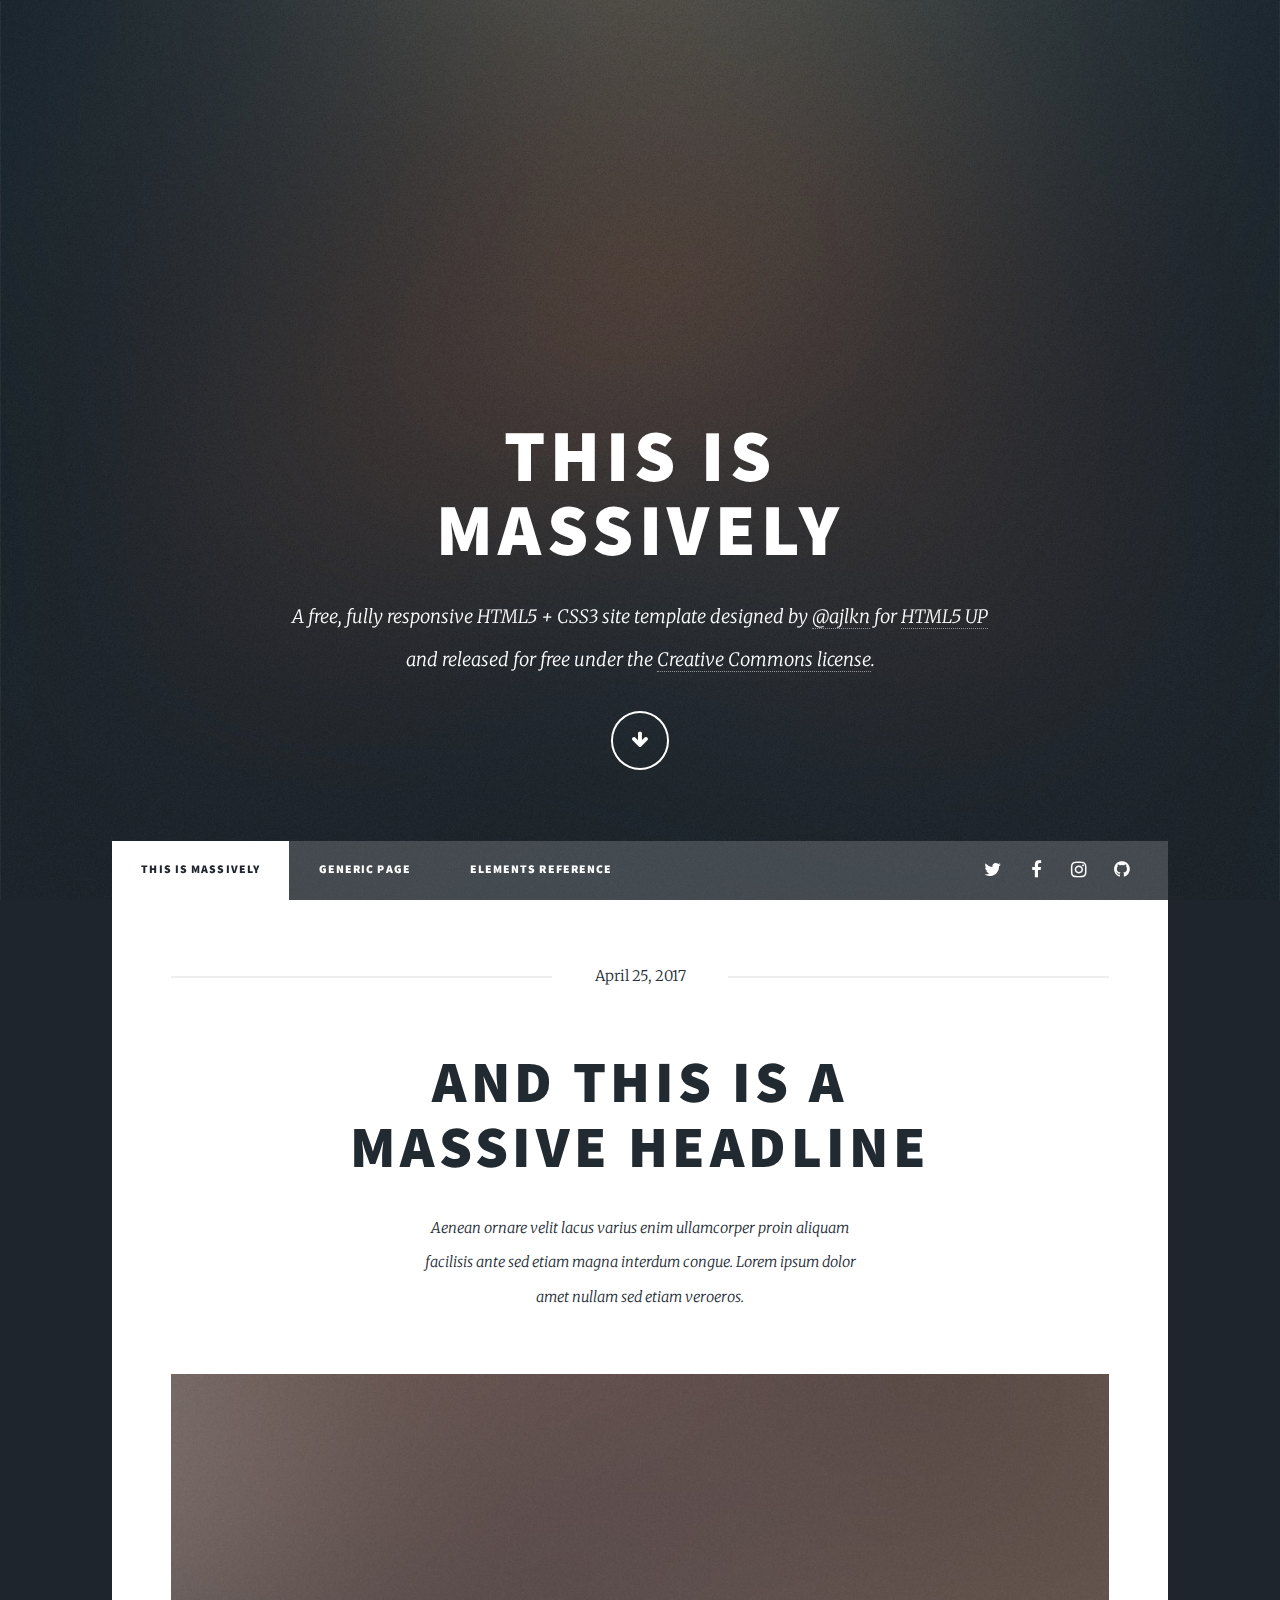
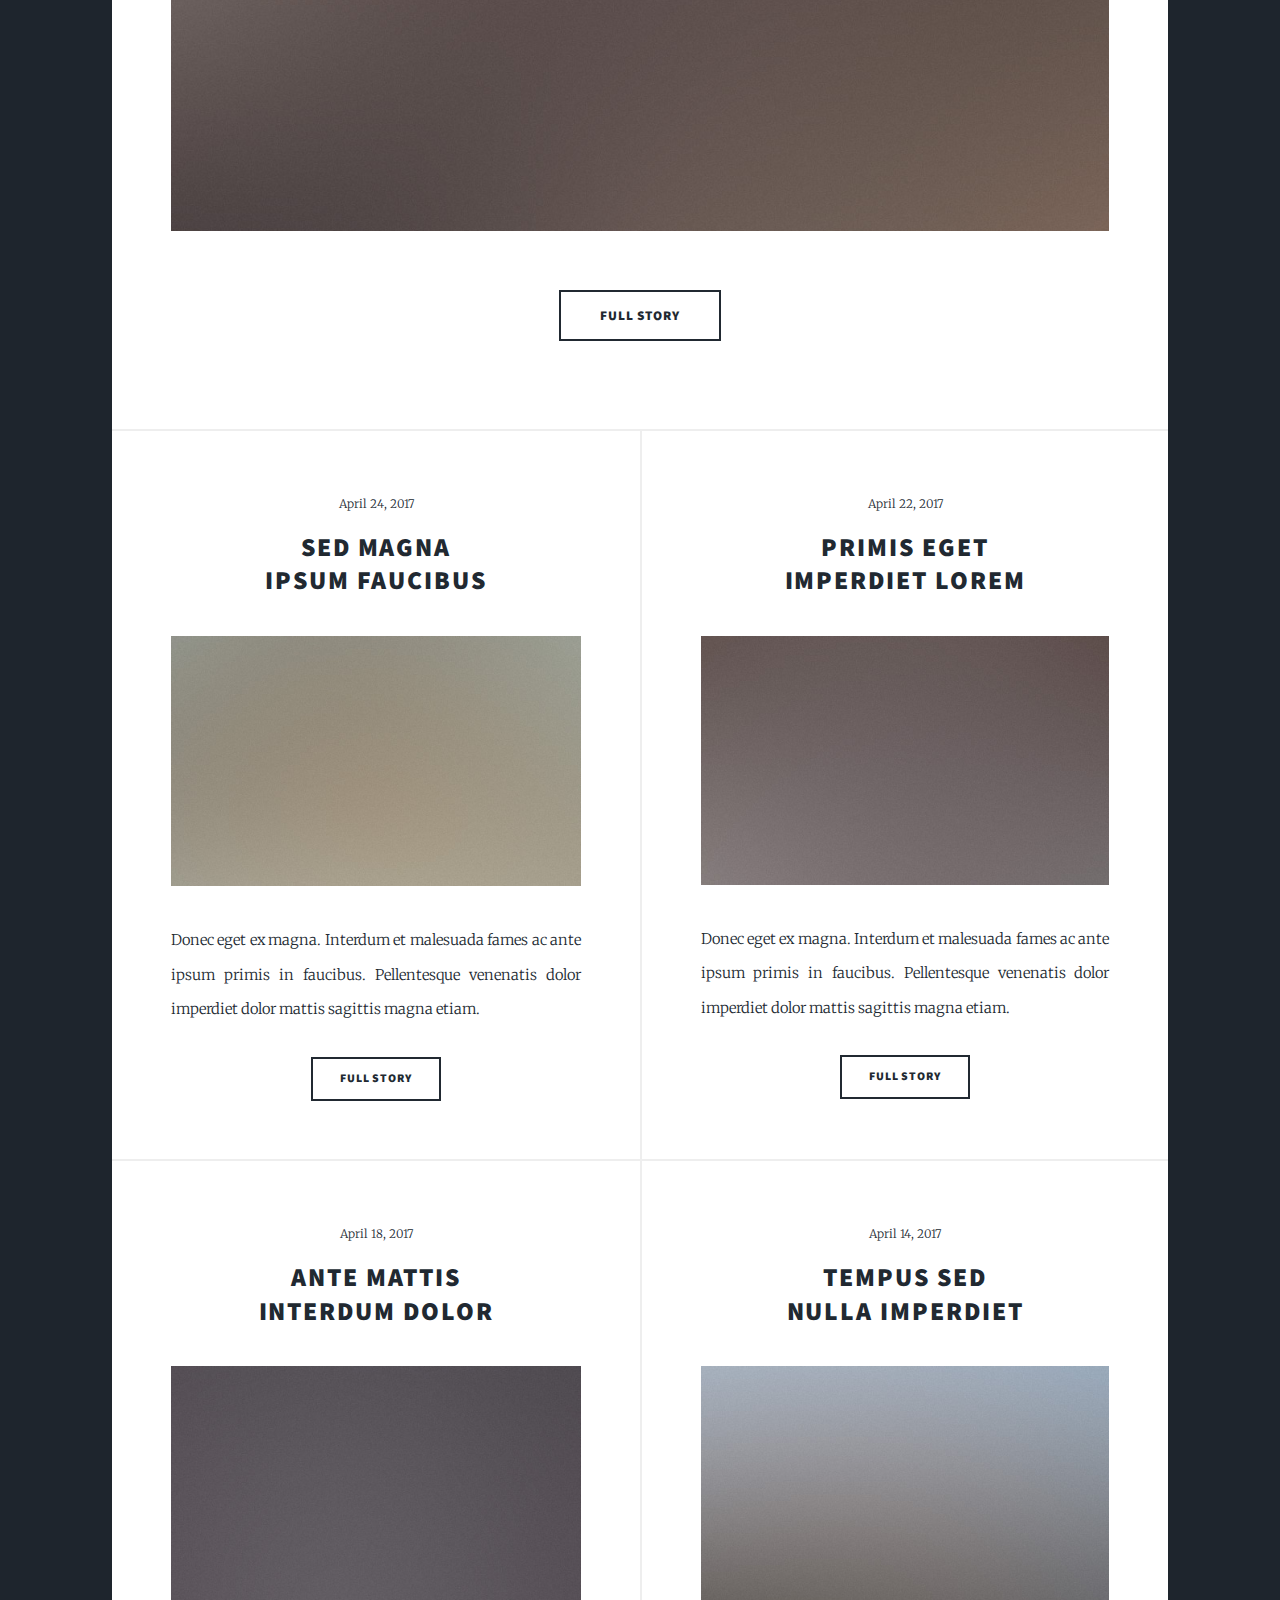
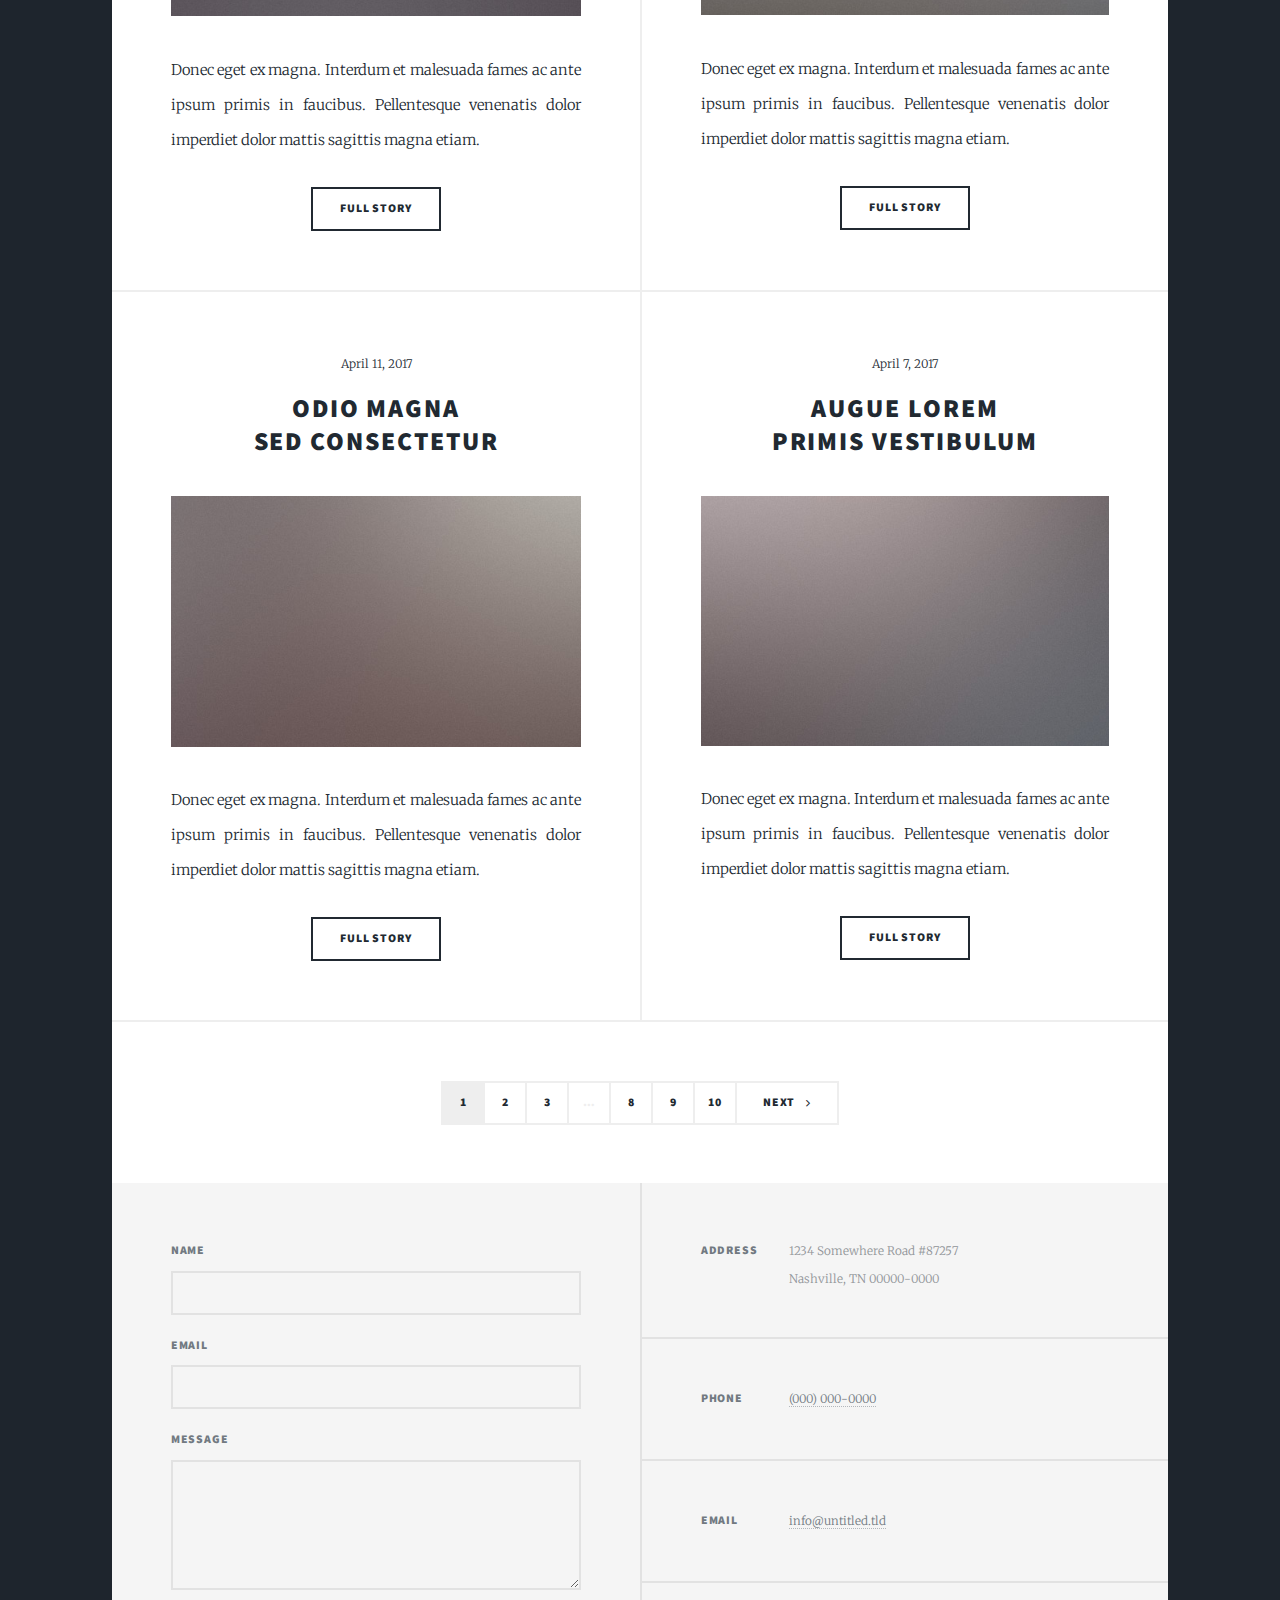
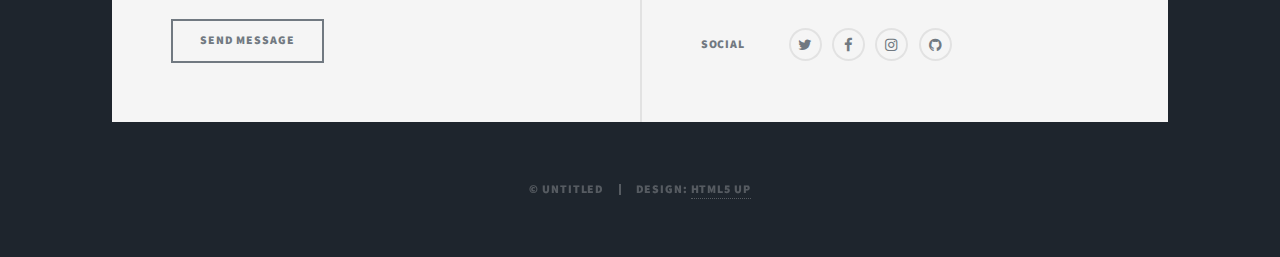
==== index.html @ 12ef37c5 "Added template from html5up.net, removed unnecessary files." ====
<!DOCTYPE HTML>
<!--
	Massively by HTML5 UP
	html5up.net | @ajlkn
	Free for personal and commercial use under the CCA 3.0 license (html5up.net/license)
-->
<html>
	<head>
		<title>Massively by HTML5 UP</title>
		<meta charset="utf-8" />
		<meta name="viewport" content="width=device-width, initial-scale=1, user-scalable=no" />
		<link rel="stylesheet" href="assets/css/main.css" />
		<noscript><link rel="stylesheet" href="assets/css/noscript.css" /></noscript>
	</head>
	<body class="is-preload">

		<!-- Wrapper -->
			<div id="wrapper" class="fade-in">

				<!-- Intro -->
					<div id="intro">
						<h1>This is<br />
						Massively</h1>
						<p>A free, fully responsive HTML5 + CSS3 site template designed by <a href="https://twitter.com/ajlkn">@ajlkn</a> for <a href="https://html5up.net">HTML5 UP</a><br />
						and released for free under the <a href="https://html5up.net/license">Creative Commons license</a>.</p>
						<ul class="actions">
							<li><a href="#header" class="button icon solo fa-arrow-down scrolly">Continue</a></li>
						</ul>
					</div>

				<!-- Header -->
					<header id="header">
						<a href="index.html" class="logo">Massively</a>
					</header>

				<!-- Nav -->
					<nav id="nav">
						<ul class="links">
							<li class="active"><a href="index.html">This is Massively</a></li>
							<li><a href="generic.html">Generic Page</a></li>
							<li><a href="elements.html">Elements Reference</a></li>
						</ul>
						<ul class="icons">
							<li><a href="#" class="icon fa-twitter"><span class="label">Twitter</span></a></li>
							<li><a href="#" class="icon fa-facebook"><span class="label">Facebook</span></a></li>
							<li><a href="#" class="icon fa-instagram"><span class="label">Instagram</span></a></li>
							<li><a href="#" class="icon fa-github"><span class="label">GitHub</span></a></li>
						</ul>
					</nav>

				<!-- Main -->
					<div id="main">

						<!-- Featured Post -->
							<article class="post featured">
								<header class="major">
									<span class="date">April 25, 2017</span>
									<h2><a href="#">And this is a<br />
									massive headline</a></h2>
									<p>Aenean ornare velit lacus varius enim ullamcorper proin aliquam<br />
									facilisis ante sed etiam magna interdum congue. Lorem ipsum dolor<br />
									amet nullam sed etiam veroeros.</p>
								</header>
								<a href="#" class="image main"><img src="images/pic01.jpg" alt="" /></a>
								<ul class="actions special">
									<li><a href="#" class="button large">Full Story</a></li>
								</ul>
							</article>

						<!-- Posts -->
							<section class="posts">
								<article>
									<header>
										<span class="date">April 24, 2017</span>
										<h2><a href="#">Sed magna<br />
										ipsum faucibus</a></h2>
									</header>
									<a href="#" class="image fit"><img src="images/pic02.jpg" alt="" /></a>
									<p>Donec eget ex magna. Interdum et malesuada fames ac ante ipsum primis in faucibus. Pellentesque venenatis dolor imperdiet dolor mattis sagittis magna etiam.</p>
									<ul class="actions special">
										<li><a href="#" class="button">Full Story</a></li>
									</ul>
								</article>
								<article>
									<header>
										<span class="date">April 22, 2017</span>
										<h2><a href="#">Primis eget<br />
										imperdiet lorem</a></h2>
									</header>
									<a href="#" class="image fit"><img src="images/pic03.jpg" alt="" /></a>
									<p>Donec eget ex magna. Interdum et malesuada fames ac ante ipsum primis in faucibus. Pellentesque venenatis dolor imperdiet dolor mattis sagittis magna etiam.</p>
									<ul class="actions special">
										<li><a href="#" class="button">Full Story</a></li>
									</ul>
								</article>
								<article>
									<header>
										<span class="date">April 18, 2017</span>
										<h2><a href="#">Ante mattis<br />
										interdum dolor</a></h2>
									</header>
									<a href="#" class="image fit"><img src="images/pic04.jpg" alt="" /></a>
									<p>Donec eget ex magna. Interdum et malesuada fames ac ante ipsum primis in faucibus. Pellentesque venenatis dolor imperdiet dolor mattis sagittis magna etiam.</p>
									<ul class="actions special">
										<li><a href="#" class="button">Full Story</a></li>
									</ul>
								</article>
								<article>
									<header>
										<span class="date">April 14, 2017</span>
										<h2><a href="#">Tempus sed<br />
										nulla imperdiet</a></h2>
									</header>
									<a href="#" class="image fit"><img src="images/pic05.jpg" alt="" /></a>
									<p>Donec eget ex magna. Interdum et malesuada fames ac ante ipsum primis in faucibus. Pellentesque venenatis dolor imperdiet dolor mattis sagittis magna etiam.</p>
									<ul class="actions special">
										<li><a href="#" class="button">Full Story</a></li>
									</ul>
								</article>
								<article>
									<header>
										<span class="date">April 11, 2017</span>
										<h2><a href="#">Odio magna<br />
										sed consectetur</a></h2>
									</header>
									<a href="#" class="image fit"><img src="images/pic06.jpg" alt="" /></a>
									<p>Donec eget ex magna. Interdum et malesuada fames ac ante ipsum primis in faucibus. Pellentesque venenatis dolor imperdiet dolor mattis sagittis magna etiam.</p>
									<ul class="actions special">
										<li><a href="#" class="button">Full Story</a></li>
									</ul>
								</article>
								<article>
									<header>
										<span class="date">April 7, 2017</span>
										<h2><a href="#">Augue lorem<br />
										primis vestibulum</a></h2>
									</header>
									<a href="#" class="image fit"><img src="images/pic07.jpg" alt="" /></a>
									<p>Donec eget ex magna. Interdum et malesuada fames ac ante ipsum primis in faucibus. Pellentesque venenatis dolor imperdiet dolor mattis sagittis magna etiam.</p>
									<ul class="actions special">
										<li><a href="#" class="button">Full Story</a></li>
									</ul>
								</article>
							</section>

						<!-- Footer -->
							<footer>
								<div class="pagination">
									<!--<a href="#" class="previous">Prev</a>-->
									<a href="#" class="page active">1</a>
									<a href="#" class="page">2</a>
									<a href="#" class="page">3</a>
									<span class="extra">&hellip;</span>
									<a href="#" class="page">8</a>
									<a href="#" class="page">9</a>
									<a href="#" class="page">10</a>
									<a href="#" class="next">Next</a>
								</div>
							</footer>

					</div>

				<!-- Footer -->
					<footer id="footer">
						<section>
							<form method="post" action="#">
								<div class="fields">
									<div class="field">
										<label for="name">Name</label>
										<input type="text" name="name" id="name" />
									</div>
									<div class="field">
										<label for="email">Email</label>
										<input type="text" name="email" id="email" />
									</div>
									<div class="field">
										<label for="message">Message</label>
										<textarea name="message" id="message" rows="3"></textarea>
									</div>
								</div>
								<ul class="actions">
									<li><input type="submit" value="Send Message" /></li>
								</ul>
							</form>
						</section>
						<section class="split contact">
							<section class="alt">
								<h3>Address</h3>
								<p>1234 Somewhere Road #87257<br />
								Nashville, TN 00000-0000</p>
							</section>
							<section>
								<h3>Phone</h3>
								<p><a href="#">(000) 000-0000</a></p>
							</section>
							<section>
								<h3>Email</h3>
								<p><a href="#">info@untitled.tld</a></p>
							</section>
							<section>
								<h3>Social</h3>
								<ul class="icons alt">
									<li><a href="#" class="icon alt fa-twitter"><span class="label">Twitter</span></a></li>
									<li><a href="#" class="icon alt fa-facebook"><span class="label">Facebook</span></a></li>
									<li><a href="#" class="icon alt fa-instagram"><span class="label">Instagram</span></a></li>
									<li><a href="#" class="icon alt fa-github"><span class="label">GitHub</span></a></li>
								</ul>
							</section>
						</section>
					</footer>

				<!-- Copyright -->
					<div id="copyright">
						<ul><li>&copy; Untitled</li><li>Design: <a href="https://html5up.net">HTML5 UP</a></li></ul>
					</div>

			</div>

		<!-- Scripts -->
			<script src="assets/js/jquery.min.js"></script>
			<script src="assets/js/jquery.scrollex.min.js"></script>
			<script src="assets/js/jquery.scrolly.min.js"></script>
			<script src="assets/js/browser.min.js"></script>
			<script src="assets/js/breakpoints.min.js"></script>
			<script src="assets/js/util.js"></script>
			<script src="assets/js/main.js"></script>

	</body>
</html>
---- assets/css/main.css ----
@import url(font-awesome.min.css);
@import url("https://fonts.googleapis.com/css?family=Merriweather:300,700,300italic,700italic|Source+Sans+Pro:900");

/*
	Massively by HTML5 UP
	html5up.net | @ajlkn
	Free for personal and commercial use under the CCA 3.0 license (html5up.net/license)
*/

html, body, div, span, applet, object,
iframe, h1, h2, h3, h4, h5, h6, p, blockquote,
pre, a, abbr, acronym, address, big, cite,
code, del, dfn, em, img, ins, kbd, q, s, samp,
small, strike, strong, sub, sup, tt, var, b,
u, i, center, dl, dt, dd, ol, ul, li, fieldset,
form, label, legend, table, caption, tbody,
tfoot, thead, tr, th, td, article, aside,
canvas, details, embed, figure, figcaption,
footer, header, hgroup, menu, nav, output, ruby,
section, summary, time, mark, audio, video {
	margin: 0;
	padding: 0;
	border: 0;
	font-size: 100%;
	font: inherit;
	vertical-align: baseline;}

article, aside, details, figcaption, figure,
footer, header, hgroup, menu, nav, section {
	display: block;}

body {
	line-height: 1;
}

ol, ul {
	list-style: none;
}

blockquote, q {
	quotes: none;
}

	blockquote:before, blockquote:after, q:before, q:after {
		content: '';
		content: none;
	}

table {
	border-collapse: collapse;
	border-spacing: 0;
}

body {
	-webkit-text-size-adjust: none;
}

mark {
	background-color: transparent;
	color: inherit;
}

input::-moz-focus-inner {
	border: 0;
	padding: 0;
}

input, select, textarea {
	-moz-appearance: none;
	-webkit-appearance: none;
	-ms-appearance: none;
	appearance: none;
}

/* Basic */

	@-ms-viewport {
		width: device-width;
	}

	body {
		-ms-overflow-style: scrollbar;
	}

	@media screen and (max-width: 480px) {

		html, body {
			min-width: 320px;
		}

	}

	html {
		box-sizing: border-box;
	}

	*, *:before, *:after {
		box-sizing: inherit;
	}

	body {
		background-color: #1e252d;
	}

		body.is-preload *, body.is-preload *:before, body.is-preload *:after {
			-moz-animation: none !important;
			-webkit-animation: none !important;
			-ms-animation: none !important;
			animation: none !important;
			-moz-transition: none !important;
			-webkit-transition: none !important;
			-ms-transition: none !important;
			transition: none !important;
		}

/* Type */

	html {
		font-size: 16pt;
	}

		@media screen and (max-width: 1680px) {

			html {
				font-size: 12pt;
			}

		}

		@media screen and (max-width: 1280px) {

			html {
				font-size: 11pt;
			}

		}

		@media screen and (max-width: 360px) {

			html {
				font-size: 10pt;
			}

		}

	body {
		color: #212931;
	}

	body, input, select, textarea {
		font-family: "Merriweather", Georgia, serif;
		font-weight: 300;
		font-size: 1rem;
		line-height: 2.375;
	}

	a {
		-moz-transition: color 0.2s ease-in-out, background-color 0.2s ease-in-out, border-color 0.2s ease-in-out, box-shadow 0.2s ease-in-out;
		-webkit-transition: color 0.2s ease-in-out, background-color 0.2s ease-in-out, border-color 0.2s ease-in-out, box-shadow 0.2s ease-in-out;
		-ms-transition: color 0.2s ease-in-out, background-color 0.2s ease-in-out, border-color 0.2s ease-in-out, box-shadow 0.2s ease-in-out;
		transition: color 0.2s ease-in-out, background-color 0.2s ease-in-out, border-color 0.2s ease-in-out, box-shadow 0.2s ease-in-out;
		border-bottom: dotted 1px;
		text-decoration: none;
	}

		a:hover {
			border-bottom-color: transparent;
		}

	strong, b {
		font-weight: 600;
	}

	em, i {
		font-style: italic;
	}

	p {
		text-align: justify;
		margin: 0 0 2rem 0;
	}

	h1, h2, h3, h4, h5, h6 {
		font-family: "Source Sans Pro", Helvetica, sans-serif;
		font-weight: 900;
		line-height: 1.5;
		letter-spacing: 0.075em;
		text-transform: uppercase;
		margin: 0 0 1rem 0;
	}

		h1 a, h2 a, h3 a, h4 a, h5 a, h6 a {
			border-bottom: 0;
			color: inherit;
			text-decoration: none;
		}

	h1 {
		font-size: 4rem;
		line-height: 1.1;
		margin: 0 0 2rem 0;
	}

	h2 {
		font-size: 1.75rem;
		line-height: 1.3;
		margin: 0 0 1.5rem 0;
	}

	h3 {
		font-size: 1.25rem;
		margin: 0 0 1.5rem 0;
	}

	h4 {
		font-size: 1rem;
	}

	h5 {
		font-size: 0.9rem;
	}

	h6 {
		font-size: 0.8rem;
	}

	sub {
		font-size: 0.8rem;
		position: relative;
		top: 0.5rem;
	}

	sup {
		font-size: 0.8rem;
		position: relative;
		top: -0.5rem;
	}

	blockquote {
		border-left: solid 4px;
		font-style: italic;
		margin: 0 0 2rem 0;
		padding: 0.5rem 0 0.5rem 2rem;
	}

	code {
		border: solid 2px;
		font-family: "Courier New", monospace;
		font-size: 0.9rem;
		margin: 0 0.25rem;
		padding: 0.25rem 0.65rem;
	}

	pre {
		-webkit-overflow-scrolling: touch;
		font-family: "Courier New", monospace;
		font-size: 0.9rem;
		margin: 0 0 2rem 0;
	}

		pre code {
			display: block;
			line-height: 1.75;
			padding: 1rem 1.5rem;
			overflow-x: auto;
		}

	hr {
		border: 0;
		border-bottom: solid 2px;
		margin: 3rem 0;
	}

		hr.major {
			margin: 5rem 0;
		}

	.align-left {
		text-align: left;
	}

	.align-center {
		text-align: center;
	}

	.align-right {
		text-align: right;
	}

	input, select, textarea {
		color: #212931;
	}

	a {
		color: #212931;
		border-bottom-color: rgba(33, 41, 49, 0.5);
	}

		a:hover {
			border-bottom-color: transparent;
			color: #18bfef !important;
		}

	strong, b {
		color: #212931;
	}

	h1, h2, h3, h4, h5, h6 {
		color: #212931;
	}

	blockquote {
		border-left-color: #eeeeee;
	}

	code {
		background: rgba(220, 220, 220, 0.25);
		border-color: #eeeeee;
	}

	hr {
		border-bottom-color: #eeeeee;
	}

/* Row */

	.row {
		display: flex;
		flex-wrap: wrap;
		box-sizing: border-box;
		align-items: stretch;
	}

		.row > * {
			box-sizing: border-box;
		}

		.row.gtr-uniform > * > :last-child {
			margin-bottom: 0;
		}

		.row.aln-left {
			justify-content: flex-start;
		}

		.row.aln-center {
			justify-content: center;
		}

		.row.aln-right {
			justify-content: flex-end;
		}

		.row.aln-top {
			align-items: flex-start;
		}

		.row.aln-middle {
			align-items: center;
		}

		.row.aln-bottom {
			align-items: flex-end;
		}

		.row > .imp {
			order: -1;
		}

		.row > .col-1 {
			width: 8.3333333333%;
		}

		.row > .off-1 {
			margin-left: 8.3333333333%;
		}

		.row > .col-2 {
			width: 16.6666666667%;
		}

		.row > .off-2 {
			margin-left: 16.6666666667%;
		}

		.row > .col-3 {
			width: 25%;
		}

		.row > .off-3 {
			margin-left: 25%;
		}

		.row > .col-4 {
			width: 33.3333333333%;
		}

		.row > .off-4 {
			margin-left: 33.3333333333%;
		}

		.row > .col-5 {
			width: 41.6666666667%;
		}

		.row > .off-5 {
			margin-left: 41.6666666667%;
		}

		.row > .col-6 {
			width: 50%;
		}

		.row > .off-6 {
			margin-left: 50%;
		}

		.row > .col-7 {
			width: 58.3333333333%;
		}

		.row > .off-7 {
			margin-left: 58.3333333333%;
		}

		.row > .col-8 {
			width: 66.6666666667%;
		}

		.row > .off-8 {
			margin-left: 66.6666666667%;
		}

		.row > .col-9 {
			width: 75%;
		}

		.row > .off-9 {
			margin-left: 75%;
		}

		.row > .col-10 {
			width: 83.3333333333%;
		}

		.row > .off-10 {
			margin-left: 83.3333333333%;
		}

		.row > .col-11 {
			width: 91.6666666667%;
		}

		.row > .off-11 {
			margin-left: 91.6666666667%;
		}

		.row > .col-12 {
			width: 100%;
		}

		.row > .off-12 {
			margin-left: 100%;
		}

		.row.gtr-0 {
			margin-top: 0;
			margin-left: 0rem;
		}

			.row.gtr-0 > * {
				padding: 0 0 0 0rem;
			}

			.row.gtr-0.gtr-uniform {
				margin-top: 0rem;
			}

				.row.gtr-0.gtr-uniform > * {
					padding-top: 0rem;
				}

		.row.gtr-25 {
			margin-top: 0;
			margin-left: -0.375rem;
		}

			.row.gtr-25 > * {
				padding: 0 0 0 0.375rem;
			}

			.row.gtr-25.gtr-uniform {
				margin-top: -0.375rem;
			}

				.row.gtr-25.gtr-uniform > * {
					padding-top: 0.375rem;
				}

		.row.gtr-50 {
			margin-top: 0;
			margin-left: -0.75rem;
		}

			.row.gtr-50 > * {
				padding: 0 0 0 0.75rem;
			}

			.row.gtr-50.gtr-uniform {
				margin-top: -0.75rem;
			}

				.row.gtr-50.gtr-uniform > * {
					padding-top: 0.75rem;
				}

		.row {
			margin-top: 0;
			margin-left: -1.5rem;
		}

			.row > * {
				padding: 0 0 0 1.5rem;
			}

			.row.gtr-uniform {
				margin-top: -1.5rem;
			}

				.row.gtr-uniform > * {
					padding-top: 1.5rem;
				}

		.row.gtr-150 {
			margin-top: 0;
			margin-left: -2.25rem;
		}

			.row.gtr-150 > * {
				padding: 0 0 0 2.25rem;
			}

			.row.gtr-150.gtr-uniform {
				margin-top: -2.25rem;
			}

				.row.gtr-150.gtr-uniform > * {
					padding-top: 2.25rem;
				}

		.row.gtr-200 {
			margin-top: 0;
			margin-left: -3rem;
		}

			.row.gtr-200 > * {
				padding: 0 0 0 3rem;
			}

			.row.gtr-200.gtr-uniform {
				margin-top: -3rem;
			}

				.row.gtr-200.gtr-uniform > * {
					padding-top: 3rem;
				}

		@media screen and (max-width: 1680px) {

			.row {
				display: flex;
				flex-wrap: wrap;
				box-sizing: border-box;
				align-items: stretch;
			}

				.row > * {
					box-sizing: border-box;
				}

				.row.gtr-uniform > * > :last-child {
					margin-bottom: 0;
				}

				.row.aln-left {
					justify-content: flex-start;
				}

				.row.aln-center {
					justify-content: center;
				}

				.row.aln-right {
					justify-content: flex-end;
				}

				.row.aln-top {
					align-items: flex-start;
				}

				.row.aln-middle {
					align-items: center;
				}

				.row.aln-bottom {
					align-items: flex-end;
				}

				.row > .imp-xlarge {
					order: -1;
				}

				.row > .col-1-xlarge {
					width: 8.3333333333%;
				}

				.row > .off-1-xlarge {
					margin-left: 8.3333333333%;
				}

				.row > .col-2-xlarge {
					width: 16.6666666667%;
				}

				.row > .off-2-xlarge {
					margin-left: 16.6666666667%;
				}

				.row > .col-3-xlarge {
					width: 25%;
				}

				.row > .off-3-xlarge {
					margin-left: 25%;
				}

				.row > .col-4-xlarge {
					width: 33.3333333333%;
				}

				.row > .off-4-xlarge {
					margin-left: 33.3333333333%;
				}

				.row > .col-5-xlarge {
					width: 41.6666666667%;
				}

				.row > .off-5-xlarge {
					margin-left: 41.6666666667%;
				}

				.row > .col-6-xlarge {
					width: 50%;
				}

				.row > .off-6-xlarge {
					margin-left: 50%;
				}

				.row > .col-7-xlarge {
					width: 58.3333333333%;
				}

				.row > .off-7-xlarge {
					margin-left: 58.3333333333%;
				}

				.row > .col-8-xlarge {
					width: 66.6666666667%;
				}

				.row > .off-8-xlarge {
					margin-left: 66.6666666667%;
				}

				.row > .col-9-xlarge {
					width: 75%;
				}

				.row > .off-9-xlarge {
					margin-left: 75%;
				}

				.row > .col-10-xlarge {
					width: 83.3333333333%;
				}

				.row > .off-10-xlarge {
					margin-left: 83.3333333333%;
				}

				.row > .col-11-xlarge {
					width: 91.6666666667%;
				}

				.row > .off-11-xlarge {
					margin-left: 91.6666666667%;
				}

				.row > .col-12-xlarge {
					width: 100%;
				}

				.row > .off-12-xlarge {
					margin-left: 100%;
				}

				.row.gtr-0 {
					margin-top: 0;
					margin-left: 0rem;
				}

					.row.gtr-0 > * {
						padding: 0 0 0 0rem;
					}

					.row.gtr-0.gtr-uniform {
						margin-top: 0rem;
					}

						.row.gtr-0.gtr-uniform > * {
							padding-top: 0rem;
						}

				.row.gtr-25 {
					margin-top: 0;
					margin-left: -0.375rem;
				}

					.row.gtr-25 > * {
						padding: 0 0 0 0.375rem;
					}

					.row.gtr-25.gtr-uniform {
						margin-top: -0.375rem;
					}

						.row.gtr-25.gtr-uniform > * {
							padding-top: 0.375rem;
						}

				.row.gtr-50 {
					margin-top: 0;
					margin-left: -0.75rem;
				}

					.row.gtr-50 > * {
						padding: 0 0 0 0.75rem;
					}

					.row.gtr-50.gtr-uniform {
						margin-top: -0.75rem;
					}

						.row.gtr-50.gtr-uniform > * {
							padding-top: 0.75rem;
						}

				.row {
					margin-top: 0;
					margin-left: -1.5rem;
				}

					.row > * {
						padding: 0 0 0 1.5rem;
					}

					.row.gtr-uniform {
						margin-top: -1.5rem;
					}

						.row.gtr-uniform > * {
							padding-top: 1.5rem;
						}

				.row.gtr-150 {
					margin-top: 0;
					margin-left: -2.25rem;
				}

					.row.gtr-150 > * {
						padding: 0 0 0 2.25rem;
					}

					.row.gtr-150.gtr-uniform {
						margin-top: -2.25rem;
					}

						.row.gtr-150.gtr-uniform > * {
							padding-top: 2.25rem;
						}

				.row.gtr-200 {
					margin-top: 0;
					margin-left: -3rem;
				}

					.row.gtr-200 > * {
						padding: 0 0 0 3rem;
					}

					.row.gtr-200.gtr-uniform {
						margin-top: -3rem;
					}

						.row.gtr-200.gtr-uniform > * {
							padding-top: 3rem;
						}

		}

		@media screen and (max-width: 1280px) {

			.row {
				display: flex;
				flex-wrap: wrap;
				box-sizing: border-box;
				align-items: stretch;
			}

				.row > * {
					box-sizing: border-box;
				}

				.row.gtr-uniform > * > :last-child {
					margin-bottom: 0;
				}

				.row.aln-left {
					justify-content: flex-start;
				}

				.row.aln-center {
					justify-content: center;
				}

				.row.aln-right {
					justify-content: flex-end;
				}

				.row.aln-top {
					align-items: flex-start;
				}

				.row.aln-middle {
					align-items: center;
				}

				.row.aln-bottom {
					align-items: flex-end;
				}

				.row > .imp-large {
					order: -1;
				}

				.row > .col-1-large {
					width: 8.3333333333%;
				}

				.row > .off-1-large {
					margin-left: 8.3333333333%;
				}

				.row > .col-2-large {
					width: 16.6666666667%;
				}

				.row > .off-2-large {
					margin-left: 16.6666666667%;
				}

				.row > .col-3-large {
					width: 25%;
				}

				.row > .off-3-large {
					margin-left: 25%;
				}

				.row > .col-4-large {
					width: 33.3333333333%;
				}

				.row > .off-4-large {
					margin-left: 33.3333333333%;
				}

				.row > .col-5-large {
					width: 41.6666666667%;
				}

				.row > .off-5-large {
					margin-left: 41.6666666667%;
				}

				.row > .col-6-large {
					width: 50%;
				}

				.row > .off-6-large {
					margin-left: 50%;
				}

				.row > .col-7-large {
					width: 58.3333333333%;
				}

				.row > .off-7-large {
					margin-left: 58.3333333333%;
				}

				.row > .col-8-large {
					width: 66.6666666667%;
				}

				.row > .off-8-large {
					margin-left: 66.6666666667%;
				}

				.row > .col-9-large {
					width: 75%;
				}

				.row > .off-9-large {
					margin-left: 75%;
				}

				.row > .col-10-large {
					width: 83.3333333333%;
				}

				.row > .off-10-large {
					margin-left: 83.3333333333%;
				}

				.row > .col-11-large {
					width: 91.6666666667%;
				}

				.row > .off-11-large {
					margin-left: 91.6666666667%;
				}

				.row > .col-12-large {
					width: 100%;
				}

				.row > .off-12-large {
					margin-left: 100%;
				}

				.row.gtr-0 {
					margin-top: 0;
					margin-left: 0rem;
				}

					.row.gtr-0 > * {
						padding: 0 0 0 0rem;
					}

					.row.gtr-0.gtr-uniform {
						margin-top: 0rem;
					}

						.row.gtr-0.gtr-uniform > * {
							padding-top: 0rem;
						}

				.row.gtr-25 {
					margin-top: 0;
					margin-left: -0.375rem;
				}

					.row.gtr-25 > * {
						padding: 0 0 0 0.375rem;
					}

					.row.gtr-25.gtr-uniform {
						margin-top: -0.375rem;
					}

						.row.gtr-25.gtr-uniform > * {
							padding-top: 0.375rem;
						}

				.row.gtr-50 {
					margin-top: 0;
					margin-left: -0.75rem;
				}

					.row.gtr-50 > * {
						padding: 0 0 0 0.75rem;
					}

					.row.gtr-50.gtr-uniform {
						margin-top: -0.75rem;
					}

						.row.gtr-50.gtr-uniform > * {
							padding-top: 0.75rem;
						}

				.row {
					margin-top: 0;
					margin-left: -1.5rem;
				}

					.row > * {
						padding: 0 0 0 1.5rem;
					}

					.row.gtr-uniform {
						margin-top: -1.5rem;
					}

						.row.gtr-uniform > * {
							padding-top: 1.5rem;
						}

				.row.gtr-150 {
					margin-top: 0;
					margin-left: -2.25rem;
				}

					.row.gtr-150 > * {
						padding: 0 0 0 2.25rem;
					}

					.row.gtr-150.gtr-uniform {
						margin-top: -2.25rem;
					}

						.row.gtr-150.gtr-uniform > * {
							padding-top: 2.25rem;
						}

				.row.gtr-200 {
					margin-top: 0;
					margin-left: -3rem;
				}

					.row.gtr-200 > * {
						padding: 0 0 0 3rem;
					}

					.row.gtr-200.gtr-uniform {
						margin-top: -3rem;
					}

						.row.gtr-200.gtr-uniform > * {
							padding-top: 3rem;
						}

		}

		@media screen and (max-width: 980px) {

			.row {
				display: flex;
				flex-wrap: wrap;
				box-sizing: border-box;
				align-items: stretch;
			}

				.row > * {
					box-sizing: border-box;
				}

				.row.gtr-uniform > * > :last-child {
					margin-bottom: 0;
				}

				.row.aln-left {
					justify-content: flex-start;
				}

				.row.aln-center {
					justify-content: center;
				}

				.row.aln-right {
					justify-content: flex-end;
				}

				.row.aln-top {
					align-items: flex-start;
				}

				.row.aln-middle {
					align-items: center;
				}

				.row.aln-bottom {
					align-items: flex-end;
				}

				.row > .imp-medium {
					order: -1;
				}

				.row > .col-1-medium {
					width: 8.3333333333%;
				}

				.row > .off-1-medium {
					margin-left: 8.3333333333%;
				}

				.row > .col-2-medium {
					width: 16.6666666667%;
				}

				.row > .off-2-medium {
					margin-left: 16.6666666667%;
				}

				.row > .col-3-medium {
					width: 25%;
				}

				.row > .off-3-medium {
					margin-left: 25%;
				}

				.row > .col-4-medium {
					width: 33.3333333333%;
				}

				.row > .off-4-medium {
					margin-left: 33.3333333333%;
				}

				.row > .col-5-medium {
					width: 41.6666666667%;
				}

				.row > .off-5-medium {
					margin-left: 41.6666666667%;
				}

				.row > .col-6-medium {
					width: 50%;
				}

				.row > .off-6-medium {
					margin-left: 50%;
				}

				.row > .col-7-medium {
					width: 58.3333333333%;
				}

				.row > .off-7-medium {
					margin-left: 58.3333333333%;
				}

				.row > .col-8-medium {
					width: 66.6666666667%;
				}

				.row > .off-8-medium {
					margin-left: 66.6666666667%;
				}

				.row > .col-9-medium {
					width: 75%;
				}

				.row > .off-9-medium {
					margin-left: 75%;
				}

				.row > .col-10-medium {
					width: 83.3333333333%;
				}

				.row > .off-10-medium {
					margin-left: 83.3333333333%;
				}

				.row > .col-11-medium {
					width: 91.6666666667%;
				}

				.row > .off-11-medium {
					margin-left: 91.6666666667%;
				}

				.row > .col-12-medium {
					width: 100%;
				}

				.row > .off-12-medium {
					margin-left: 100%;
				}

				.row.gtr-0 {
					margin-top: 0;
					margin-left: 0rem;
				}

					.row.gtr-0 > * {
						padding: 0 0 0 0rem;
					}

					.row.gtr-0.gtr-uniform {
						margin-top: 0rem;
					}

						.row.gtr-0.gtr-uniform > * {
							padding-top: 0rem;
						}

				.row.gtr-25 {
					margin-top: 0;
					margin-left: -0.375rem;
				}

					.row.gtr-25 > * {
						padding: 0 0 0 0.375rem;
					}

					.row.gtr-25.gtr-uniform {
						margin-top: -0.375rem;
					}

						.row.gtr-25.gtr-uniform > * {
							padding-top: 0.375rem;
						}

				.row.gtr-50 {
					margin-top: 0;
					margin-left: -0.75rem;
				}

					.row.gtr-50 > * {
						padding: 0 0 0 0.75rem;
					}

					.row.gtr-50.gtr-uniform {
						margin-top: -0.75rem;
					}

						.row.gtr-50.gtr-uniform > * {
							padding-top: 0.75rem;
						}

				.row {
					margin-top: 0;
					margin-left: -1.5rem;
				}

					.row > * {
						padding: 0 0 0 1.5rem;
					}

					.row.gtr-uniform {
						margin-top: -1.5rem;
					}

						.row.gtr-uniform > * {
							padding-top: 1.5rem;
						}

				.row.gtr-150 {
					margin-top: 0;
					margin-left: -2.25rem;
				}

					.row.gtr-150 > * {
						padding: 0 0 0 2.25rem;
					}

					.row.gtr-150.gtr-uniform {
						margin-top: -2.25rem;
					}

						.row.gtr-150.gtr-uniform > * {
							padding-top: 2.25rem;
						}

				.row.gtr-200 {
					margin-top: 0;
					margin-left: -3rem;
				}

					.row.gtr-200 > * {
						padding: 0 0 0 3rem;
					}

					.row.gtr-200.gtr-uniform {
						margin-top: -3rem;
					}

						.row.gtr-200.gtr-uniform > * {
							padding-top: 3rem;
						}

		}

		@media screen and (max-width: 736px) {

			.row {
				display: flex;
				flex-wrap: wrap;
				box-sizing: border-box;
				align-items: stretch;
			}

				.row > * {
					box-sizing: border-box;
				}

				.row.gtr-uniform > * > :last-child {
					margin-bottom: 0;
				}

				.row.aln-left {
					justify-content: flex-start;
				}

				.row.aln-center {
					justify-content: center;
				}

				.row.aln-right {
					justify-content: flex-end;
				}

				.row.aln-top {
					align-items: flex-start;
				}

				.row.aln-middle {
					align-items: center;
				}

				.row.aln-bottom {
					align-items: flex-end;
				}

				.row > .imp-small {
					order: -1;
				}

				.row > .col-1-small {
					width: 8.3333333333%;
				}

				.row > .off-1-small {
					margin-left: 8.3333333333%;
				}

				.row > .col-2-small {
					width: 16.6666666667%;
				}

				.row > .off-2-small {
					margin-left: 16.6666666667%;
				}

				.row > .col-3-small {
					width: 25%;
				}

				.row > .off-3-small {
					margin-left: 25%;
				}

				.row > .col-4-small {
					width: 33.3333333333%;
				}

				.row > .off-4-small {
					margin-left: 33.3333333333%;
				}

				.row > .col-5-small {
					width: 41.6666666667%;
				}

				.row > .off-5-small {
					margin-left: 41.6666666667%;
				}

				.row > .col-6-small {
					width: 50%;
				}

				.row > .off-6-small {
					margin-left: 50%;
				}

				.row > .col-7-small {
					width: 58.3333333333%;
				}

				.row > .off-7-small {
					margin-left: 58.3333333333%;
				}

				.row > .col-8-small {
					width: 66.6666666667%;
				}

				.row > .off-8-small {
					margin-left: 66.6666666667%;
				}

				.row > .col-9-small {
					width: 75%;
				}

				.row > .off-9-small {
					margin-left: 75%;
				}

				.row > .col-10-small {
					width: 83.3333333333%;
				}

				.row > .off-10-small {
					margin-left: 83.3333333333%;
				}

				.row > .col-11-small {
					width: 91.6666666667%;
				}

				.row > .off-11-small {
					margin-left: 91.6666666667%;
				}

				.row > .col-12-small {
					width: 100%;
				}

				.row > .off-12-small {
					margin-left: 100%;
				}

				.row.gtr-0 {
					margin-top: 0;
					margin-left: 0rem;
				}

					.row.gtr-0 > * {
						padding: 0 0 0 0rem;
					}

					.row.gtr-0.gtr-uniform {
						margin-top: 0rem;
					}

						.row.gtr-0.gtr-uniform > * {
							padding-top: 0rem;
						}

				.row.gtr-25 {
					margin-top: 0;
					margin-left: -0.375rem;
				}

					.row.gtr-25 > * {
						padding: 0 0 0 0.375rem;
					}

					.row.gtr-25.gtr-uniform {
						margin-top: -0.375rem;
					}

						.row.gtr-25.gtr-uniform > * {
							padding-top: 0.375rem;
						}

				.row.gtr-50 {
					margin-top: 0;
					margin-left: -0.75rem;
				}

					.row.gtr-50 > * {
						padding: 0 0 0 0.75rem;
					}

					.row.gtr-50.gtr-uniform {
						margin-top: -0.75rem;
					}

						.row.gtr-50.gtr-uniform > * {
							padding-top: 0.75rem;
						}

				.row {
					margin-top: 0;
					margin-left: -1.5rem;
				}

					.row > * {
						padding: 0 0 0 1.5rem;
					}

					.row.gtr-uniform {
						margin-top: -1.5rem;
					}

						.row.gtr-uniform > * {
							padding-top: 1.5rem;
						}

				.row.gtr-150 {
					margin-top: 0;
					margin-left: -2.25rem;
				}

					.row.gtr-150 > * {
						padding: 0 0 0 2.25rem;
					}

					.row.gtr-150.gtr-uniform {
						margin-top: -2.25rem;
					}

						.row.gtr-150.gtr-uniform > * {
							padding-top: 2.25rem;
						}

				.row.gtr-200 {
					margin-top: 0;
					margin-left: -3rem;
				}

					.row.gtr-200 > * {
						padding: 0 0 0 3rem;
					}

					.row.gtr-200.gtr-uniform {
						margin-top: -3rem;
					}

						.row.gtr-200.gtr-uniform > * {
							padding-top: 3rem;
						}

		}

		@media screen and (max-width: 480px) {

			.row {
				display: flex;
				flex-wrap: wrap;
				box-sizing: border-box;
				align-items: stretch;
			}

				.row > * {
					box-sizing: border-box;
				}

				.row.gtr-uniform > * > :last-child {
					margin-bottom: 0;
				}

				.row.aln-left {
					justify-content: flex-start;
				}

				.row.aln-center {
					justify-content: center;
				}

				.row.aln-right {
					justify-content: flex-end;
				}

				.row.aln-top {
					align-items: flex-start;
				}

				.row.aln-middle {
					align-items: center;
				}

				.row.aln-bottom {
					align-items: flex-end;
				}

				.row > .imp-xsmall {
					order: -1;
				}

				.row > .col-1-xsmall {
					width: 8.3333333333%;
				}

				.row > .off-1-xsmall {
					margin-left: 8.3333333333%;
				}

				.row > .col-2-xsmall {
					width: 16.6666666667%;
				}

				.row > .off-2-xsmall {
					margin-left: 16.6666666667%;
				}

				.row > .col-3-xsmall {
					width: 25%;
				}

				.row > .off-3-xsmall {
					margin-left: 25%;
				}

				.row > .col-4-xsmall {
					width: 33.3333333333%;
				}

				.row > .off-4-xsmall {
					margin-left: 33.3333333333%;
				}

				.row > .col-5-xsmall {
					width: 41.6666666667%;
				}

				.row > .off-5-xsmall {
					margin-left: 41.6666666667%;
				}

				.row > .col-6-xsmall {
					width: 50%;
				}

				.row > .off-6-xsmall {
					margin-left: 50%;
				}

				.row > .col-7-xsmall {
					width: 58.3333333333%;
				}

				.row > .off-7-xsmall {
					margin-left: 58.3333333333%;
				}

				.row > .col-8-xsmall {
					width: 66.6666666667%;
				}

				.row > .off-8-xsmall {
					margin-left: 66.6666666667%;
				}

				.row > .col-9-xsmall {
					width: 75%;
				}

				.row > .off-9-xsmall {
					margin-left: 75%;
				}

				.row > .col-10-xsmall {
					width: 83.3333333333%;
				}

				.row > .off-10-xsmall {
					margin-left: 83.3333333333%;
				}

				.row > .col-11-xsmall {
					width: 91.6666666667%;
				}

				.row > .off-11-xsmall {
					margin-left: 91.6666666667%;
				}

				.row > .col-12-xsmall {
					width: 100%;
				}

				.row > .off-12-xsmall {
					margin-left: 100%;
				}

				.row.gtr-0 {
					margin-top: 0;
					margin-left: 0rem;
				}

					.row.gtr-0 > * {
						padding: 0 0 0 0rem;
					}

					.row.gtr-0.gtr-uniform {
						margin-top: 0rem;
					}

						.row.gtr-0.gtr-uniform > * {
							padding-top: 0rem;
						}

				.row.gtr-25 {
					margin-top: 0;
					margin-left: -0.375rem;
				}

					.row.gtr-25 > * {
						padding: 0 0 0 0.375rem;
					}

					.row.gtr-25.gtr-uniform {
						margin-top: -0.375rem;
					}

						.row.gtr-25.gtr-uniform > * {
							padding-top: 0.375rem;
						}

				.row.gtr-50 {
					margin-top: 0;
					margin-left: -0.75rem;
				}

					.row.gtr-50 > * {
						padding: 0 0 0 0.75rem;
					}

					.row.gtr-50.gtr-uniform {
						margin-top: -0.75rem;
					}

						.row.gtr-50.gtr-uniform > * {
							padding-top: 0.75rem;
						}

				.row {
					margin-top: 0;
					margin-left: -1.5rem;
				}

					.row > * {
						padding: 0 0 0 1.5rem;
					}

					.row.gtr-uniform {
						margin-top: -1.5rem;
					}

						.row.gtr-uniform > * {
							padding-top: 1.5rem;
						}

				.row.gtr-150 {
					margin-top: 0;
					margin-left: -2.25rem;
				}

					.row.gtr-150 > * {
						padding: 0 0 0 2.25rem;
					}

					.row.gtr-150.gtr-uniform {
						margin-top: -2.25rem;
					}

						.row.gtr-150.gtr-uniform > * {
							padding-top: 2.25rem;
						}

				.row.gtr-200 {
					margin-top: 0;
					margin-left: -3rem;
				}

					.row.gtr-200 > * {
						padding: 0 0 0 3rem;
					}

					.row.gtr-200.gtr-uniform {
						margin-top: -3rem;
					}

						.row.gtr-200.gtr-uniform > * {
							padding-top: 3rem;
						}

		}

		@media screen and (max-width: 360px) {

			.row {
				display: flex;
				flex-wrap: wrap;
				box-sizing: border-box;
				align-items: stretch;
			}

				.row > * {
					box-sizing: border-box;
				}

				.row.gtr-uniform > * > :last-child {
					margin-bottom: 0;
				}

				.row.aln-left {
					justify-content: flex-start;
				}

				.row.aln-center {
					justify-content: center;
				}

				.row.aln-right {
					justify-content: flex-end;
				}

				.row.aln-top {
					align-items: flex-start;
				}

				.row.aln-middle {
					align-items: center;
				}

				.row.aln-bottom {
					align-items: flex-end;
				}

				.row > .imp-xxsmall {
					order: -1;
				}

				.row > .col-1-xxsmall {
					width: 8.3333333333%;
				}

				.row > .off-1-xxsmall {
					margin-left: 8.3333333333%;
				}

				.row > .col-2-xxsmall {
					width: 16.6666666667%;
				}

				.row > .off-2-xxsmall {
					margin-left: 16.6666666667%;
				}

				.row > .col-3-xxsmall {
					width: 25%;
				}

				.row > .off-3-xxsmall {
					margin-left: 25%;
				}

				.row > .col-4-xxsmall {
					width: 33.3333333333%;
				}

				.row > .off-4-xxsmall {
					margin-left: 33.3333333333%;
				}

				.row > .col-5-xxsmall {
					width: 41.6666666667%;
				}

				.row > .off-5-xxsmall {
					margin-left: 41.6666666667%;
				}

				.row > .col-6-xxsmall {
					width: 50%;
				}

				.row > .off-6-xxsmall {
					margin-left: 50%;
				}

				.row > .col-7-xxsmall {
					width: 58.3333333333%;
				}

				.row > .off-7-xxsmall {
					margin-left: 58.3333333333%;
				}

				.row > .col-8-xxsmall {
					width: 66.6666666667%;
				}

				.row > .off-8-xxsmall {
					margin-left: 66.6666666667%;
				}

				.row > .col-9-xxsmall {
					width: 75%;
				}

				.row > .off-9-xxsmall {
					margin-left: 75%;
				}

				.row > .col-10-xxsmall {
					width: 83.3333333333%;
				}

				.row > .off-10-xxsmall {
					margin-left: 83.3333333333%;
				}

				.row > .col-11-xxsmall {
					width: 91.6666666667%;
				}

				.row > .off-11-xxsmall {
					margin-left: 91.6666666667%;
				}

				.row > .col-12-xxsmall {
					width: 100%;
				}

				.row > .off-12-xxsmall {
					margin-left: 100%;
				}

				.row.gtr-0 {
					margin-top: 0;
					margin-left: 0rem;
				}

					.row.gtr-0 > * {
						padding: 0 0 0 0rem;
					}

					.row.gtr-0.gtr-uniform {
						margin-top: 0rem;
					}

						.row.gtr-0.gtr-uniform > * {
							padding-top: 0rem;
						}

				.row.gtr-25 {
					margin-top: 0;
					margin-left: -0.375rem;
				}

					.row.gtr-25 > * {
						padding: 0 0 0 0.375rem;
					}

					.row.gtr-25.gtr-uniform {
						margin-top: -0.375rem;
					}

						.row.gtr-25.gtr-uniform > * {
							padding-top: 0.375rem;
						}

				.row.gtr-50 {
					margin-top: 0;
					margin-left: -0.75rem;
				}

					.row.gtr-50 > * {
						padding: 0 0 0 0.75rem;
					}

					.row.gtr-50.gtr-uniform {
						margin-top: -0.75rem;
					}

						.row.gtr-50.gtr-uniform > * {
							padding-top: 0.75rem;
						}

				.row {
					margin-top: 0;
					margin-left: -1.5rem;
				}

					.row > * {
						padding: 0 0 0 1.5rem;
					}

					.row.gtr-uniform {
						margin-top: -1.5rem;
					}

						.row.gtr-uniform > * {
							padding-top: 1.5rem;
						}

				.row.gtr-150 {
					margin-top: 0;
					margin-left: -2.25rem;
				}

					.row.gtr-150 > * {
						padding: 0 0 0 2.25rem;
					}

					.row.gtr-150.gtr-uniform {
						margin-top: -2.25rem;
					}

						.row.gtr-150.gtr-uniform > * {
							padding-top: 2.25rem;
						}

				.row.gtr-200 {
					margin-top: 0;
					margin-left: -3rem;
				}

					.row.gtr-200 > * {
						padding: 0 0 0 3rem;
					}

					.row.gtr-200.gtr-uniform {
						margin-top: -3rem;
					}

						.row.gtr-200.gtr-uniform > * {
							padding-top: 3rem;
						}

		}

/* Box */

	.box {
		border: solid 2px;
		margin-bottom: 2rem;
		padding: 1.5rem;
	}

		.box > :last-child,
		.box > :last-child > :last-child,
		.box > :last-child > :last-child > :last-child {
			margin-bottom: 0;
		}

		.box.alt {
			border: 0;
			border-radius: 0;
			padding: 0;
		}

	.box {
		border-color: #eeeeee;
	}

/* Button */

	input[type="submit"],
	input[type="reset"],
	input[type="button"],
	button,
	.button {
		-moz-appearance: none;
		-webkit-appearance: none;
		-ms-appearance: none;
		appearance: none;
		-moz-transition: background-color 0.2s ease-in-out, box-shadow 0.2s ease-in-out, color 0.2s ease-in-out;
		-webkit-transition: background-color 0.2s ease-in-out, box-shadow 0.2s ease-in-out, color 0.2s ease-in-out;
		-ms-transition: background-color 0.2s ease-in-out, box-shadow 0.2s ease-in-out, color 0.2s ease-in-out;
		transition: background-color 0.2s ease-in-out, box-shadow 0.2s ease-in-out, color 0.2s ease-in-out;
		border: 0;
		border-radius: 0;
		cursor: pointer;
		display: inline-block;
		font-family: "Source Sans Pro", Helvetica, sans-serif;
		font-size: 0.8rem;
		font-weight: 900;
		letter-spacing: 0.075em;
		height: 3rem;
		line-height: 3rem;
		padding: 0 2rem;
		text-align: center;
		text-decoration: none;
		text-transform: uppercase;
		white-space: nowrap;
	}

		input[type="submit"].icon:before,
		input[type="reset"].icon:before,
		input[type="button"].icon:before,
		button.icon:before,
		.button.icon:before {
			margin-right: 0.5rem;
		}

		input[type="submit"].icon.solo,
		input[type="reset"].icon.solo,
		input[type="button"].icon.solo,
		button.icon.solo,
		.button.icon.solo {
			position: relative;
			width: 4rem;
			height: 4rem;
			line-height: 4rem;
			border-radius: 4rem;
			text-indent: 4rem;
			overflow: hidden;
			padding: 0;
			white-space: nowrap;
		}

			input[type="submit"].icon.solo:before,
			input[type="reset"].icon.solo:before,
			input[type="button"].icon.solo:before,
			button.icon.solo:before,
			.button.icon.solo:before {
				position: absolute;
				display: block;
				top: 0;
				left: 0;
				width: inherit;
				height: inherit;
				line-height: inherit;
				font-size: 1.25rem;
				margin-right: 0;
				text-align: center;
				text-indent: 0;
			}

		input[type="submit"].fit,
		input[type="reset"].fit,
		input[type="button"].fit,
		button.fit,
		.button.fit {
			width: 100%;
		}

		input[type="submit"].small,
		input[type="reset"].small,
		input[type="button"].small,
		button.small,
		.button.small {
			font-size: 0.7rem;
			height: 2.5rem;
			line-height: 2.5rem;
			padding: 0 1.5rem;
		}

		input[type="submit"].large,
		input[type="reset"].large,
		input[type="button"].large,
		button.large,
		.button.large {
			font-size: 0.9rem;
			height: 3.5rem;
			line-height: 3.5rem;
			padding: 0 2.75rem;
		}

		@media screen and (max-width: 980px) {

			input[type="submit"],
			input[type="reset"],
			input[type="button"],
			button,
			.button {
				font-size: 0.9rem;
				height: 3.25rem;
				line-height: 3.25rem;
			}

				input[type="submit"].large,
				input[type="reset"].large,
				input[type="button"].large,
				button.large,
				.button.large {
					font-size: 1rem;
					height: 3.75rem;
					line-height: 3.75rem;
				}

		}

		input[type="submit"].disabled, input[type="submit"]:disabled,
		input[type="reset"].disabled,
		input[type="reset"]:disabled,
		input[type="button"].disabled,
		input[type="button"]:disabled,
		button.disabled,
		button:disabled,
		.button.disabled,
		.button:disabled {
			pointer-events: none;
			opacity: 0.25;
		}

	input[type="submit"],
	input[type="reset"],
	input[type="button"],
	button,
	.button {
		background-color: transparent;
		box-shadow: inset 0 0 0 2px #212931;
		color: #212931 !important;
	}

		input[type="submit"]:hover,
		input[type="reset"]:hover,
		input[type="button"]:hover,
		button:hover,
		.button:hover {
			box-shadow: inset 0 0 0 2px #18bfef;
			color: #18bfef !important;
		}

		input[type="submit"].primary,
		input[type="reset"].primary,
		input[type="button"].primary,
		button.primary,
		.button.primary {
			background-color: #212931;
			box-shadow: none;
			color: #ffffff !important;
		}

			input[type="submit"].primary:hover,
			input[type="reset"].primary:hover,
			input[type="button"].primary:hover,
			button.primary:hover,
			.button.primary:hover {
				background-color: #18bfef;
			}

/* Form */

	form {
		margin: 0 0 2rem 0;
	}

		form > :last-child {
			margin-bottom: 0;
		}

		form > .fields {
			display: -moz-flex;
			display: -webkit-flex;
			display: -ms-flex;
			display: flex;
			-moz-flex-wrap: wrap;
			-webkit-flex-wrap: wrap;
			-ms-flex-wrap: wrap;
			flex-wrap: wrap;
			width: calc(100% + 3rem);
			margin: -1.5rem 0 2rem -1.5rem;
		}

			form > .fields > .field {
				-moz-flex-grow: 0;
				-webkit-flex-grow: 0;
				-ms-flex-grow: 0;
				flex-grow: 0;
				-moz-flex-shrink: 0;
				-webkit-flex-shrink: 0;
				-ms-flex-shrink: 0;
				flex-shrink: 0;
				padding: 1.5rem 0 0 1.5rem;
				width: calc(100% - 1.5rem);
			}

				form > .fields > .field.half {
					width: calc(50% - 0.75rem);
				}

				form > .fields > .field.third {
					width: calc(100%/3 - 0.5rem);
				}

				form > .fields > .field.quarter {
					width: calc(25% - 0.375rem);
				}

		@media screen and (max-width: 480px) {

			form > .fields {
				width: calc(100% + 3rem);
				margin: -1.5rem 0 2rem -1.5rem;
			}

				form > .fields > .field {
					padding: 1.5rem 0 0 1.5rem;
					width: calc(100% - 1.5rem);
				}

					form > .fields > .field.half {
						width: calc(100% - 1.5rem);
					}

					form > .fields > .field.third {
						width: calc(100% - 1.5rem);
					}

					form > .fields > .field.quarter {
						width: calc(100% - 1.5rem);
					}

		}

	label {
		display: block;
		font-family: "Source Sans Pro", Helvetica, sans-serif;
		font-weight: 900;
		line-height: 1.5;
		letter-spacing: 0.075em;
		font-size: 0.8rem;
		text-transform: uppercase;
		margin: 0 0 0.75rem 0;
	}

		@media screen and (max-width: 980px) {

			label {
				font-size: 0.9rem;
			}

		}

	input[type="text"],
	input[type="password"],
	input[type="email"],
	select,
	textarea {
		-moz-appearance: none;
		-webkit-appearance: none;
		-ms-appearance: none;
		appearance: none;
		background: transparent;
		border-radius: 0;
		border: solid 2px;
		color: inherit;
		display: block;
		outline: 0;
		padding: 0 1rem;
		text-decoration: none;
		width: 100%;
	}

		input[type="text"]:invalid,
		input[type="password"]:invalid,
		input[type="email"]:invalid,
		select:invalid,
		textarea:invalid {
			box-shadow: none;
		}

	select {
		background-size: 1.25rem;
		background-repeat: no-repeat;
		background-position: calc(100% - 1rem) center;
		height: 3rem;
		padding-right: 3rem;
		text-overflow: ellipsis;
	}

		select:focus::-ms-value {
			background-color: transparent;
		}

		select::-ms-expand {
			display: none;
		}

	input[type="text"],
	input[type="password"],
	input[type="email"],
	select {
		height: 3rem;
	}

	textarea {
		padding: 0.75rem 1rem;
	}

	input[type="checkbox"],
	input[type="radio"] {
		-moz-appearance: none;
		-webkit-appearance: none;
		-ms-appearance: none;
		appearance: none;
		display: block;
		float: left;
		margin-right: -2rem;
		opacity: 0;
		width: 1rem;
		z-index: -1;
	}

		input[type="checkbox"] + label,
		input[type="radio"] + label {
			text-decoration: none;
			cursor: pointer;
			display: inline-block;
			font-size: 1rem;
			letter-spacing: 0;
			font-family: "Merriweather", Georgia, serif;
			text-transform: none;
			font-weight: 300;
			padding-left: 2.8rem;
			padding-right: 1rem;
			position: relative;
		}

			input[type="checkbox"] + label:before,
			input[type="radio"] + label:before {
				-moz-osx-font-smoothing: grayscale;
				-webkit-font-smoothing: antialiased;
				font-family: FontAwesome;
				font-style: normal;
				font-weight: normal;
				text-transform: none !important;
			}

			input[type="checkbox"] + label:before,
			input[type="radio"] + label:before {
				border-radius: 0;
				border: solid 2px;
				content: '';
				display: inline-block;
				height: 1.8rem;
				left: 0;
				line-height: 1.725rem;
				position: absolute;
				text-align: center;
				top: -0.125rem;
				width: 1.8rem;
			}

		input[type="checkbox"]:checked + label:before,
		input[type="radio"]:checked + label:before {
			content: '\f00c';
		}

	input[type="checkbox"] + label:before {
		border-radius: 0;
	}

	input[type="radio"] + label:before {
		border-radius: 100%;
	}

	::-webkit-input-placeholder {
		opacity: 1.0;
	}

	:-moz-placeholder {
		opacity: 1.0;
	}

	::-moz-placeholder {
		opacity: 1.0;
	}

	:-ms-input-placeholder {
		opacity: 1.0;
	}

	label {
		color: #212931;
	}

	input[type="text"],
	input[type="password"],
	input[type="email"],
	select,
	textarea {
		border-color: #eeeeee;
	}

		input[type="text"]:focus,
		input[type="password"]:focus,
		input[type="email"]:focus,
		select:focus,
		textarea:focus {
			border-color: #18bfef;
		}

	select {
		background-image: url("data:image/svg+xml;charset=utf8,%3Csvg xmlns='http://www.w3.org/2000/svg' width='40' height='40' preserveAspectRatio='none' viewBox='0 0 40 40'%3E%3Cpath d='M9.4,12.3l10.4,10.4l10.4-10.4c0.2-0.2,0.5-0.4,0.9-0.4c0.3,0,0.6,0.1,0.9,0.4l3.3,3.3c0.2,0.2,0.4,0.5,0.4,0.9 c0,0.4-0.1,0.6-0.4,0.9L20.7,31.9c-0.2,0.2-0.5,0.4-0.9,0.4c-0.3,0-0.6-0.1-0.9-0.4L4.3,17.3c-0.2-0.2-0.4-0.5-0.4-0.9 c0-0.4,0.1-0.6,0.4-0.9l3.3-3.3c0.2-0.2,0.5-0.4,0.9-0.4S9.1,12.1,9.4,12.3z' fill='%23eeeeee' /%3E%3C/svg%3E");
	}

		select option {
			background-color: #ffffff;
			color: #212931;
		}

	.select-wrapper:before {
		color: #eeeeee;
	}

	input[type="checkbox"] + label,
	input[type="radio"] + label {
		color: #212931;
	}

		input[type="checkbox"] + label:before,
		input[type="radio"] + label:before {
			border-color: #eeeeee;
		}

	input[type="checkbox"]:checked + label:before,
	input[type="radio"]:checked + label:before {
		background-color: #212931;
		border-color: #212931;
		color: #ffffff;
	}

	input[type="checkbox"]:focus + label:before,
	input[type="radio"]:focus + label:before {
		border-color: #18bfef;
	}

	::-webkit-input-placeholder {
		color: #909498 !important;
	}

	:-moz-placeholder {
		color: #909498 !important;
	}

	::-moz-placeholder {
		color: #909498 !important;
	}

	:-ms-input-placeholder {
		color: #909498 !important;
	}

	.formerize-placeholder {
		color: #909498 !important;
	}

/* Icon */

	.icon {
		text-decoration: none;
		border-bottom: none;
		position: relative;
	}

		.icon:before {
			-moz-osx-font-smoothing: grayscale;
			-webkit-font-smoothing: antialiased;
			font-family: FontAwesome;
			font-style: normal;
			font-weight: normal;
			text-transform: none !important;
		}

		.icon > .label {
			display: none;
		}

/* Image */

	.image {
		border: 0;
		display: inline-block;
		position: relative;
	}

		.image img {
			display: block;
		}

		.image.left, .image.right {
			max-width: 40%;
		}

			.image.left img, .image.right img {
				width: 100%;
			}

		.image.left {
			float: left;
			margin: 0 2rem 2rem 0;
			top: 0.75rem;
		}

		.image.right {
			float: right;
			margin: 0 0 2rem 2rem;
			top: 0.75rem;
		}

		.image.fit {
			display: block;
			margin: 2.5rem 0;
			width: 100%;
		}

			.image.fit:first-child {
				margin-top: 0;
			}

			.image.fit img {
				width: 100%;
			}

		.image.main {
			display: block;
			margin: 4rem 0;
			width: 100%;
		}

			.image.main:first-child {
				margin-top: 0;
			}

			.image.main img {
				width: 100%;
			}

		@media screen and (max-width: 736px) {

			.image.fit {
				margin: 2rem 0;
			}

			.image.main {
				margin: 2rem 0;
			}

		}

	a.image {
		overflow: hidden;
	}

		a.image img {
			-moz-transition: -moz-transform 0.2s ease-out;
			-webkit-transition: -webkit-transform 0.2s ease-out;
			-ms-transition: -ms-transform 0.2s ease-out;
			transition: transform 0.2s ease-out;
		}

		a.image:hover img {
			-moz-transform: scale(1.05);
			-webkit-transform: scale(1.05);
			-ms-transform: scale(1.05);
			transform: scale(1.05);
		}

/* Actions */

	ul.actions {
		display: -moz-flex;
		display: -webkit-flex;
		display: -ms-flex;
		display: flex;
		cursor: default;
		list-style: none;
		margin-left: -1rem;
		padding-left: 0;
	}

		ul.actions li {
			padding: 0 0 0 1rem;
			vertical-align: middle;
		}

		ul.actions.special {
			-moz-justify-content: center;
			-webkit-justify-content: center;
			-ms-justify-content: center;
			justify-content: center;
			width: 100%;
			margin-left: 0;
		}

			ul.actions.special li:first-child {
				padding-left: 0;
			}

		ul.actions.stacked {
			-moz-flex-direction: column;
			-webkit-flex-direction: column;
			-ms-flex-direction: column;
			flex-direction: column;
			margin-left: 0;
		}

			ul.actions.stacked li {
				padding: 1.3rem 0 0 0;
			}

				ul.actions.stacked li:first-child {
					padding-top: 0;
				}

		ul.actions.fit {
			width: calc(100% + 1rem);
		}

			ul.actions.fit li {
				-moz-flex-grow: 1;
				-webkit-flex-grow: 1;
				-ms-flex-grow: 1;
				flex-grow: 1;
				-moz-flex-shrink: 1;
				-webkit-flex-shrink: 1;
				-ms-flex-shrink: 1;
				flex-shrink: 1;
				width: 100%;
			}

				ul.actions.fit li > * {
					width: 100%;
				}

			ul.actions.fit.stacked {
				width: 100%;
			}

		@media screen and (max-width: 480px) {

			ul.actions:not(.fixed) {
				-moz-flex-direction: column;
				-webkit-flex-direction: column;
				-ms-flex-direction: column;
				flex-direction: column;
				margin-left: 0;
				width: 100% !important;
			}

				ul.actions:not(.fixed) li {
					-moz-flex-grow: 1;
					-webkit-flex-grow: 1;
					-ms-flex-grow: 1;
					flex-grow: 1;
					-moz-flex-shrink: 1;
					-webkit-flex-shrink: 1;
					-ms-flex-shrink: 1;
					flex-shrink: 1;
					padding: 1rem 0 0 0;
					text-align: center;
					width: 100%;
				}

					ul.actions:not(.fixed) li > * {
						width: 100%;
					}

					ul.actions:not(.fixed) li:first-child {
						padding-top: 0;
					}

					ul.actions:not(.fixed) li input[type="submit"],
					ul.actions:not(.fixed) li input[type="reset"],
					ul.actions:not(.fixed) li input[type="button"],
					ul.actions:not(.fixed) li button,
					ul.actions:not(.fixed) li .button {
						width: 100%;
					}

						ul.actions:not(.fixed) li input[type="submit"].icon:before,
						ul.actions:not(.fixed) li input[type="reset"].icon:before,
						ul.actions:not(.fixed) li input[type="button"].icon:before,
						ul.actions:not(.fixed) li button.icon:before,
						ul.actions:not(.fixed) li .button.icon:before {
							margin-left: -0.5rem;
						}

		}

/* Icons */

	ul.icons {
		cursor: default;
		list-style: none;
		padding-left: 0;
	}

		ul.icons li {
			display: inline-block;
			padding: 0 0.5rem 0 0;
			vertical-align: middle;
		}

			ul.icons li:last-child {
				padding-right: 0;
			}

			ul.icons li .icon:before {
				width: 2.25rem;
				height: 2.25rem;
				line-height: 2.25rem;
				display: inline-block;
				text-align: center;
				border-radius: 100%;
				font-size: 1.25rem;
			}

		ul.icons.alt li .icon:before {
			-moz-transition: color 0.2s ease-in-out, background-color 0.2s ease-in-out, border-color 0.2s ease-in-out, box-shadow 0.2s ease-in-out;
			-webkit-transition: color 0.2s ease-in-out, background-color 0.2s ease-in-out, border-color 0.2s ease-in-out, box-shadow 0.2s ease-in-out;
			-ms-transition: color 0.2s ease-in-out, background-color 0.2s ease-in-out, border-color 0.2s ease-in-out, box-shadow 0.2s ease-in-out;
			transition: color 0.2s ease-in-out, background-color 0.2s ease-in-out, border-color 0.2s ease-in-out, box-shadow 0.2s ease-in-out;
			font-size: 1rem;
		}

/* List */

	ol {
		list-style: decimal;
		margin: 0 0 2rem 0;
		padding-left: 1.25rem;
	}

		ol li {
			padding-left: 0.25rem;
		}

	ul {
		list-style: disc;
		margin: 0 0 2rem 0;
		padding-left: 1rem;
	}

		ul li {
			padding-left: 0.5rem;
		}

		ul.divided {
			list-style: none;
			padding-left: 0;
		}

			ul.divided li {
				border-top: solid 1px;
				padding: 0.5rem 0;
			}

				ul.divided li:first-child {
					border-top: 0;
					padding-top: 0;
				}

	dl {
		margin: 0 0 2rem 0;
	}

		dl dt {
			display: block;
			font-weight: 600;
			margin: 0 0 1rem 0;
		}

		dl dd {
			margin-left: 2rem;
		}

	ul.divided li {
		border-top-color: #eeeeee;
	}

	ul.icons li a.icon:hover:before {
		color: #18bfef;
	}

	ul.icons.alt li .icon:before {
		box-shadow: inset 0 0 0 2px #eeeeee;
	}

	ul.icons.alt li a.icon:hover:before {
		box-shadow: inset 0 0 0 2px #18bfef;
	}

/* Section/Article */

	section.special, article.special {
		text-align: center;
	}

	header {
		cursor: default;
	}

		header > .date {
			display: block;
			font-size: 0.8rem;
			height: 1;
			margin: 0 0 1rem 0;
			position: relative;
		}

		header > p {
			font-style: italic;
		}

		header > h1 + p {
			font-size: 1.1rem;
			margin-top: -0.5rem;
			line-height: 2;
		}

		header > h2 + p {
			font-size: 1rem;
			margin-top: -0.75rem;
		}

		header > h3 + p {
			font-size: 0.9rem;
			margin-top: -0.75rem;
		}

		header > h4 + p {
			font-size: 0.8rem;
			margin-top: -0.75rem;
		}

		header.major {
			margin: 0 0 4rem 0;
			text-align: center;
		}

			header.major > :last-child {
				margin-bottom: 0;
			}

			header.major > p {
				margin-top: 0;
				text-align: center;
			}

			header.major > .date {
				font-size: 1rem;
				margin: 0 0 4rem 0;
			}

				header.major > .date:before, header.major > .date:after {
					content: '';
					display: block;
					position: absolute;
					top: 50%;
					width: calc(50% - 6rem);
					border-top: solid 2px;
				}

				header.major > .date:before {
					left: 0;
				}

				header.major > .date:after {
					right: 0;
				}

		@media screen and (max-width: 980px) {

			header br {
				display: none;
			}

		}

		@media screen and (max-width: 736px) {

			header.major {
				margin: 0 0 2rem 0;
			}

		}

	header.major .date:before, header.major .date:after {
		border-top-color: #eeeeee;
	}

/* Table */

	.table-wrapper {
		-webkit-overflow-scrolling: touch;
		overflow-x: auto;
	}

	table {
		margin: 0 0 2rem 0;
		width: 100%;
	}

		table tbody tr {
			border: solid 1px;
			border-left: 0;
			border-right: 0;
		}

		table td {
			padding: 0.75rem 0.75rem;
		}

		table th {
			font-family: "Source Sans Pro", Helvetica, sans-serif;
			font-size: 0.8rem;
			font-weight: 900;
			letter-spacing: 0.075em;
			line-height: 1.5;
			padding: 0 0.75rem 0.75rem 0.75rem;
			text-align: left;
			text-transform: uppercase;
		}

			@media screen and (max-width: 980px) {

				table th {
					font-size: 0.9rem;
				}

			}

		table thead {
			border-bottom: solid 2px;
		}

		table tfoot {
			border-top: solid 2px;
		}

		table.alt {
			border-collapse: separate;
		}

			table.alt tbody tr td {
				border: solid 1px;
				border-left-width: 0;
				border-top-width: 0;
			}

				table.alt tbody tr td:first-child {
					border-left-width: 1px;
				}

			table.alt tbody tr:first-child td {
				border-top-width: 1px;
			}

			table.alt thead {
				border-bottom: 0;
			}

			table.alt tfoot {
				border-top: 0;
			}

	table tbody tr {
		border-color: #eeeeee;
	}

		table tbody tr:nth-child(2n + 1) {
			background-color: rgba(220, 220, 220, 0.25);
		}

	table th {
		color: #212931;
	}

	table thead {
		border-bottom-color: #eeeeee;
	}

	table tfoot {
		border-top-color: #eeeeee;
	}

	table.alt tbody tr td {
		border-color: #eeeeee;
	}

/* Pagination */

	.pagination {
		display: -moz-inline-flex;
		display: -webkit-inline-flex;
		display: -ms-inline-flex;
		display: inline-flex;
		-moz-user-select: none;
		-webkit-user-select: none;
		-ms-user-select: none;
		user-select: none;
		cursor: default;
		list-style: none;
		margin: 0 0 2rem 2px;
		padding: 0;
	}

		.pagination a, .pagination span {
			-moz-transition: background-color 0.2s ease-in-out, border-color 0.2s ease-in-out, box-shadow 0.2s ease-in-out, color 0.2s ease-in-out;
			-webkit-transition: background-color 0.2s ease-in-out, border-color 0.2s ease-in-out, box-shadow 0.2s ease-in-out, color 0.2s ease-in-out;
			-ms-transition: background-color 0.2s ease-in-out, border-color 0.2s ease-in-out, box-shadow 0.2s ease-in-out, color 0.2s ease-in-out;
			transition: background-color 0.2s ease-in-out, border-color 0.2s ease-in-out, box-shadow 0.2s ease-in-out, color 0.2s ease-in-out;
			border: solid 2px;
			display: inline-block;
			font-family: "Source Sans Pro", Helvetica, sans-serif;
			font-size: 0.8rem;
			font-weight: 900;
			height: 3rem;
			letter-spacing: 0.075em;
			line-height: calc(3rem - 4px);
			margin-left: -2px;
			min-width: 3rem;
			position: relative;
			text-align: center;
			text-decoration: none;
			text-transform: uppercase;
		}

		.pagination .next, .pagination .previous {
			text-decoration: none;
			padding: 0 1.75rem;
		}

			.pagination .next:before, .pagination .previous:before {
				-moz-osx-font-smoothing: grayscale;
				-webkit-font-smoothing: antialiased;
				font-family: FontAwesome;
				font-style: normal;
				font-weight: normal;
				text-transform: none !important;
			}

			.pagination .next:before, .pagination .previous:before {
				display: inline-block;
				color: inherit !important;
			}

		.pagination .previous:before {
			content: '\f104';
			margin-right: 0.9375em;
		}

		.pagination .next:before {
			content: '\f105';
			float: right;
			margin-left: 0.9375em;
		}

		@media screen and (max-width: 980px) {

			.pagination a, .pagination span {
				font-size: 0.9rem;
			}

		}

		@media screen and (max-width: 480px) {

			.pagination .page, .pagination .extra {
				display: none;
			}

		}

	.pagination a, .pagination span {
		border-color: #eeeeee;
	}

	.pagination a {
		color: #212931 !important;
	}

		.pagination a:hover {
			color: #18bfef !important;
			border-color: #18bfef;
			z-index: 1;
		}

			.pagination a:hover + a, .pagination a:hover + span {
				border-left-color: #18bfef;
			}

		.pagination a.active {
			background-color: #eeeeee;
		}

	.pagination span {
		color: #eeeeee;
	}

/* Wrapper */

	#wrapper {
		-moz-transition: opacity 0.5s ease;
		-webkit-transition: opacity 0.5s ease;
		-ms-transition: opacity 0.5s ease;
		transition: opacity 0.5s ease;
		position: relative;
		z-index: 1;
		overflow: hidden;
	}

		#wrapper > .bg {
			position: absolute;
			top: 0;
			left: 0;
			width: 100%;
			height: 100%;
			background-color: #212931;
			background-image: url("../../images/overlay.png"), linear-gradient(0deg, rgba(0, 0, 0, 0.1), rgba(0, 0, 0, 0.1)), url("../../images/bg.jpg");
			background-size: auto,								auto,														100% auto;
			background-position: center,								center,														top center;
			background-repeat: repeat,								no-repeat,													no-repeat;
			background-attachment: scroll,								scroll,														scroll;
			z-index: -1;
		}

			#wrapper > .bg.fixed {
				position: fixed;
				width: 100vw;
				height: 100vh;
			}

		#wrapper.fade-in:before {
			pointer-events: none;
			-moz-transition: opacity 1s ease-in-out;
			-webkit-transition: opacity 1s ease-in-out;
			-ms-transition: opacity 1s ease-in-out;
			transition: opacity 1s ease-in-out;
			-moz-transition-delay: 0.75s;
			-webkit-transition-delay: 0.75s;
			-ms-transition-delay: 0.75s;
			transition-delay: 0.75s;
			background: #1e252d;
			content: '';
			display: block;
			height: 100%;
			left: 0;
			opacity: 0;
			position: fixed;
			top: 0;
			width: 100%;
		}

		body.is-preload #wrapper.fade-in:before {
			opacity: 1;
		}

		@media screen and (orientation: portrait) {

			#wrapper > .bg {
				background-size: auto,								auto,														auto 175%;
			}

		}

/* Intro */

	#intro {
		color: #ffffff;
		padding: 8rem 4rem 6rem 4rem ;
		-moz-align-items: center;
		-webkit-align-items: center;
		-ms-align-items: center;
		align-items: center;
		display: -moz-flex;
		display: -webkit-flex;
		display: -ms-flex;
		display: flex;
		-moz-flex-direction: column;
		-webkit-flex-direction: column;
		-ms-flex-direction: column;
		flex-direction: column;
		-moz-justify-content: -moz-flex-end;
		-webkit-justify-content: -webkit-flex-end;
		-ms-justify-content: -ms-flex-end;
		justify-content: flex-end;
		-moz-transition: opacity 1s ease, -moz-transform 1s ease;
		-webkit-transition: opacity 1s ease, -webkit-transform 1s ease;
		-ms-transition: opacity 1s ease, -ms-transform 1s ease;
		transition: opacity 1s ease, transform 1s ease;
		position: relative;
		cursor: default;
		text-align: center;
		z-index: 1;
		min-height: 100vh;
	}

		#intro input, #intro select, #intro textarea {
			color: #ffffff;
		}

		#intro a {
			color: #ffffff;
			border-bottom-color: rgba(255, 255, 255, 0.5);
		}

			#intro a:hover {
				border-bottom-color: transparent;
				color: #18bfef !important;
			}

		#intro strong, #intro b {
			color: #ffffff;
		}

		#intro h1, #intro h2, #intro h3, #intro h4, #intro h5, #intro h6 {
			color: #ffffff;
		}

		#intro blockquote {
			border-left-color: #ffffff;
		}

		#intro code {
			background: rgba(255, 255, 255, 0.075);
			border-color: #ffffff;
		}

		#intro hr {
			border-bottom-color: #ffffff;
		}

		#intro input[type="submit"],
		#intro input[type="reset"],
		#intro input[type="button"],
		#intro button,
		#intro .button {
			background-color: transparent;
			box-shadow: inset 0 0 0 2px #ffffff;
			color: #ffffff !important;
		}

			#intro input[type="submit"]:hover,
			#intro input[type="reset"]:hover,
			#intro input[type="button"]:hover,
			#intro button:hover,
			#intro .button:hover {
				box-shadow: inset 0 0 0 2px #18bfef;
				color: #18bfef !important;
			}

			#intro input[type="submit"].primary,
			#intro input[type="reset"].primary,
			#intro input[type="button"].primary,
			#intro button.primary,
			#intro .button.primary {
				background-color: #ffffff;
				box-shadow: none;
				color: #1e252d !important;
			}

				#intro input[type="submit"].primary:hover,
				#intro input[type="reset"].primary:hover,
				#intro input[type="button"].primary:hover,
				#intro button.primary:hover,
				#intro .button.primary:hover {
					background-color: #18bfef;
				}

		#intro h1 {
			font-size: 5rem;
			line-height: 1;
		}

		#intro p {
			font-size: 1.25rem;
			font-style: italic;
			margin-top: -0.25rem;
			text-align: center;
		}

		#intro + #header {
			margin-top: -20rem;
		}

			#intro + #header .logo {
				-moz-transform: translateY(2rem);
				-webkit-transform: translateY(2rem);
				-ms-transform: translateY(2rem);
				transform: translateY(2rem);
				opacity: 0;
				visibility: hidden;
			}

		#intro.hidden {
			pointer-events: none;
			-moz-transform: translateY(2rem);
			-webkit-transform: translateY(2rem);
			-ms-transform: translateY(2rem);
			transform: translateY(2rem);
			-moz-transition: opacity 0.5s ease, -moz-transform 0.5s ease, visibility 0.5s;
			-webkit-transition: opacity 0.5s ease, -webkit-transform 0.5s ease, visibility 0.5s;
			-ms-transition: opacity 0.5s ease, -ms-transform 0.5s ease, visibility 0.5s;
			transition: opacity 0.5s ease, transform 0.5s ease, visibility 0.5s;
			opacity: 0;
			visibility: hidden;
		}

			#intro.hidden + #header .logo {
				-moz-transform: translateY(0);
				-webkit-transform: translateY(0);
				-ms-transform: translateY(0);
				transform: translateY(0);
				opacity: 1;
				visibility: visible;
			}

		body.is-preload #intro {
			-moz-transform: translateY(2rem);
			-webkit-transform: translateY(2rem);
			-ms-transform: translateY(2rem);
			transform: translateY(2rem);
			opacity: 0;
		}

			body.is-preload #intro:not(.hidden) + #header + #nav {
				-moz-transform: translateY(4rem);
				-webkit-transform: translateY(4rem);
				-ms-transform: translateY(4rem);
				transform: translateY(4rem);
				opacity: 0;
			}

		@media screen and (max-width: 980px) {

			#intro {
				padding: 4rem 4rem 2rem 4rem ;
				min-height: 90vh;
			}

				#intro p br {
					display: none;
				}

				#intro + #header {
					margin-top: -14rem;
				}

		}

		@media screen and (max-width: 736px) {

			#intro {
				padding: 3rem 2rem 1rem 2rem ;
				min-height: 80vh;
			}

				#intro h1 {
					font-size: 3.25rem;
					line-height: 1.1;
					margin-bottom: 1rem;
				}

				#intro p {
					font-size: 1rem;
					margin-top: 0rem;
				}

				#intro .actions {
					display: none;
				}

		}

/* Header */

	#header {
		color: #ffffff;
		-moz-align-items: center;
		-webkit-align-items: center;
		-ms-align-items: center;
		align-items: center;
		display: -moz-flex;
		display: -webkit-flex;
		display: -ms-flex;
		display: flex;
		-moz-flex-direction: column;
		-webkit-flex-direction: column;
		-ms-flex-direction: column;
		flex-direction: column;
		-moz-justify-content: -moz-flex-end;
		-webkit-justify-content: -webkit-flex-end;
		-ms-justify-content: -ms-flex-end;
		justify-content: flex-end;
		pointer-events: none;
		-moz-user-select: none;
		-webkit-user-select: none;
		-ms-user-select: none;
		user-select: none;
		height: 20rem;
		padding-bottom: 8rem;
		position: relative;
		text-align: center;
		z-index: 2;
	}

		#header input, #header select, #header textarea {
			color: #ffffff;
		}

		#header a {
			color: #ffffff;
			border-bottom-color: rgba(255, 255, 255, 0.5);
		}

			#header a:hover {
				border-bottom-color: transparent;
				color: #18bfef !important;
			}

		#header strong, #header b {
			color: #ffffff;
		}

		#header h1, #header h2, #header h3, #header h4, #header h5, #header h6 {
			color: #ffffff;
		}

		#header blockquote {
			border-left-color: #ffffff;
		}

		#header code {
			background: rgba(255, 255, 255, 0.075);
			border-color: #ffffff;
		}

		#header hr {
			border-bottom-color: #ffffff;
		}

		#header .logo {
			-moz-transition: border-color 0.2s ease-in-out, color 0.2s ease-in-out, opacity 0.5s ease, -moz-transform 0.5s ease, visibility 0.5s;
			-webkit-transition: border-color 0.2s ease-in-out, color 0.2s ease-in-out, opacity 0.5s ease, -webkit-transform 0.5s ease, visibility 0.5s;
			-ms-transition: border-color 0.2s ease-in-out, color 0.2s ease-in-out, opacity 0.5s ease, -ms-transform 0.5s ease, visibility 0.5s;
			transition: border-color 0.2s ease-in-out, color 0.2s ease-in-out, opacity 0.5s ease, transform 0.5s ease, visibility 0.5s;
			pointer-events: auto;
			border-style: solid;
			border-color: #ffffff;
			border-width: 5px !important;
			font-family: "Source Sans Pro", Helvetica, sans-serif;
			font-size: 2.25rem;
			font-weight: 900;
			letter-spacing: 0.075em;
			line-height: 1;
			padding: 1rem 1.75rem;
			text-transform: uppercase;
			visibility: visible;
		}

			#header .logo:hover {
				border-color: #18bfef !important;
				color: #18bfef !important;
			}

		@media screen and (max-width: 980px) {

			#header {
				height: 14rem;
				padding-bottom: 4rem;
			}

		}

		@media screen and (max-width: 736px) {

			#header {
				padding-bottom: 3rem;
			}

				#header .logo {
					font-size: 1.75rem;
					border-width: 3px !important;
				}

		}

/* Nav */

	#nav {
		color: #ffffff;
		display: -moz-flex;
		display: -webkit-flex;
		display: -ms-flex;
		display: flex;
		-moz-transition: -moz-transform 1s ease, opacity 1s ease;
		-webkit-transition: -webkit-transform 1s ease, opacity 1s ease;
		-ms-transition: -ms-transform 1s ease, opacity 1s ease;
		transition: transform 1s ease, opacity 1s ease;
		background: rgba(255, 255, 255, 0.175);
		height: 4rem;
		line-height: 4rem;
		margin: -4rem auto 0 auto;
		overflow: hidden;
		padding: 0 2rem 0 0;
		position: relative;
		width: calc(100% - 4rem);
		max-width: 72rem;
		z-index: 2;
	}

		#nav ul.divided li {
			border-top-color: #ffffff;
		}

		#nav ul.icons li a.icon:hover:before {
			color: #18bfef;
		}

		#nav ul.icons.alt li .icon:before {
			box-shadow: inset 0 0 0 2px #ffffff;
		}

		#nav ul.icons.alt li a.icon:hover:before {
			box-shadow: inset 0 0 0 2px #18bfef;
		}

		#nav input, #nav select, #nav textarea {
			color: #ffffff;
		}

		#nav a {
			color: #ffffff;
			border-bottom-color: rgba(255, 255, 255, 0.5);
		}

			#nav a:hover {
				border-bottom-color: transparent;
				color: #18bfef !important;
			}

		#nav strong, #nav b {
			color: #ffffff;
		}

		#nav h1, #nav h2, #nav h3, #nav h4, #nav h5, #nav h6 {
			color: #ffffff;
		}

		#nav blockquote {
			border-left-color: #ffffff;
		}

		#nav code {
			background: rgba(255, 255, 255, 0.075);
			border-color: #ffffff;
		}

		#nav hr {
			border-bottom-color: #ffffff;
		}

		#nav ul.links {
			display: -moz-flex;
			display: -webkit-flex;
			display: -ms-flex;
			display: flex;
			-moz-flex-grow: 1;
			-webkit-flex-grow: 1;
			-ms-flex-grow: 1;
			flex-grow: 1;
			-moz-flex-shrink: 1;
			-webkit-flex-shrink: 1;
			-ms-flex-shrink: 1;
			flex-shrink: 1;
			font-family: "Source Sans Pro", Helvetica, sans-serif;
			font-weight: 900;
			letter-spacing: 0.075em;
			list-style: none;
			margin-bottom: 0;
			padding-left: 0;
			text-transform: uppercase;
		}

			#nav ul.links li {
				display: block;
				padding-left: 0;
			}

				#nav ul.links li a {
					-moz-transition: background-color 0.2s ease-in-out, color 0.2s ease-in-out;
					-webkit-transition: background-color 0.2s ease-in-out, color 0.2s ease-in-out;
					-ms-transition: background-color 0.2s ease-in-out, color 0.2s ease-in-out;
					transition: background-color 0.2s ease-in-out, color 0.2s ease-in-out;
					display: block;
					font-size: 0.8rem;
					outline: none;
					padding: 0 2rem;
				}

					#nav ul.links li a:hover {
						color: inherit !important;
						background-color: rgba(255, 255, 255, 0.1);
					}

				#nav ul.links li.active {
					background-color: #ffffff;
				}

					#nav ul.links li.active a {
						color: #1e252d;
					}

						#nav ul.links li.active a:hover {
							color: #18bfef !important;
						}

		#nav ul.icons {
			-moz-flex-grow: 0;
			-webkit-flex-grow: 0;
			-ms-flex-grow: 0;
			flex-grow: 0;
			-moz-flex-shrink: 0;
			-webkit-flex-shrink: 0;
			-ms-flex-shrink: 0;
			flex-shrink: 0;
			margin-bottom: 0;
		}

		@media screen and (max-width: 980px) {

			#nav {
				display: none;
			}

		}

/* Main */

	#main {
		background-color: #ffffff;
		position: relative;
		margin: 0 auto;
		width: calc(100% - 4rem);
		max-width: 72rem;
		z-index: 2;
	}

		#main > * {
			padding: 4rem 4rem 2rem 4rem ;
			border-top: solid 2px #eeeeee;
			margin: 0;
		}

			#main > *:first-child {
				border-top: 0;
			}

		#main > footer {
			text-align: center;
		}

		#main > .post {
			padding: 8rem 8rem 6rem 8rem ;
		}

			#main > .post header.major > .date {
				margin-top: -2rem;
			}

			#main > .post header.major > h1, #main > .post header.major h2 {
				font-size: 4rem;
				line-height: 1.1;
				margin: 0 0 2rem 0;
			}

			#main > .post.featured {
				text-align: center;
			}

			@media screen and (max-width: 1280px) {

				#main > .post {
					padding: 6rem 4rem 4rem 4rem ;
				}

			}

			@media screen and (max-width: 736px) {

				#main > .post {
					padding: 4rem 2rem 2rem 2rem ;
				}

					#main > .post header.major > .date {
						margin-top: -1rem;
						margin-bottom: 2rem;
					}

					#main > .post header.major > h1, #main > .post header.major h2 {
						font-size: 2.5rem;
						line-height: 1.2;
						margin: 0 0 1.5rem 0;
					}

			}

		#main > .posts {
			display: -moz-flex;
			display: -webkit-flex;
			display: -ms-flex;
			display: flex;
			-moz-flex-wrap: wrap;
			-webkit-flex-wrap: wrap;
			-ms-flex-wrap: wrap;
			flex-wrap: wrap;
			-moz-align-items: -moz-stretch;
			-webkit-align-items: -webkit-stretch;
			-ms-align-items: -ms-stretch;
			align-items: stretch;
			text-align: center;
			width: 100%;
			padding: 0;
		}

			#main > .posts > * {
				-moz-flex-shrink: 1;
				-webkit-flex-shrink: 1;
				-ms-flex-shrink: 1;
				flex-shrink: 1;
				-moz-flex-grow: 0;
				-webkit-flex-grow: 0;
				-ms-flex-grow: 0;
				flex-grow: 0;
			}

			#main > .posts > * {
				width: 50%;
			}

			#main > .posts > * {
				padding: 4rem;
				width: 50%;
			}

			#main > .posts > article {
				border-color: #eeeeee;
				border-left-width: 2px;
				border-style: solid;
				border-top-width: 2px;
				text-align: center;
			}

				#main > .posts > article > :last-child {
					margin-bottom: 0;
				}

				#main > .posts > article:nth-child(2n - 1) {
					border-left-width: 0;
				}

				#main > .posts > article:nth-child(-n + 2) {
					border-top-width: 0;
				}

			@media screen and (max-width: 980px) {

				#main > .posts > * {
					width: 50%;
				}

				#main > .posts > * {
					padding: 2.5rem;
					width: 50%;
				}

			}

			@media screen and (max-width: 736px) {

				#main > .posts > * {
					width: 100%;
				}

				#main > .posts > * {
					padding: 2rem;
					width: 100%;
				}

				#main > .posts > article:nth-child(2n - 1) {
					border-left-width: 2px;
				}

				#main > .posts > article:nth-child(-n + 2) {
					border-top-width: 2px;
				}

				#main > .posts > article:nth-child(n) {
					border-left-width: 0;
				}

				#main > .posts > article:nth-child(-n + 1) {
					border-top-width: 0;
				}

				#main > .posts > article .image {
					max-width: 25rem;
					margin-left: auto;
					margin-right: auto;
				}

			}

		@media screen and (max-width: 736px) {

			#main > * {
				padding: 2rem 2rem 0.1rem 2rem ;
			}

		}

		@media screen and (max-width: 480px) {

			#main {
				width: 100%;
			}

		}

/* Footer */

	#footer {
		color: #717981;
		display: -moz-flex;
		display: -webkit-flex;
		display: -ms-flex;
		display: flex;
		background-color: #f5f5f5;
		color: #909498;
		cursor: default;
		position: relative;
		margin: 0 auto;
		width: calc(100% - 4rem);
		max-width: 72rem;
		z-index: 2;
	}

		#footer input, #footer select, #footer textarea {
			color: #717981;
		}

		#footer a {
			color: #717981;
			border-bottom-color: rgba(113, 121, 129, 0.5);
		}

			#footer a:hover {
				border-bottom-color: transparent;
				color: #18bfef !important;
			}

		#footer strong, #footer b {
			color: #717981;
		}

		#footer h1, #footer h2, #footer h3, #footer h4, #footer h5, #footer h6 {
			color: #717981;
		}

		#footer blockquote {
			border-left-color: #e2e2e2;
		}

		#footer code {
			background: rgba(220, 220, 220, 0.5);
			border-color: #e2e2e2;
		}

		#footer hr {
			border-bottom-color: #e2e2e2;
		}

		#footer .box {
			border-color: #e2e2e2;
		}

		#footer input[type="submit"],
		#footer input[type="reset"],
		#footer input[type="button"],
		#footer button,
		#footer .button {
			background-color: transparent;
			box-shadow: inset 0 0 0 2px #717981;
			color: #717981 !important;
		}

			#footer input[type="submit"]:hover,
			#footer input[type="reset"]:hover,
			#footer input[type="button"]:hover,
			#footer button:hover,
			#footer .button:hover {
				box-shadow: inset 0 0 0 2px #18bfef;
				color: #18bfef !important;
			}

			#footer input[type="submit"].primary,
			#footer input[type="reset"].primary,
			#footer input[type="button"].primary,
			#footer button.primary,
			#footer .button.primary {
				background-color: #717981;
				box-shadow: none;
				color: #f5f5f5 !important;
			}

				#footer input[type="submit"].primary:hover,
				#footer input[type="reset"].primary:hover,
				#footer input[type="button"].primary:hover,
				#footer button.primary:hover,
				#footer .button.primary:hover {
					background-color: #18bfef;
				}

		#footer label {
			color: #717981;
		}

		#footer input[type="text"],
		#footer input[type="password"],
		#footer input[type="email"],
		#footer select,
		#footer textarea {
			border-color: #e2e2e2;
		}

			#footer input[type="text"]:focus,
			#footer input[type="password"]:focus,
			#footer input[type="email"]:focus,
			#footer select:focus,
			#footer textarea:focus {
				border-color: #18bfef;
			}

		#footer select {
			background-image: url("data:image/svg+xml;charset=utf8,%3Csvg xmlns='http://www.w3.org/2000/svg' width='40' height='40' preserveAspectRatio='none' viewBox='0 0 40 40'%3E%3Cpath d='M9.4,12.3l10.4,10.4l10.4-10.4c0.2-0.2,0.5-0.4,0.9-0.4c0.3,0,0.6,0.1,0.9,0.4l3.3,3.3c0.2,0.2,0.4,0.5,0.4,0.9 c0,0.4-0.1,0.6-0.4,0.9L20.7,31.9c-0.2,0.2-0.5,0.4-0.9,0.4c-0.3,0-0.6-0.1-0.9-0.4L4.3,17.3c-0.2-0.2-0.4-0.5-0.4-0.9 c0-0.4,0.1-0.6,0.4-0.9l3.3-3.3c0.2-0.2,0.5-0.4,0.9-0.4S9.1,12.1,9.4,12.3z' fill='%23e2e2e2' /%3E%3C/svg%3E");
		}

			#footer select option {
				background-color: #f5f5f5;
				color: #717981;
			}

		#footer .select-wrapper:before {
			color: #e2e2e2;
		}

		#footer input[type="checkbox"] + label,
		#footer input[type="radio"] + label {
			color: #717981;
		}

			#footer input[type="checkbox"] + label:before,
			#footer input[type="radio"] + label:before {
				border-color: #e2e2e2;
			}

		#footer input[type="checkbox"]:checked + label:before,
		#footer input[type="radio"]:checked + label:before {
			background-color: #717981;
			border-color: #717981;
			color: #f5f5f5;
		}

		#footer input[type="checkbox"]:focus + label:before,
		#footer input[type="radio"]:focus + label:before {
			border-color: #18bfef;
		}

		#footer ::-webkit-input-placeholder {
			color: #b3b7bb !important;
		}

		#footer :-moz-placeholder {
			color: #b3b7bb !important;
		}

		#footer ::-moz-placeholder {
			color: #b3b7bb !important;
		}

		#footer :-ms-input-placeholder {
			color: #b3b7bb !important;
		}

		#footer .formerize-placeholder {
			color: #b3b7bb !important;
		}

		#footer ul.divided li {
			border-top-color: #e2e2e2;
		}

		#footer ul.icons li a.icon:hover:before {
			color: #18bfef;
		}

		#footer ul.icons.alt li .icon:before {
			box-shadow: inset 0 0 0 2px #e2e2e2;
		}

		#footer ul.icons.alt li a.icon:hover:before {
			box-shadow: inset 0 0 0 2px #18bfef;
		}

		#footer header.major .date:before, #footer header.major .date:after {
			border-top-color: #e2e2e2;
		}

		#footer table tbody tr {
			border-color: #e2e2e2;
		}

			#footer table tbody tr:nth-child(2n + 1) {
				background-color: rgba(220, 220, 220, 0.5);
			}

		#footer table th {
			color: #717981;
		}

		#footer table thead {
			border-bottom-color: #e2e2e2;
		}

		#footer table tfoot {
			border-top-color: #e2e2e2;
		}

		#footer table.alt tbody tr td {
			border-color: #e2e2e2;
		}

		#footer .pagination a, #footer .pagination span {
			border-color: #e2e2e2;
		}

		#footer .pagination a {
			color: #717981 !important;
		}

			#footer .pagination a:hover {
				color: #18bfef !important;
				border-color: #18bfef;
				z-index: 1;
			}

				#footer .pagination a:hover + a, #footer .pagination a:hover + span {
					border-left-color: #18bfef;
				}

			#footer .pagination a.active {
				background-color: #e2e2e2;
			}

		#footer .pagination span {
			color: #e2e2e2;
		}

		#footer > section {
			-moz-flex-basis: 50%;
			-webkit-flex-basis: 50%;
			-ms-flex-basis: 50%;
			flex-basis: 50%;
			-moz-flex-grow: 1;
			-webkit-flex-grow: 1;
			-ms-flex-grow: 1;
			flex-grow: 1;
			-moz-flex-shrink: 1;
			-webkit-flex-shrink: 1;
			-ms-flex-shrink: 1;
			flex-shrink: 1;
			padding: 4rem 4rem 2rem 4rem ;
			border-left: solid 2px #e2e2e2;
		}

			#footer > section:first-child {
				border-left: 0;
			}

			#footer > section.split {
				display: -moz-flex;
				display: -webkit-flex;
				display: -ms-flex;
				display: flex;
				-moz-flex-direction: column;
				-webkit-flex-direction: column;
				-ms-flex-direction: column;
				flex-direction: column;
				padding: 0;
			}

				#footer > section.split > section {
					padding: 3rem 4rem 1rem 4rem ;
					border-top: solid 2px #e2e2e2;
				}

					#footer > section.split > section:first-child {
						padding: 5rem 4rem 1rem 4rem ;
						border-top: 0;
					}

					#footer > section.split > section:last-child {
						padding: 3rem 4rem 3rem 4rem ;
					}

				#footer > section.split.contact > section {
					display: -moz-flex;
					display: -webkit-flex;
					display: -ms-flex;
					display: flex;
					-moz-align-items: center;
					-webkit-align-items: center;
					-ms-align-items: center;
					align-items: center;
					padding: 3.15rem 4rem;
				}

					#footer > section.split.contact > section > * {
						margin-bottom: 0;
					}

					#footer > section.split.contact > section > :first-child {
						-moz-flex-shrink: 0;
						-webkit-flex-shrink: 0;
						-ms-flex-shrink: 0;
						flex-shrink: 0;
						-moz-flex-grow: 0;
						-webkit-flex-grow: 0;
						-ms-flex-grow: 0;
						flex-grow: 0;
						width: 6rem;
					}

					#footer > section.split.contact > section > :last-child {
						-moz-flex-shrink: 1;
						-webkit-flex-shrink: 1;
						-ms-flex-shrink: 1;
						flex-shrink: 1;
						-moz-flex-grow: 1;
						-webkit-flex-grow: 1;
						-ms-flex-grow: 1;
						flex-grow: 1;
					}

					#footer > section.split.contact > section:first-child {
						padding: 4rem 4rem 3rem 4rem;
					}

					#footer > section.split.contact > section:last-child {
						padding: 3rem 4rem 4rem 4rem;
					}

					#footer > section.split.contact > section.alt {
						-moz-align-items: -moz-flex-start;
						-webkit-align-items: -webkit-flex-start;
						-ms-align-items: -ms-flex-start;
						align-items: flex-start;
					}

						#footer > section.split.contact > section.alt > :last-child {
							margin-top: -0.325rem;
						}

		#footer form label,
		#footer h3,
		#footer p {
			font-size: 0.8rem;
		}

		@media screen and (max-width: 980px) {

			#footer {
				display: block;
			}

				#footer > section {
					border-top: solid 2px #e2e2e2;
				}

					#footer > section:first-child {
						border-top: 0;
					}

					#footer > section.split > section {
						padding: 4rem 4rem 2rem 4rem ;
					}

						#footer > section.split > section:first-child {
							padding: 4rem 4rem 2rem 4rem ;
						}

						#footer > section.split > section:last-child {
							padding: 4rem 4rem 2rem 4rem ;
						}

					#footer > section.split.contact > section {
						padding: 4rem;
					}

						#footer > section.split.contact > section:first-child {
							padding: 4rem;
						}

						#footer > section.split.contact > section:last-child {
							padding: 4rem;
						}

				#footer form label,
				#footer h3,
				#footer p {
					font-size: 0.9rem;
				}

		}

		@media screen and (max-width: 736px) {

			#footer > section {
				padding: 2rem 2rem 0.1rem 2rem ;
			}

				#footer > section.split > section {
					padding: 2rem 2rem 0.1rem 2rem ;
				}

					#footer > section.split > section:first-child {
						padding: 2rem 2rem 0.1rem 2rem ;
					}

					#footer > section.split > section:last-child {
						padding: 2rem 2rem 0.1rem 2rem ;
					}

				#footer > section.split.contact > section {
					padding: 2rem;
				}

					#footer > section.split.contact > section:first-child {
						padding: 2rem;
					}

					#footer > section.split.contact > section:last-child {
						padding: 2rem;
					}

		}

		@media screen and (max-width: 480px) {

			#footer {
				width: 100%;
			}

		}

	#copyright {
		color: #ffffff;
		position: relative;
		color: rgba(255, 255, 255, 0.25);
		cursor: default;
		font-family: "Source Sans Pro", Helvetica, sans-serif;
		font-size: 0.8rem;
		font-weight: 900;
		letter-spacing: 0.075em;
		line-height: 1.5;
		text-align: center;
		text-transform: uppercase;
		margin: 4rem auto 8rem auto;
		width: calc(100% - 4rem);
		max-width: 72rem;
		z-index: 2;
	}

		#copyright input, #copyright select, #copyright textarea {
			color: #ffffff;
		}

		#copyright a {
			color: #ffffff;
			border-bottom-color: rgba(255, 255, 255, 0.5);
		}

			#copyright a:hover {
				border-bottom-color: transparent;
				color: #18bfef !important;
			}

		#copyright strong, #copyright b {
			color: #ffffff;
		}

		#copyright h1, #copyright h2, #copyright h3, #copyright h4, #copyright h5, #copyright h6 {
			color: #ffffff;
		}

		#copyright blockquote {
			border-left-color: #ffffff;
		}

		#copyright code {
			background: rgba(255, 255, 255, 0.075);
			border-color: #ffffff;
		}

		#copyright hr {
			border-bottom-color: #ffffff;
		}

		#copyright a {
			color: inherit;
			border-bottom-color: inherit;
		}

		#copyright ul {
			list-style: none;
			margin: 0;
			padding-left: 0;
		}

			#copyright ul li {
				border-left: solid 2px;
				display: inline-block;
				line-height: 1;
				margin-left: 1rem;
				padding-left: 1rem;
			}

				#copyright ul li:first-child {
					border-left: 0;
					margin-left: 0;
					padding-left: 0;
				}

		@media screen and (max-width: 1280px) {

			#copyright {
				margin: 4rem auto;
			}

		}

		@media screen and (max-width: 480px) {

			#copyright ul li {
				border-left: 0;
				margin: 1rem 0 0 0;
				padding-left: 0;
				display: block;
			}

				#copyright ul li:first-child {
					margin-top: 0;
				}

		}

/* Nav Panel */

	#navPanelToggle {
		text-decoration: none;
		-moz-transition: color 0.2s ease-in-out, background-color 0.2s ease-in-out, box-shadow 0.2s ease-in-out;
		-webkit-transition: color 0.2s ease-in-out, background-color 0.2s ease-in-out, box-shadow 0.2s ease-in-out;
		-ms-transition: color 0.2s ease-in-out, background-color 0.2s ease-in-out, box-shadow 0.2s ease-in-out;
		transition: color 0.2s ease-in-out, background-color 0.2s ease-in-out, box-shadow 0.2s ease-in-out;
		display: none;
		position: fixed;
		top: 0.75rem;
		right: 0.75rem;
		border: 0;
		color: #ffffff;
		font-family: "Source Sans Pro", Helvetica, sans-serif;
		font-size: 0.9rem;
		font-weight: 900;
		letter-spacing: 0.075em;
		padding: 0.375rem 1.25rem;
		text-transform: uppercase;
		z-index: 10001;
	}

		#navPanelToggle:before {
			-moz-osx-font-smoothing: grayscale;
			-webkit-font-smoothing: antialiased;
			font-family: FontAwesome;
			font-style: normal;
			font-weight: normal;
			text-transform: none !important;
		}

		#navPanelToggle:before {
			content: '\f0c9';
			margin-right: 0.5rem;
		}

		#navPanelToggle.alt {
			background-color: rgba(255, 255, 255, 0.875);
			box-shadow: 0 0.125rem 0.75rem 0 rgba(30, 37, 45, 0.25);
			color: #212931;
		}

			#navPanelToggle.alt:hover {
				background-color: #ffffff;
			}

		@media screen and (max-width: 980px) {

			#navPanelToggle {
				display: block;
			}

		}

		@media screen and (max-width: 736px) {

			#navPanelToggle {
				font-size: 0.8rem;
				padding: 0.25rem 1rem;
			}

		}

	#navPanel {
		-moz-transform: translateX(20rem);
		-webkit-transform: translateX(20rem);
		-ms-transform: translateX(20rem);
		transform: translateX(20rem);
		-moz-transition: -moz-transform 0.5s ease, box-shadow 0.5s ease, visibility 0.5s;
		-webkit-transition: -webkit-transform 0.5s ease, box-shadow 0.5s ease, visibility 0.5s;
		-ms-transition: -ms-transform 0.5s ease, box-shadow 0.5s ease, visibility 0.5s;
		transition: transform 0.5s ease, box-shadow 0.5s ease, visibility 0.5s;
		display: none;
		-webkit-overflow-scrolling: touch;
		background: #ffffff;
		box-shadow: none;
		color: #212931;
		height: 100%;
		max-width: 80%;
		overflow-y: auto;
		padding: 3rem 2rem;
		position: fixed;
		right: 0;
		top: 0;
		visibility: hidden;
		width: 20rem;
		z-index: 10002;
	}

		#navPanel .links {
			list-style: none;
			padding-left: 0;
		}

			#navPanel .links li {
				border-top: solid 2px #eeeeee;
			}

				#navPanel .links li a {
					border-bottom: 0;
					display: block;
					font-family: "Source Sans Pro", Helvetica, sans-serif;
					font-size: 0.9rem;
					font-size: 0.9rem;
					font-weight: 900;
					letter-spacing: 0.075em;
					padding: 0.75rem 0;
					text-transform: uppercase;
				}

				#navPanel .links li:first-child {
					border-top: 0;
				}

		#navPanel .close {
			text-decoration: none;
			-moz-transition: color 0.2s ease-in-out;
			-webkit-transition: color 0.2s ease-in-out;
			-ms-transition: color 0.2s ease-in-out;
			transition: color 0.2s ease-in-out;
			-webkit-tap-highlight-color: rgba(0, 0, 0, 0);
			border: 0;
			color: #909498;
			cursor: pointer;
			display: block;
			height: 3.25rem;
			line-height: 3.25rem;
			padding-right: 1.25rem;
			position: absolute;
			right: 0;
			text-align: right;
			top: 0;
			vertical-align: middle;
			width: 7rem;
		}

			#navPanel .close:before {
				-moz-osx-font-smoothing: grayscale;
				-webkit-font-smoothing: antialiased;
				font-family: FontAwesome;
				font-style: normal;
				font-weight: normal;
				text-transform: none !important;
			}

			#navPanel .close:before {
				content: '\f00d';
				font-size: 1.25rem;
			}

			#navPanel .close:hover {
				color: #212931;
			}

			@media screen and (max-width: 736px) {

				#navPanel .close {
					height: 4rem;
					line-height: 4rem;
				}

			}

		@media screen and (max-width: 980px) {

			#navPanel {
				display: block;
			}

		}

		@media screen and (max-width: 736px) {

			#navPanel {
				padding: 2.5rem 1.75rem;
			}

		}

	@media screen and (max-width: 980px) {

		body.is-navPanel-visible #wrapper {
			opacity: 0.5;
		}

		body.is-navPanel-visible #navPanel {
			-moz-transform: translateX(0);
			-webkit-transform: translateX(0);
			-ms-transform: translateX(0);
			transform: translateX(0);
			box-shadow: 0 0 1.5rem 0 rgba(0, 0, 0, 0.2);
			visibility: visible;
		}

	}
---- assets/css/noscript.css ----
@import url(font-awesome.min.css);

/*
	Massively by HTML5 UP
	html5up.net | @ajlkn
	Free for personal and commercial use under the CCA 3.0 license (html5up.net/license)
*/

/* Wrapper */

	#wrapper {
		background-color: #212931;
		background-image: url("../../images/overlay.png"), linear-gradient(0deg, rgba(0, 0, 0, 0.1), rgba(0, 0, 0, 0.1)), url("../../images/bg.jpg");
		background-size: auto,								auto,														100% auto;
		background-position: center,								center,														top center;
		background-repeat: repeat,								no-repeat,													no-repeat;
		background-attachment: fixed,								fixed,														fixed;
	}

		#wrapper.fade-in:before {
			display: none;
		}

/* Intro */

	body.is-preload #intro {
		opacity: 1;
	}

		body.is-preload #intro:not(.hidden) + #header + #nav {
			-moz-transform: none;
			-webkit-transform: none;
			-ms-transform: none;
			transform: none;
			opacity: 1;
		}
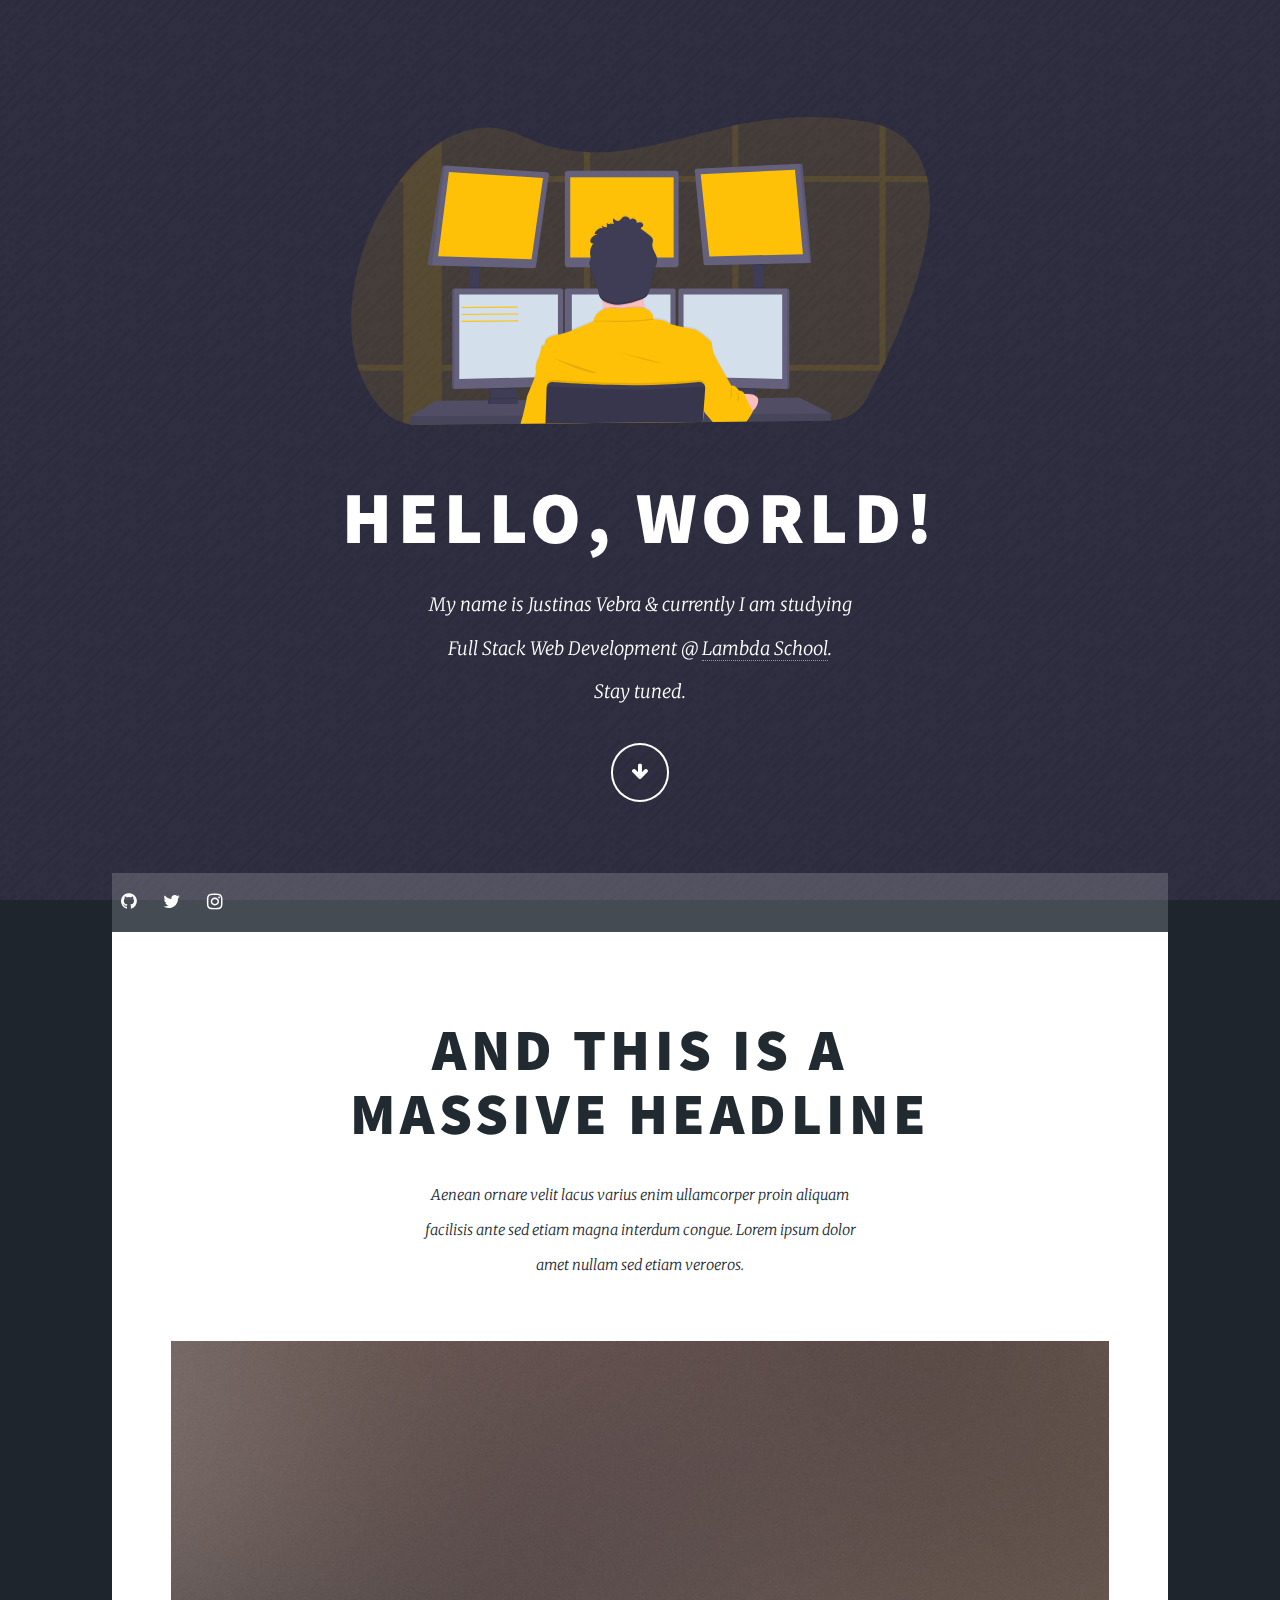
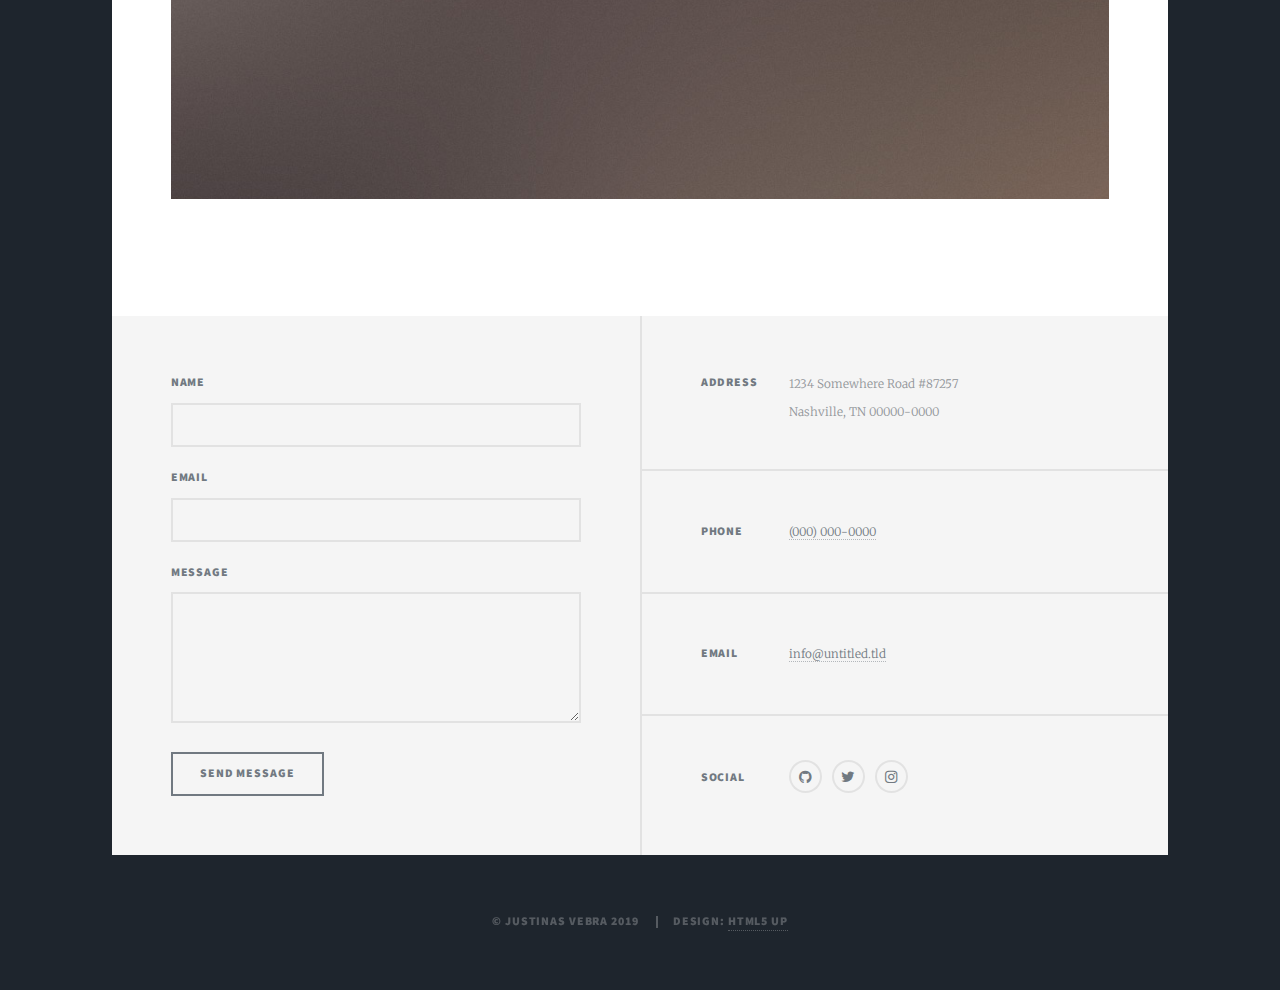
==== commit b7ee9433: "Added new image files, removed some HTML and added new CSS." ====
--- a/index.html
+++ b/index.html
@@ -5,225 +5,129 @@
 	Free for personal and commercial use under the CCA 3.0 license (html5up.net/license)
 -->
 <html>
-	<head>
-		<title>Massively by HTML5 UP</title>
-		<meta charset="utf-8" />
-		<meta name="viewport" content="width=device-width, initial-scale=1, user-scalable=no" />
-		<link rel="stylesheet" href="assets/css/main.css" />
-		<noscript><link rel="stylesheet" href="assets/css/noscript.css" /></noscript>
-	</head>
-	<body class="is-preload">
 
-		<!-- Wrapper -->
-			<div id="wrapper" class="fade-in">
+<head>
+	<title>Massively by HTML5 UP</title>
+	<meta charset="utf-8" />
+	<meta name="viewport" content="width=device-width, initial-scale=1, user-scalable=no" />
+	<link rel="stylesheet" href="assets/css/main.css" />
+	<noscript>
+		<link rel="stylesheet" href="assets/css/noscript.css" /></noscript>
+</head>
 
-				<!-- Intro -->
-					<div id="intro">
-						<h1>This is<br />
-						Massively</h1>
-						<p>A free, fully responsive HTML5 + CSS3 site template designed by <a href="https://twitter.com/ajlkn">@ajlkn</a> for <a href="https://html5up.net">HTML5 UP</a><br />
-						and released for free under the <a href="https://html5up.net/license">Creative Commons license</a>.</p>
-						<ul class="actions">
-							<li><a href="#header" class="button icon solo fa-arrow-down scrolly">Continue</a></li>
-						</ul>
+<body class="is-preload">
+
+	<!-- Wrapper -->
+	<div id="wrapper" class="fade-in">
+
+		<!-- Intro -->
+		<div id="intro">
+			<div class="intro-img"></div>
+			<h1>Hello, World!</h1>
+			<p>My name is Justinas Vebra & currently I am studying<br> Full Stack Web Development @ <a href="https://lambdaschool.com/" target="_blank">Lambda School</a>. <br> Stay tuned.</p>
+			<ul class="actions">
+				<li><a href="#header" class="button icon solo fa-arrow-down scrolly">Continue</a></li>
+			</ul>
+		</div>
+
+		<!-- Header -->
+		<header id="header">
+			<a href="index.html" class="logo">vebra.dev</a>
+		</header>
+
+		<!-- Nav -->
+		<nav id="nav">
+			<ul class="icons">
+				<li><a href="#" class="icon fa-github"><span class="label">GitHub</span></a></li>
+				<li><a href="#" class="icon fa-twitter"><span class="label">Twitter</span></a></li>
+				<li><a href="#" class="icon fa-instagram"><span class="label">Instagram</span></a></li>
+			</ul>
+		</nav>
+
+		<!-- Main -->
+		<div id="main">
+
+			<!-- Featured Post -->
+			<article class="post featured">
+				<header class="major">
+					<h2><a href="#">And this is a<br />
+							massive headline</a></h2>
+					<p>Aenean ornare velit lacus varius enim ullamcorper proin aliquam<br />
+						facilisis ante sed etiam magna interdum congue. Lorem ipsum dolor<br />
+						amet nullam sed etiam veroeros.</p>
+				</header>
+				<a href="#" class="image main"><img src="images/pic01.jpg" alt="" /></a>
+			</article>
+
+		</div>
+
+		<!-- Footer -->
+		<footer id="footer">
+			<section>
+				<form method="post" action="#">
+					<div class="fields">
+						<div class="field">
+							<label for="name">Name</label>
+							<input type="text" name="name" id="name" />
+						</div>
+						<div class="field">
+							<label for="email">Email</label>
+							<input type="text" name="email" id="email" />
+						</div>
+						<div class="field">
+							<label for="message">Message</label>
+							<textarea name="message" id="message" rows="3"></textarea>
+						</div>
 					</div>
+					<ul class="actions">
+						<li><input type="submit" value="Send Message" /></li>
+					</ul>
+				</form>
+			</section>
+			<section class="split contact">
+				<section class="alt">
+					<h3>Address</h3>
+					<p>1234 Somewhere Road #87257<br />
+						Nashville, TN 00000-0000</p>
+				</section>
+				<section>
+					<h3>Phone</h3>
+					<p><a href="#">(000) 000-0000</a></p>
+				</section>
+				<section>
+					<h3>Email</h3>
+					<p><a href="#">info@untitled.tld</a></p>
+				</section>
+				<section>
+					<h3>Social</h3>
+					<ul class="icons alt">
+						<li><a href="#" class="icon alt fa-github"><span class="label">GitHub</span></a></li>
+						<li><a href="#" class="icon alt fa-twitter"><span class="label">Twitter</span></a></li>
+						<li><a href="#" class="icon alt fa-instagram"><span class="label">Instagram</span></a></li>
+					</ul>
+				</section>
+			</section>
+		</footer>
 
-				<!-- Header -->
-					<header id="header">
-						<a href="index.html" class="logo">Massively</a>
-					</header>
+		<!-- Copyright -->
+		<div id="copyright">
+			<ul>
+				<li>&copy; Justinas Vebra 2019</li>
+				<li>Design: <a href="https://html5up.net">HTML5 UP</a></li>
+			</ul>
+		</div>
 
-				<!-- Nav -->
-					<nav id="nav">
-						<ul class="links">
-							<li class="active"><a href="index.html">This is Massively</a></li>
-							<li><a href="generic.html">Generic Page</a></li>
-							<li><a href="elements.html">Elements Reference</a></li>
-						</ul>
-						<ul class="icons">
-							<li><a href="#" class="icon fa-twitter"><span class="label">Twitter</span></a></li>
-							<li><a href="#" class="icon fa-facebook"><span class="label">Facebook</span></a></li>
-							<li><a href="#" class="icon fa-instagram"><span class="label">Instagram</span></a></li>
-							<li><a href="#" class="icon fa-github"><span class="label">GitHub</span></a></li>
-						</ul>
-					</nav>
+	</div>
 
-				<!-- Main -->
-					<div id="main">
+	<!-- Scripts -->
+	<script src="assets/js/jquery.min.js"></script>
+	<script src="assets/js/jquery.scrollex.min.js"></script>
+	<script src="assets/js/jquery.scrolly.min.js"></script>
+	<script src="assets/js/browser.min.js"></script>
+	<script src="assets/js/breakpoints.min.js"></script>
+	<script src="assets/js/util.js"></script>
+	<script src="assets/js/main.js"></script>
 
-						<!-- Featured Post -->
-							<article class="post featured">
-								<header class="major">
-									<span class="date">April 25, 2017</span>
-									<h2><a href="#">And this is a<br />
-									massive headline</a></h2>
-									<p>Aenean ornare velit lacus varius enim ullamcorper proin aliquam<br />
-									facilisis ante sed etiam magna interdum congue. Lorem ipsum dolor<br />
-									amet nullam sed etiam veroeros.</p>
-								</header>
-								<a href="#" class="image main"><img src="images/pic01.jpg" alt="" /></a>
-								<ul class="actions special">
-									<li><a href="#" class="button large">Full Story</a></li>
-								</ul>
-							</article>
+</body>
 
-						<!-- Posts -->
-							<section class="posts">
-								<article>
-									<header>
-										<span class="date">April 24, 2017</span>
-										<h2><a href="#">Sed magna<br />
-										ipsum faucibus</a></h2>
-									</header>
-									<a href="#" class="image fit"><img src="images/pic02.jpg" alt="" /></a>
-									<p>Donec eget ex magna. Interdum et malesuada fames ac ante ipsum primis in faucibus. Pellentesque venenatis dolor imperdiet dolor mattis sagittis magna etiam.</p>
-									<ul class="actions special">
-										<li><a href="#" class="button">Full Story</a></li>
-									</ul>
-								</article>
-								<article>
-									<header>
-										<span class="date">April 22, 2017</span>
-										<h2><a href="#">Primis eget<br />
-										imperdiet lorem</a></h2>
-									</header>
-									<a href="#" class="image fit"><img src="images/pic03.jpg" alt="" /></a>
-									<p>Donec eget ex magna. Interdum et malesuada fames ac ante ipsum primis in faucibus. Pellentesque venenatis dolor imperdiet dolor mattis sagittis magna etiam.</p>
-									<ul class="actions special">
-										<li><a href="#" class="button">Full Story</a></li>
-									</ul>
-								</article>
-								<article>
-									<header>
-										<span class="date">April 18, 2017</span>
-										<h2><a href="#">Ante mattis<br />
-										interdum dolor</a></h2>
-									</header>
-									<a href="#" class="image fit"><img src="images/pic04.jpg" alt="" /></a>
-									<p>Donec eget ex magna. Interdum et malesuada fames ac ante ipsum primis in faucibus. Pellentesque venenatis dolor imperdiet dolor mattis sagittis magna etiam.</p>
-									<ul class="actions special">
-										<li><a href="#" class="button">Full Story</a></li>
-									</ul>
-								</article>
-								<article>
-									<header>
-										<span class="date">April 14, 2017</span>
-										<h2><a href="#">Tempus sed<br />
-										nulla imperdiet</a></h2>
-									</header>
-									<a href="#" class="image fit"><img src="images/pic05.jpg" alt="" /></a>
-									<p>Donec eget ex magna. Interdum et malesuada fames ac ante ipsum primis in faucibus. Pellentesque venenatis dolor imperdiet dolor mattis sagittis magna etiam.</p>
-									<ul class="actions special">
-										<li><a href="#" class="button">Full Story</a></li>
-									</ul>
-								</article>
-								<article>
-									<header>
-										<span class="date">April 11, 2017</span>
-										<h2><a href="#">Odio magna<br />
-										sed consectetur</a></h2>
-									</header>
-									<a href="#" class="image fit"><img src="images/pic06.jpg" alt="" /></a>
-									<p>Donec eget ex magna. Interdum et malesuada fames ac ante ipsum primis in faucibus. Pellentesque venenatis dolor imperdiet dolor mattis sagittis magna etiam.</p>
-									<ul class="actions special">
-										<li><a href="#" class="button">Full Story</a></li>
-									</ul>
-								</article>
-								<article>
-									<header>
-										<span class="date">April 7, 2017</span>
-										<h2><a href="#">Augue lorem<br />
-										primis vestibulum</a></h2>
-									</header>
-									<a href="#" class="image fit"><img src="images/pic07.jpg" alt="" /></a>
-									<p>Donec eget ex magna. Interdum et malesuada fames ac ante ipsum primis in faucibus. Pellentesque venenatis dolor imperdiet dolor mattis sagittis magna etiam.</p>
-									<ul class="actions special">
-										<li><a href="#" class="button">Full Story</a></li>
-									</ul>
-								</article>
-							</section>
-
-						<!-- Footer -->
-							<footer>
-								<div class="pagination">
-									<!--<a href="#" class="previous">Prev</a>-->
-									<a href="#" class="page active">1</a>
-									<a href="#" class="page">2</a>
-									<a href="#" class="page">3</a>
-									<span class="extra">&hellip;</span>
-									<a href="#" class="page">8</a>
-									<a href="#" class="page">9</a>
-									<a href="#" class="page">10</a>
-									<a href="#" class="next">Next</a>
-								</div>
-							</footer>
-
-					</div>
-
-				<!-- Footer -->
-					<footer id="footer">
-						<section>
-							<form method="post" action="#">
-								<div class="fields">
-									<div class="field">
-										<label for="name">Name</label>
-										<input type="text" name="name" id="name" />
-									</div>
-									<div class="field">
-										<label for="email">Email</label>
-										<input type="text" name="email" id="email" />
-									</div>
-									<div class="field">
-										<label for="message">Message</label>
-										<textarea name="message" id="message" rows="3"></textarea>
-									</div>
-								</div>
-								<ul class="actions">
-									<li><input type="submit" value="Send Message" /></li>
-								</ul>
-							</form>
-						</section>
-						<section class="split contact">
-							<section class="alt">
-								<h3>Address</h3>
-								<p>1234 Somewhere Road #87257<br />
-								Nashville, TN 00000-0000</p>
-							</section>
-							<section>
-								<h3>Phone</h3>
-								<p><a href="#">(000) 000-0000</a></p>
-							</section>
-							<section>
-								<h3>Email</h3>
-								<p><a href="#">info@untitled.tld</a></p>
-							</section>
-							<section>
-								<h3>Social</h3>
-								<ul class="icons alt">
-									<li><a href="#" class="icon alt fa-twitter"><span class="label">Twitter</span></a></li>
-									<li><a href="#" class="icon alt fa-facebook"><span class="label">Facebook</span></a></li>
-									<li><a href="#" class="icon alt fa-instagram"><span class="label">Instagram</span></a></li>
-									<li><a href="#" class="icon alt fa-github"><span class="label">GitHub</span></a></li>
-								</ul>
-							</section>
-						</section>
-					</footer>
-
-				<!-- Copyright -->
-					<div id="copyright">
-						<ul><li>&copy; Untitled</li><li>Design: <a href="https://html5up.net">HTML5 UP</a></li></ul>
-					</div>
-
-			</div>
-
-		<!-- Scripts -->
-			<script src="assets/js/jquery.min.js"></script>
-			<script src="assets/js/jquery.scrollex.min.js"></script>
-			<script src="assets/js/jquery.scrolly.min.js"></script>
-			<script src="assets/js/browser.min.js"></script>
-			<script src="assets/js/breakpoints.min.js"></script>
-			<script src="assets/js/util.js"></script>
-			<script src="assets/js/main.js"></script>
-
-	</body>
 </html>--- a/assets/css/main.css
+++ b/assets/css/main.css
@@ -1,33 +1,23 @@
 @import url(font-awesome.min.css);
 @import url("https://fonts.googleapis.com/css?family=Merriweather:300,700,300italic,700italic|Source+Sans+Pro:900");
-
 /*
 	Massively by HTML5 UP
 	html5up.net | @ajlkn
 	Free for personal and commercial use under the CCA 3.0 license (html5up.net/license)
 */
 
-html, body, div, span, applet, object,
-iframe, h1, h2, h3, h4, h5, h6, p, blockquote,
-pre, a, abbr, acronym, address, big, cite,
-code, del, dfn, em, img, ins, kbd, q, s, samp,
-small, strike, strong, sub, sup, tt, var, b,
-u, i, center, dl, dt, dd, ol, ul, li, fieldset,
-form, label, legend, table, caption, tbody,
-tfoot, thead, tr, th, td, article, aside,
-canvas, details, embed, figure, figcaption,
-footer, header, hgroup, menu, nav, output, ruby,
-section, summary, time, mark, audio, video {
+html, body, div, span, applet, object, iframe, h1, h2, h3, h4, h5, h6, p, blockquote, pre, a, abbr, acronym, address, big, cite, code, del, dfn, em, img, ins, kbd, q, s, samp, small, strike, strong, sub, sup, tt, var, b, u, i, center, dl, dt, dd, ol, ul, li, fieldset, form, label, legend, table, caption, tbody, tfoot, thead, tr, th, td, article, aside, canvas, details, embed, figure, figcaption, footer, header, hgroup, menu, nav, output, ruby, section, summary, time, mark, audio, video {
 	margin: 0;
 	padding: 0;
 	border: 0;
 	font-size: 100%;
 	font: inherit;
-	vertical-align: baseline;}
-
-article, aside, details, figcaption, figure,
-footer, header, hgroup, menu, nav, section {
-	display: block;}
+	vertical-align: baseline;
+}
+
+article, aside, details, figcaption, figure, footer, header, hgroup, menu, nav, section {
+	display: block;
+}
 
 body {
 	line-height: 1;
@@ -41,10 +31,10 @@
 	quotes: none;
 }
 
-	blockquote:before, blockquote:after, q:before, q:after {
-		content: '';
-		content: none;
-	}
+blockquote:before, blockquote:after, q:before, q:after {
+	content: '';
+	content: none;
+}
 
 table {
 	border-collapse: collapse;
@@ -74,4580 +64,3976 @@
 
 /* Basic */
 
-	@-ms-viewport {
-		width: device-width;
-	}
-
-	body {
-		-ms-overflow-style: scrollbar;
-	}
-
-	@media screen and (max-width: 480px) {
-
-		html, body {
-			min-width: 320px;
-		}
-
-	}
-
+@-ms-viewport {
+	width: device-width;
+}
+
+body {
+	-ms-overflow-style: scrollbar;
+}
+
+@media screen and (max-width: 480px) {
+	html, body {
+		min-width: 320px;
+	}
+}
+
+html {
+	box-sizing: border-box;
+}
+
+*, *:before, *:after {
+	box-sizing: inherit;
+}
+
+body {
+	background-color: #1e252d;
+}
+
+body.is-preload *, body.is-preload *:before, body.is-preload *:after {
+	-moz-animation: none !important;
+	-webkit-animation: none !important;
+	-ms-animation: none !important;
+	animation: none !important;
+	-moz-transition: none !important;
+	-webkit-transition: none !important;
+	-ms-transition: none !important;
+	transition: none !important;
+}
+
+/* Type */
+
+html {
+	font-size: 16pt;
+}
+
+@media screen and (max-width: 1680px) {
 	html {
-		box-sizing: border-box;
-	}
-
-	*, *:before, *:after {
-		box-sizing: inherit;
-	}
-
-	body {
-		background-color: #1e252d;
-	}
-
-		body.is-preload *, body.is-preload *:before, body.is-preload *:after {
-			-moz-animation: none !important;
-			-webkit-animation: none !important;
-			-ms-animation: none !important;
-			animation: none !important;
-			-moz-transition: none !important;
-			-webkit-transition: none !important;
-			-ms-transition: none !important;
-			transition: none !important;
-		}
-
-/* Type */
-
+		font-size: 12pt;
+	}
+}
+
+@media screen and (max-width: 1280px) {
 	html {
-		font-size: 16pt;
-	}
-
-		@media screen and (max-width: 1680px) {
-
-			html {
-				font-size: 12pt;
-			}
-
-		}
-
-		@media screen and (max-width: 1280px) {
-
-			html {
-				font-size: 11pt;
-			}
-
-		}
-
-		@media screen and (max-width: 360px) {
-
-			html {
-				font-size: 10pt;
-			}
-
-		}
-
-	body {
-		color: #212931;
-	}
-
-	body, input, select, textarea {
-		font-family: "Merriweather", Georgia, serif;
-		font-weight: 300;
-		font-size: 1rem;
-		line-height: 2.375;
-	}
-
-	a {
-		-moz-transition: color 0.2s ease-in-out, background-color 0.2s ease-in-out, border-color 0.2s ease-in-out, box-shadow 0.2s ease-in-out;
-		-webkit-transition: color 0.2s ease-in-out, background-color 0.2s ease-in-out, border-color 0.2s ease-in-out, box-shadow 0.2s ease-in-out;
-		-ms-transition: color 0.2s ease-in-out, background-color 0.2s ease-in-out, border-color 0.2s ease-in-out, box-shadow 0.2s ease-in-out;
-		transition: color 0.2s ease-in-out, background-color 0.2s ease-in-out, border-color 0.2s ease-in-out, box-shadow 0.2s ease-in-out;
-		border-bottom: dotted 1px;
-		text-decoration: none;
-	}
-
-		a:hover {
-			border-bottom-color: transparent;
-		}
-
-	strong, b {
-		font-weight: 600;
-	}
-
-	em, i {
-		font-style: italic;
-	}
-
-	p {
-		text-align: justify;
-		margin: 0 0 2rem 0;
-	}
-
-	h1, h2, h3, h4, h5, h6 {
-		font-family: "Source Sans Pro", Helvetica, sans-serif;
-		font-weight: 900;
-		line-height: 1.5;
-		letter-spacing: 0.075em;
-		text-transform: uppercase;
-		margin: 0 0 1rem 0;
-	}
-
-		h1 a, h2 a, h3 a, h4 a, h5 a, h6 a {
-			border-bottom: 0;
-			color: inherit;
-			text-decoration: none;
-		}
-
-	h1 {
-		font-size: 4rem;
-		line-height: 1.1;
-		margin: 0 0 2rem 0;
-	}
-
-	h2 {
-		font-size: 1.75rem;
-		line-height: 1.3;
-		margin: 0 0 1.5rem 0;
-	}
-
-	h3 {
-		font-size: 1.25rem;
-		margin: 0 0 1.5rem 0;
-	}
-
-	h4 {
-		font-size: 1rem;
-	}
-
-	h5 {
-		font-size: 0.9rem;
-	}
-
-	h6 {
-		font-size: 0.8rem;
-	}
-
-	sub {
-		font-size: 0.8rem;
-		position: relative;
-		top: 0.5rem;
-	}
-
-	sup {
-		font-size: 0.8rem;
-		position: relative;
-		top: -0.5rem;
-	}
-
-	blockquote {
-		border-left: solid 4px;
-		font-style: italic;
-		margin: 0 0 2rem 0;
-		padding: 0.5rem 0 0.5rem 2rem;
-	}
-
-	code {
-		border: solid 2px;
-		font-family: "Courier New", monospace;
-		font-size: 0.9rem;
-		margin: 0 0.25rem;
-		padding: 0.25rem 0.65rem;
-	}
-
-	pre {
-		-webkit-overflow-scrolling: touch;
-		font-family: "Courier New", monospace;
-		font-size: 0.9rem;
-		margin: 0 0 2rem 0;
-	}
-
-		pre code {
-			display: block;
-			line-height: 1.75;
-			padding: 1rem 1.5rem;
-			overflow-x: auto;
-		}
-
-	hr {
-		border: 0;
-		border-bottom: solid 2px;
-		margin: 3rem 0;
-	}
-
-		hr.major {
-			margin: 5rem 0;
-		}
-
-	.align-left {
-		text-align: left;
-	}
-
-	.align-center {
-		text-align: center;
-	}
-
-	.align-right {
-		text-align: right;
-	}
-
-	input, select, textarea {
-		color: #212931;
-	}
-
-	a {
-		color: #212931;
-		border-bottom-color: rgba(33, 41, 49, 0.5);
-	}
-
-		a:hover {
-			border-bottom-color: transparent;
-			color: #18bfef !important;
-		}
-
-	strong, b {
-		color: #212931;
-	}
-
-	h1, h2, h3, h4, h5, h6 {
-		color: #212931;
-	}
-
-	blockquote {
-		border-left-color: #eeeeee;
-	}
-
-	code {
-		background: rgba(220, 220, 220, 0.25);
-		border-color: #eeeeee;
-	}
-
-	hr {
-		border-bottom-color: #eeeeee;
-	}
+		font-size: 11pt;
+	}
+}
+
+@media screen and (max-width: 360px) {
+	html {
+		font-size: 10pt;
+	}
+}
+
+body {
+	color: #212931;
+}
+
+body, input, select, textarea {
+	font-family: "Merriweather", Georgia, serif;
+	font-weight: 300;
+	font-size: 1rem;
+	line-height: 2.375;
+}
+
+a {
+	-moz-transition: color 0.2s ease-in-out, background-color 0.2s ease-in-out, border-color 0.2s ease-in-out, box-shadow 0.2s ease-in-out;
+	-webkit-transition: color 0.2s ease-in-out, background-color 0.2s ease-in-out, border-color 0.2s ease-in-out, box-shadow 0.2s ease-in-out;
+	-ms-transition: color 0.2s ease-in-out, background-color 0.2s ease-in-out, border-color 0.2s ease-in-out, box-shadow 0.2s ease-in-out;
+	transition: color 0.2s ease-in-out, background-color 0.2s ease-in-out, border-color 0.2s ease-in-out, box-shadow 0.2s ease-in-out;
+	border-bottom: dotted 1px;
+	text-decoration: none;
+}
+
+a:hover {
+	border-bottom-color: transparent;
+}
+
+strong, b {
+	font-weight: 600;
+}
+
+em, i {
+	font-style: italic;
+}
+
+p {
+	text-align: justify;
+	margin: 0 0 2rem 0;
+}
+
+h1, h2, h3, h4, h5, h6 {
+	font-family: "Source Sans Pro", Helvetica, sans-serif;
+	font-weight: 900;
+	line-height: 1.5;
+	letter-spacing: 0.075em;
+	text-transform: uppercase;
+	margin: 0 0 1rem 0;
+}
+
+h1 a, h2 a, h3 a, h4 a, h5 a, h6 a {
+	border-bottom: 0;
+	color: inherit;
+	text-decoration: none;
+}
+
+h1 {
+	font-size: 4rem;
+	line-height: 1.1;
+	margin: 0 0 2rem 0;
+}
+
+h2 {
+	font-size: 1.75rem;
+	line-height: 1.3;
+	margin: 0 0 1.5rem 0;
+}
+
+h3 {
+	font-size: 1.25rem;
+	margin: 0 0 1.5rem 0;
+}
+
+h4 {
+	font-size: 1rem;
+}
+
+h5 {
+	font-size: 0.9rem;
+}
+
+h6 {
+	font-size: 0.8rem;
+}
+
+sub {
+	font-size: 0.8rem;
+	position: relative;
+	top: 0.5rem;
+}
+
+sup {
+	font-size: 0.8rem;
+	position: relative;
+	top: -0.5rem;
+}
+
+blockquote {
+	border-left: solid 4px;
+	font-style: italic;
+	margin: 0 0 2rem 0;
+	padding: 0.5rem 0 0.5rem 2rem;
+}
+
+code {
+	border: solid 2px;
+	font-family: "Courier New", monospace;
+	font-size: 0.9rem;
+	margin: 0 0.25rem;
+	padding: 0.25rem 0.65rem;
+}
+
+pre {
+	-webkit-overflow-scrolling: touch;
+	font-family: "Courier New", monospace;
+	font-size: 0.9rem;
+	margin: 0 0 2rem 0;
+}
+
+pre code {
+	display: block;
+	line-height: 1.75;
+	padding: 1rem 1.5rem;
+	overflow-x: auto;
+}
+
+hr {
+	border: 0;
+	border-bottom: solid 2px;
+	margin: 3rem 0;
+}
+
+hr.major {
+	margin: 5rem 0;
+}
+
+.align-left {
+	text-align: left;
+}
+
+.align-center {
+	text-align: center;
+}
+
+.align-right {
+	text-align: right;
+}
+
+input, select, textarea {
+	color: #212931;
+}
+
+a {
+	color: #212931;
+	border-bottom-color: rgba(33, 41, 49, 0.5);
+}
+
+a:hover {
+	border-bottom-color: transparent;
+	color: #ffc107 !important;
+}
+
+strong, b {
+	color: #212931;
+}
+
+h1, h2, h3, h4, h5, h6 {
+	color: #212931;
+}
+
+blockquote {
+	border-left-color: #eeeeee;
+}
+
+code {
+	background: rgba(220, 220, 220, 0.25);
+	border-color: #eeeeee;
+}
+
+hr {
+	border-bottom-color: #eeeeee;
+}
 
 /* Row */
 
+.row {
+	display: flex;
+	flex-wrap: wrap;
+	box-sizing: border-box;
+	align-items: stretch;
+}
+
+.row>* {
+	box-sizing: border-box;
+}
+
+.row.gtr-uniform>*> :last-child {
+	margin-bottom: 0;
+}
+
+.row.aln-left {
+	justify-content: flex-start;
+}
+
+.row.aln-center {
+	justify-content: center;
+}
+
+.row.aln-right {
+	justify-content: flex-end;
+}
+
+.row.aln-top {
+	align-items: flex-start;
+}
+
+.row.aln-middle {
+	align-items: center;
+}
+
+.row.aln-bottom {
+	align-items: flex-end;
+}
+
+.row>.imp {
+	order: -1;
+}
+
+.row>.col-1 {
+	width: 8.3333333333%;
+}
+
+.row>.off-1 {
+	margin-left: 8.3333333333%;
+}
+
+.row>.col-2 {
+	width: 16.6666666667%;
+}
+
+.row>.off-2 {
+	margin-left: 16.6666666667%;
+}
+
+.row>.col-3 {
+	width: 25%;
+}
+
+.row>.off-3 {
+	margin-left: 25%;
+}
+
+.row>.col-4 {
+	width: 33.3333333333%;
+}
+
+.row>.off-4 {
+	margin-left: 33.3333333333%;
+}
+
+.row>.col-5 {
+	width: 41.6666666667%;
+}
+
+.row>.off-5 {
+	margin-left: 41.6666666667%;
+}
+
+.row>.col-6 {
+	width: 50%;
+}
+
+.row>.off-6 {
+	margin-left: 50%;
+}
+
+.row>.col-7 {
+	width: 58.3333333333%;
+}
+
+.row>.off-7 {
+	margin-left: 58.3333333333%;
+}
+
+.row>.col-8 {
+	width: 66.6666666667%;
+}
+
+.row>.off-8 {
+	margin-left: 66.6666666667%;
+}
+
+.row>.col-9 {
+	width: 75%;
+}
+
+.row>.off-9 {
+	margin-left: 75%;
+}
+
+.row>.col-10 {
+	width: 83.3333333333%;
+}
+
+.row>.off-10 {
+	margin-left: 83.3333333333%;
+}
+
+.row>.col-11 {
+	width: 91.6666666667%;
+}
+
+.row>.off-11 {
+	margin-left: 91.6666666667%;
+}
+
+.row>.col-12 {
+	width: 100%;
+}
+
+.row>.off-12 {
+	margin-left: 100%;
+}
+
+.row.gtr-0 {
+	margin-top: 0;
+	margin-left: 0rem;
+}
+
+.row.gtr-0>* {
+	padding: 0 0 0 0rem;
+}
+
+.row.gtr-0.gtr-uniform {
+	margin-top: 0rem;
+}
+
+.row.gtr-0.gtr-uniform>* {
+	padding-top: 0rem;
+}
+
+.row.gtr-25 {
+	margin-top: 0;
+	margin-left: -0.375rem;
+}
+
+.row.gtr-25>* {
+	padding: 0 0 0 0.375rem;
+}
+
+.row.gtr-25.gtr-uniform {
+	margin-top: -0.375rem;
+}
+
+.row.gtr-25.gtr-uniform>* {
+	padding-top: 0.375rem;
+}
+
+.row.gtr-50 {
+	margin-top: 0;
+	margin-left: -0.75rem;
+}
+
+.row.gtr-50>* {
+	padding: 0 0 0 0.75rem;
+}
+
+.row.gtr-50.gtr-uniform {
+	margin-top: -0.75rem;
+}
+
+.row.gtr-50.gtr-uniform>* {
+	padding-top: 0.75rem;
+}
+
+.row {
+	margin-top: 0;
+	margin-left: -1.5rem;
+}
+
+.row>* {
+	padding: 0 0 0 1.5rem;
+}
+
+.row.gtr-uniform {
+	margin-top: -1.5rem;
+}
+
+.row.gtr-uniform>* {
+	padding-top: 1.5rem;
+}
+
+.row.gtr-150 {
+	margin-top: 0;
+	margin-left: -2.25rem;
+}
+
+.row.gtr-150>* {
+	padding: 0 0 0 2.25rem;
+}
+
+.row.gtr-150.gtr-uniform {
+	margin-top: -2.25rem;
+}
+
+.row.gtr-150.gtr-uniform>* {
+	padding-top: 2.25rem;
+}
+
+.row.gtr-200 {
+	margin-top: 0;
+	margin-left: -3rem;
+}
+
+.row.gtr-200>* {
+	padding: 0 0 0 3rem;
+}
+
+.row.gtr-200.gtr-uniform {
+	margin-top: -3rem;
+}
+
+.row.gtr-200.gtr-uniform>* {
+	padding-top: 3rem;
+}
+
+@media screen and (max-width: 1680px) {
 	.row {
 		display: flex;
 		flex-wrap: wrap;
 		box-sizing: border-box;
 		align-items: stretch;
 	}
-
-		.row > * {
-			box-sizing: border-box;
-		}
-
-		.row.gtr-uniform > * > :last-child {
-			margin-bottom: 0;
-		}
-
-		.row.aln-left {
-			justify-content: flex-start;
-		}
-
-		.row.aln-center {
-			justify-content: center;
-		}
-
-		.row.aln-right {
-			justify-content: flex-end;
-		}
-
-		.row.aln-top {
-			align-items: flex-start;
-		}
-
-		.row.aln-middle {
-			align-items: center;
-		}
-
-		.row.aln-bottom {
-			align-items: flex-end;
-		}
-
-		.row > .imp {
-			order: -1;
-		}
-
-		.row > .col-1 {
-			width: 8.3333333333%;
-		}
-
-		.row > .off-1 {
-			margin-left: 8.3333333333%;
-		}
-
-		.row > .col-2 {
-			width: 16.6666666667%;
-		}
-
-		.row > .off-2 {
-			margin-left: 16.6666666667%;
-		}
-
-		.row > .col-3 {
-			width: 25%;
-		}
-
-		.row > .off-3 {
-			margin-left: 25%;
-		}
-
-		.row > .col-4 {
-			width: 33.3333333333%;
-		}
-
-		.row > .off-4 {
-			margin-left: 33.3333333333%;
-		}
-
-		.row > .col-5 {
-			width: 41.6666666667%;
-		}
-
-		.row > .off-5 {
-			margin-left: 41.6666666667%;
-		}
-
-		.row > .col-6 {
-			width: 50%;
-		}
-
-		.row > .off-6 {
-			margin-left: 50%;
-		}
-
-		.row > .col-7 {
-			width: 58.3333333333%;
-		}
-
-		.row > .off-7 {
-			margin-left: 58.3333333333%;
-		}
-
-		.row > .col-8 {
-			width: 66.6666666667%;
-		}
-
-		.row > .off-8 {
-			margin-left: 66.6666666667%;
-		}
-
-		.row > .col-9 {
-			width: 75%;
-		}
-
-		.row > .off-9 {
-			margin-left: 75%;
-		}
-
-		.row > .col-10 {
-			width: 83.3333333333%;
-		}
-
-		.row > .off-10 {
-			margin-left: 83.3333333333%;
-		}
-
-		.row > .col-11 {
-			width: 91.6666666667%;
-		}
-
-		.row > .off-11 {
-			margin-left: 91.6666666667%;
-		}
-
-		.row > .col-12 {
-			width: 100%;
-		}
-
-		.row > .off-12 {
-			margin-left: 100%;
-		}
-
-		.row.gtr-0 {
-			margin-top: 0;
-			margin-left: 0rem;
-		}
-
-			.row.gtr-0 > * {
-				padding: 0 0 0 0rem;
-			}
-
-			.row.gtr-0.gtr-uniform {
-				margin-top: 0rem;
-			}
-
-				.row.gtr-0.gtr-uniform > * {
-					padding-top: 0rem;
-				}
-
-		.row.gtr-25 {
-			margin-top: 0;
-			margin-left: -0.375rem;
-		}
-
-			.row.gtr-25 > * {
-				padding: 0 0 0 0.375rem;
-			}
-
-			.row.gtr-25.gtr-uniform {
-				margin-top: -0.375rem;
-			}
-
-				.row.gtr-25.gtr-uniform > * {
-					padding-top: 0.375rem;
-				}
-
-		.row.gtr-50 {
-			margin-top: 0;
-			margin-left: -0.75rem;
-		}
-
-			.row.gtr-50 > * {
-				padding: 0 0 0 0.75rem;
-			}
-
-			.row.gtr-50.gtr-uniform {
-				margin-top: -0.75rem;
-			}
-
-				.row.gtr-50.gtr-uniform > * {
-					padding-top: 0.75rem;
-				}
-
-		.row {
-			margin-top: 0;
-			margin-left: -1.5rem;
-		}
-
-			.row > * {
-				padding: 0 0 0 1.5rem;
-			}
-
-			.row.gtr-uniform {
-				margin-top: -1.5rem;
-			}
-
-				.row.gtr-uniform > * {
-					padding-top: 1.5rem;
-				}
-
-		.row.gtr-150 {
-			margin-top: 0;
-			margin-left: -2.25rem;
-		}
-
-			.row.gtr-150 > * {
-				padding: 0 0 0 2.25rem;
-			}
-
-			.row.gtr-150.gtr-uniform {
-				margin-top: -2.25rem;
-			}
-
-				.row.gtr-150.gtr-uniform > * {
-					padding-top: 2.25rem;
-				}
-
-		.row.gtr-200 {
-			margin-top: 0;
-			margin-left: -3rem;
-		}
-
-			.row.gtr-200 > * {
-				padding: 0 0 0 3rem;
-			}
-
-			.row.gtr-200.gtr-uniform {
-				margin-top: -3rem;
-			}
-
-				.row.gtr-200.gtr-uniform > * {
-					padding-top: 3rem;
-				}
-
-		@media screen and (max-width: 1680px) {
-
-			.row {
-				display: flex;
-				flex-wrap: wrap;
-				box-sizing: border-box;
-				align-items: stretch;
-			}
-
-				.row > * {
-					box-sizing: border-box;
-				}
-
-				.row.gtr-uniform > * > :last-child {
-					margin-bottom: 0;
-				}
-
-				.row.aln-left {
-					justify-content: flex-start;
-				}
-
-				.row.aln-center {
-					justify-content: center;
-				}
-
-				.row.aln-right {
-					justify-content: flex-end;
-				}
-
-				.row.aln-top {
-					align-items: flex-start;
-				}
-
-				.row.aln-middle {
-					align-items: center;
-				}
-
-				.row.aln-bottom {
-					align-items: flex-end;
-				}
-
-				.row > .imp-xlarge {
-					order: -1;
-				}
-
-				.row > .col-1-xlarge {
-					width: 8.3333333333%;
-				}
-
-				.row > .off-1-xlarge {
-					margin-left: 8.3333333333%;
-				}
-
-				.row > .col-2-xlarge {
-					width: 16.6666666667%;
-				}
-
-				.row > .off-2-xlarge {
-					margin-left: 16.6666666667%;
-				}
-
-				.row > .col-3-xlarge {
-					width: 25%;
-				}
-
-				.row > .off-3-xlarge {
-					margin-left: 25%;
-				}
-
-				.row > .col-4-xlarge {
-					width: 33.3333333333%;
-				}
-
-				.row > .off-4-xlarge {
-					margin-left: 33.3333333333%;
-				}
-
-				.row > .col-5-xlarge {
-					width: 41.6666666667%;
-				}
-
-				.row > .off-5-xlarge {
-					margin-left: 41.6666666667%;
-				}
-
-				.row > .col-6-xlarge {
-					width: 50%;
-				}
-
-				.row > .off-6-xlarge {
-					margin-left: 50%;
-				}
-
-				.row > .col-7-xlarge {
-					width: 58.3333333333%;
-				}
-
-				.row > .off-7-xlarge {
-					margin-left: 58.3333333333%;
-				}
-
-				.row > .col-8-xlarge {
-					width: 66.6666666667%;
-				}
-
-				.row > .off-8-xlarge {
-					margin-left: 66.6666666667%;
-				}
-
-				.row > .col-9-xlarge {
-					width: 75%;
-				}
-
-				.row > .off-9-xlarge {
-					margin-left: 75%;
-				}
-
-				.row > .col-10-xlarge {
-					width: 83.3333333333%;
-				}
-
-				.row > .off-10-xlarge {
-					margin-left: 83.3333333333%;
-				}
-
-				.row > .col-11-xlarge {
-					width: 91.6666666667%;
-				}
-
-				.row > .off-11-xlarge {
-					margin-left: 91.6666666667%;
-				}
-
-				.row > .col-12-xlarge {
-					width: 100%;
-				}
-
-				.row > .off-12-xlarge {
-					margin-left: 100%;
-				}
-
-				.row.gtr-0 {
-					margin-top: 0;
-					margin-left: 0rem;
-				}
-
-					.row.gtr-0 > * {
-						padding: 0 0 0 0rem;
-					}
-
-					.row.gtr-0.gtr-uniform {
-						margin-top: 0rem;
-					}
-
-						.row.gtr-0.gtr-uniform > * {
-							padding-top: 0rem;
-						}
-
-				.row.gtr-25 {
-					margin-top: 0;
-					margin-left: -0.375rem;
-				}
-
-					.row.gtr-25 > * {
-						padding: 0 0 0 0.375rem;
-					}
-
-					.row.gtr-25.gtr-uniform {
-						margin-top: -0.375rem;
-					}
-
-						.row.gtr-25.gtr-uniform > * {
-							padding-top: 0.375rem;
-						}
-
-				.row.gtr-50 {
-					margin-top: 0;
-					margin-left: -0.75rem;
-				}
-
-					.row.gtr-50 > * {
-						padding: 0 0 0 0.75rem;
-					}
-
-					.row.gtr-50.gtr-uniform {
-						margin-top: -0.75rem;
-					}
-
-						.row.gtr-50.gtr-uniform > * {
-							padding-top: 0.75rem;
-						}
-
-				.row {
-					margin-top: 0;
-					margin-left: -1.5rem;
-				}
-
-					.row > * {
-						padding: 0 0 0 1.5rem;
-					}
-
-					.row.gtr-uniform {
-						margin-top: -1.5rem;
-					}
-
-						.row.gtr-uniform > * {
-							padding-top: 1.5rem;
-						}
-
-				.row.gtr-150 {
-					margin-top: 0;
-					margin-left: -2.25rem;
-				}
-
-					.row.gtr-150 > * {
-						padding: 0 0 0 2.25rem;
-					}
-
-					.row.gtr-150.gtr-uniform {
-						margin-top: -2.25rem;
-					}
-
-						.row.gtr-150.gtr-uniform > * {
-							padding-top: 2.25rem;
-						}
-
-				.row.gtr-200 {
-					margin-top: 0;
-					margin-left: -3rem;
-				}
-
-					.row.gtr-200 > * {
-						padding: 0 0 0 3rem;
-					}
-
-					.row.gtr-200.gtr-uniform {
-						margin-top: -3rem;
-					}
-
-						.row.gtr-200.gtr-uniform > * {
-							padding-top: 3rem;
-						}
-
-		}
-
-		@media screen and (max-width: 1280px) {
-
-			.row {
-				display: flex;
-				flex-wrap: wrap;
-				box-sizing: border-box;
-				align-items: stretch;
-			}
-
-				.row > * {
-					box-sizing: border-box;
-				}
-
-				.row.gtr-uniform > * > :last-child {
-					margin-bottom: 0;
-				}
-
-				.row.aln-left {
-					justify-content: flex-start;
-				}
-
-				.row.aln-center {
-					justify-content: center;
-				}
-
-				.row.aln-right {
-					justify-content: flex-end;
-				}
-
-				.row.aln-top {
-					align-items: flex-start;
-				}
-
-				.row.aln-middle {
-					align-items: center;
-				}
-
-				.row.aln-bottom {
-					align-items: flex-end;
-				}
-
-				.row > .imp-large {
-					order: -1;
-				}
-
-				.row > .col-1-large {
-					width: 8.3333333333%;
-				}
-
-				.row > .off-1-large {
-					margin-left: 8.3333333333%;
-				}
-
-				.row > .col-2-large {
-					width: 16.6666666667%;
-				}
-
-				.row > .off-2-large {
-					margin-left: 16.6666666667%;
-				}
-
-				.row > .col-3-large {
-					width: 25%;
-				}
-
-				.row > .off-3-large {
-					margin-left: 25%;
-				}
-
-				.row > .col-4-large {
-					width: 33.3333333333%;
-				}
-
-				.row > .off-4-large {
-					margin-left: 33.3333333333%;
-				}
-
-				.row > .col-5-large {
-					width: 41.6666666667%;
-				}
-
-				.row > .off-5-large {
-					margin-left: 41.6666666667%;
-				}
-
-				.row > .col-6-large {
-					width: 50%;
-				}
-
-				.row > .off-6-large {
-					margin-left: 50%;
-				}
-
-				.row > .col-7-large {
-					width: 58.3333333333%;
-				}
-
-				.row > .off-7-large {
-					margin-left: 58.3333333333%;
-				}
-
-				.row > .col-8-large {
-					width: 66.6666666667%;
-				}
-
-				.row > .off-8-large {
-					margin-left: 66.6666666667%;
-				}
-
-				.row > .col-9-large {
-					width: 75%;
-				}
-
-				.row > .off-9-large {
-					margin-left: 75%;
-				}
-
-				.row > .col-10-large {
-					width: 83.3333333333%;
-				}
-
-				.row > .off-10-large {
-					margin-left: 83.3333333333%;
-				}
-
-				.row > .col-11-large {
-					width: 91.6666666667%;
-				}
-
-				.row > .off-11-large {
-					margin-left: 91.6666666667%;
-				}
-
-				.row > .col-12-large {
-					width: 100%;
-				}
-
-				.row > .off-12-large {
-					margin-left: 100%;
-				}
-
-				.row.gtr-0 {
-					margin-top: 0;
-					margin-left: 0rem;
-				}
-
-					.row.gtr-0 > * {
-						padding: 0 0 0 0rem;
-					}
-
-					.row.gtr-0.gtr-uniform {
-						margin-top: 0rem;
-					}
-
-						.row.gtr-0.gtr-uniform > * {
-							padding-top: 0rem;
-						}
-
-				.row.gtr-25 {
-					margin-top: 0;
-					margin-left: -0.375rem;
-				}
-
-					.row.gtr-25 > * {
-						padding: 0 0 0 0.375rem;
-					}
-
-					.row.gtr-25.gtr-uniform {
-						margin-top: -0.375rem;
-					}
-
-						.row.gtr-25.gtr-uniform > * {
-							padding-top: 0.375rem;
-						}
-
-				.row.gtr-50 {
-					margin-top: 0;
-					margin-left: -0.75rem;
-				}
-
-					.row.gtr-50 > * {
-						padding: 0 0 0 0.75rem;
-					}
-
-					.row.gtr-50.gtr-uniform {
-						margin-top: -0.75rem;
-					}
-
-						.row.gtr-50.gtr-uniform > * {
-							padding-top: 0.75rem;
-						}
-
-				.row {
-					margin-top: 0;
-					margin-left: -1.5rem;
-				}
-
-					.row > * {
-						padding: 0 0 0 1.5rem;
-					}
-
-					.row.gtr-uniform {
-						margin-top: -1.5rem;
-					}
-
-						.row.gtr-uniform > * {
-							padding-top: 1.5rem;
-						}
-
-				.row.gtr-150 {
-					margin-top: 0;
-					margin-left: -2.25rem;
-				}
-
-					.row.gtr-150 > * {
-						padding: 0 0 0 2.25rem;
-					}
-
-					.row.gtr-150.gtr-uniform {
-						margin-top: -2.25rem;
-					}
-
-						.row.gtr-150.gtr-uniform > * {
-							padding-top: 2.25rem;
-						}
-
-				.row.gtr-200 {
-					margin-top: 0;
-					margin-left: -3rem;
-				}
-
-					.row.gtr-200 > * {
-						padding: 0 0 0 3rem;
-					}
-
-					.row.gtr-200.gtr-uniform {
-						margin-top: -3rem;
-					}
-
-						.row.gtr-200.gtr-uniform > * {
-							padding-top: 3rem;
-						}
-
-		}
-
-		@media screen and (max-width: 980px) {
-
-			.row {
-				display: flex;
-				flex-wrap: wrap;
-				box-sizing: border-box;
-				align-items: stretch;
-			}
-
-				.row > * {
-					box-sizing: border-box;
-				}
-
-				.row.gtr-uniform > * > :last-child {
-					margin-bottom: 0;
-				}
-
-				.row.aln-left {
-					justify-content: flex-start;
-				}
-
-				.row.aln-center {
-					justify-content: center;
-				}
-
-				.row.aln-right {
-					justify-content: flex-end;
-				}
-
-				.row.aln-top {
-					align-items: flex-start;
-				}
-
-				.row.aln-middle {
-					align-items: center;
-				}
-
-				.row.aln-bottom {
-					align-items: flex-end;
-				}
-
-				.row > .imp-medium {
-					order: -1;
-				}
-
-				.row > .col-1-medium {
-					width: 8.3333333333%;
-				}
-
-				.row > .off-1-medium {
-					margin-left: 8.3333333333%;
-				}
-
-				.row > .col-2-medium {
-					width: 16.6666666667%;
-				}
-
-				.row > .off-2-medium {
-					margin-left: 16.6666666667%;
-				}
-
-				.row > .col-3-medium {
-					width: 25%;
-				}
-
-				.row > .off-3-medium {
-					margin-left: 25%;
-				}
-
-				.row > .col-4-medium {
-					width: 33.3333333333%;
-				}
-
-				.row > .off-4-medium {
-					margin-left: 33.3333333333%;
-				}
-
-				.row > .col-5-medium {
-					width: 41.6666666667%;
-				}
-
-				.row > .off-5-medium {
-					margin-left: 41.6666666667%;
-				}
-
-				.row > .col-6-medium {
-					width: 50%;
-				}
-
-				.row > .off-6-medium {
-					margin-left: 50%;
-				}
-
-				.row > .col-7-medium {
-					width: 58.3333333333%;
-				}
-
-				.row > .off-7-medium {
-					margin-left: 58.3333333333%;
-				}
-
-				.row > .col-8-medium {
-					width: 66.6666666667%;
-				}
-
-				.row > .off-8-medium {
-					margin-left: 66.6666666667%;
-				}
-
-				.row > .col-9-medium {
-					width: 75%;
-				}
-
-				.row > .off-9-medium {
-					margin-left: 75%;
-				}
-
-				.row > .col-10-medium {
-					width: 83.3333333333%;
-				}
-
-				.row > .off-10-medium {
-					margin-left: 83.3333333333%;
-				}
-
-				.row > .col-11-medium {
-					width: 91.6666666667%;
-				}
-
-				.row > .off-11-medium {
-					margin-left: 91.6666666667%;
-				}
-
-				.row > .col-12-medium {
-					width: 100%;
-				}
-
-				.row > .off-12-medium {
-					margin-left: 100%;
-				}
-
-				.row.gtr-0 {
-					margin-top: 0;
-					margin-left: 0rem;
-				}
-
-					.row.gtr-0 > * {
-						padding: 0 0 0 0rem;
-					}
-
-					.row.gtr-0.gtr-uniform {
-						margin-top: 0rem;
-					}
-
-						.row.gtr-0.gtr-uniform > * {
-							padding-top: 0rem;
-						}
-
-				.row.gtr-25 {
-					margin-top: 0;
-					margin-left: -0.375rem;
-				}
-
-					.row.gtr-25 > * {
-						padding: 0 0 0 0.375rem;
-					}
-
-					.row.gtr-25.gtr-uniform {
-						margin-top: -0.375rem;
-					}
-
-						.row.gtr-25.gtr-uniform > * {
-							padding-top: 0.375rem;
-						}
-
-				.row.gtr-50 {
-					margin-top: 0;
-					margin-left: -0.75rem;
-				}
-
-					.row.gtr-50 > * {
-						padding: 0 0 0 0.75rem;
-					}
-
-					.row.gtr-50.gtr-uniform {
-						margin-top: -0.75rem;
-					}
-
-						.row.gtr-50.gtr-uniform > * {
-							padding-top: 0.75rem;
-						}
-
-				.row {
-					margin-top: 0;
-					margin-left: -1.5rem;
-				}
-
-					.row > * {
-						padding: 0 0 0 1.5rem;
-					}
-
-					.row.gtr-uniform {
-						margin-top: -1.5rem;
-					}
-
-						.row.gtr-uniform > * {
-							padding-top: 1.5rem;
-						}
-
-				.row.gtr-150 {
-					margin-top: 0;
-					margin-left: -2.25rem;
-				}
-
-					.row.gtr-150 > * {
-						padding: 0 0 0 2.25rem;
-					}
-
-					.row.gtr-150.gtr-uniform {
-						margin-top: -2.25rem;
-					}
-
-						.row.gtr-150.gtr-uniform > * {
-							padding-top: 2.25rem;
-						}
-
-				.row.gtr-200 {
-					margin-top: 0;
-					margin-left: -3rem;
-				}
-
-					.row.gtr-200 > * {
-						padding: 0 0 0 3rem;
-					}
-
-					.row.gtr-200.gtr-uniform {
-						margin-top: -3rem;
-					}
-
-						.row.gtr-200.gtr-uniform > * {
-							padding-top: 3rem;
-						}
-
-		}
-
-		@media screen and (max-width: 736px) {
-
-			.row {
-				display: flex;
-				flex-wrap: wrap;
-				box-sizing: border-box;
-				align-items: stretch;
-			}
-
-				.row > * {
-					box-sizing: border-box;
-				}
-
-				.row.gtr-uniform > * > :last-child {
-					margin-bottom: 0;
-				}
-
-				.row.aln-left {
-					justify-content: flex-start;
-				}
-
-				.row.aln-center {
-					justify-content: center;
-				}
-
-				.row.aln-right {
-					justify-content: flex-end;
-				}
-
-				.row.aln-top {
-					align-items: flex-start;
-				}
-
-				.row.aln-middle {
-					align-items: center;
-				}
-
-				.row.aln-bottom {
-					align-items: flex-end;
-				}
-
-				.row > .imp-small {
-					order: -1;
-				}
-
-				.row > .col-1-small {
-					width: 8.3333333333%;
-				}
-
-				.row > .off-1-small {
-					margin-left: 8.3333333333%;
-				}
-
-				.row > .col-2-small {
-					width: 16.6666666667%;
-				}
-
-				.row > .off-2-small {
-					margin-left: 16.6666666667%;
-				}
-
-				.row > .col-3-small {
-					width: 25%;
-				}
-
-				.row > .off-3-small {
-					margin-left: 25%;
-				}
-
-				.row > .col-4-small {
-					width: 33.3333333333%;
-				}
-
-				.row > .off-4-small {
-					margin-left: 33.3333333333%;
-				}
-
-				.row > .col-5-small {
-					width: 41.6666666667%;
-				}
-
-				.row > .off-5-small {
-					margin-left: 41.6666666667%;
-				}
-
-				.row > .col-6-small {
-					width: 50%;
-				}
-
-				.row > .off-6-small {
-					margin-left: 50%;
-				}
-
-				.row > .col-7-small {
-					width: 58.3333333333%;
-				}
-
-				.row > .off-7-small {
-					margin-left: 58.3333333333%;
-				}
-
-				.row > .col-8-small {
-					width: 66.6666666667%;
-				}
-
-				.row > .off-8-small {
-					margin-left: 66.6666666667%;
-				}
-
-				.row > .col-9-small {
-					width: 75%;
-				}
-
-				.row > .off-9-small {
-					margin-left: 75%;
-				}
-
-				.row > .col-10-small {
-					width: 83.3333333333%;
-				}
-
-				.row > .off-10-small {
-					margin-left: 83.3333333333%;
-				}
-
-				.row > .col-11-small {
-					width: 91.6666666667%;
-				}
-
-				.row > .off-11-small {
-					margin-left: 91.6666666667%;
-				}
-
-				.row > .col-12-small {
-					width: 100%;
-				}
-
-				.row > .off-12-small {
-					margin-left: 100%;
-				}
-
-				.row.gtr-0 {
-					margin-top: 0;
-					margin-left: 0rem;
-				}
-
-					.row.gtr-0 > * {
-						padding: 0 0 0 0rem;
-					}
-
-					.row.gtr-0.gtr-uniform {
-						margin-top: 0rem;
-					}
-
-						.row.gtr-0.gtr-uniform > * {
-							padding-top: 0rem;
-						}
-
-				.row.gtr-25 {
-					margin-top: 0;
-					margin-left: -0.375rem;
-				}
-
-					.row.gtr-25 > * {
-						padding: 0 0 0 0.375rem;
-					}
-
-					.row.gtr-25.gtr-uniform {
-						margin-top: -0.375rem;
-					}
-
-						.row.gtr-25.gtr-uniform > * {
-							padding-top: 0.375rem;
-						}
-
-				.row.gtr-50 {
-					margin-top: 0;
-					margin-left: -0.75rem;
-				}
-
-					.row.gtr-50 > * {
-						padding: 0 0 0 0.75rem;
-					}
-
-					.row.gtr-50.gtr-uniform {
-						margin-top: -0.75rem;
-					}
-
-						.row.gtr-50.gtr-uniform > * {
-							padding-top: 0.75rem;
-						}
-
-				.row {
-					margin-top: 0;
-					margin-left: -1.5rem;
-				}
-
-					.row > * {
-						padding: 0 0 0 1.5rem;
-					}
-
-					.row.gtr-uniform {
-						margin-top: -1.5rem;
-					}
-
-						.row.gtr-uniform > * {
-							padding-top: 1.5rem;
-						}
-
-				.row.gtr-150 {
-					margin-top: 0;
-					margin-left: -2.25rem;
-				}
-
-					.row.gtr-150 > * {
-						padding: 0 0 0 2.25rem;
-					}
-
-					.row.gtr-150.gtr-uniform {
-						margin-top: -2.25rem;
-					}
-
-						.row.gtr-150.gtr-uniform > * {
-							padding-top: 2.25rem;
-						}
-
-				.row.gtr-200 {
-					margin-top: 0;
-					margin-left: -3rem;
-				}
-
-					.row.gtr-200 > * {
-						padding: 0 0 0 3rem;
-					}
-
-					.row.gtr-200.gtr-uniform {
-						margin-top: -3rem;
-					}
-
-						.row.gtr-200.gtr-uniform > * {
-							padding-top: 3rem;
-						}
-
-		}
-
-		@media screen and (max-width: 480px) {
-
-			.row {
-				display: flex;
-				flex-wrap: wrap;
-				box-sizing: border-box;
-				align-items: stretch;
-			}
-
-				.row > * {
-					box-sizing: border-box;
-				}
-
-				.row.gtr-uniform > * > :last-child {
-					margin-bottom: 0;
-				}
-
-				.row.aln-left {
-					justify-content: flex-start;
-				}
-
-				.row.aln-center {
-					justify-content: center;
-				}
-
-				.row.aln-right {
-					justify-content: flex-end;
-				}
-
-				.row.aln-top {
-					align-items: flex-start;
-				}
-
-				.row.aln-middle {
-					align-items: center;
-				}
-
-				.row.aln-bottom {
-					align-items: flex-end;
-				}
-
-				.row > .imp-xsmall {
-					order: -1;
-				}
-
-				.row > .col-1-xsmall {
-					width: 8.3333333333%;
-				}
-
-				.row > .off-1-xsmall {
-					margin-left: 8.3333333333%;
-				}
-
-				.row > .col-2-xsmall {
-					width: 16.6666666667%;
-				}
-
-				.row > .off-2-xsmall {
-					margin-left: 16.6666666667%;
-				}
-
-				.row > .col-3-xsmall {
-					width: 25%;
-				}
-
-				.row > .off-3-xsmall {
-					margin-left: 25%;
-				}
-
-				.row > .col-4-xsmall {
-					width: 33.3333333333%;
-				}
-
-				.row > .off-4-xsmall {
-					margin-left: 33.3333333333%;
-				}
-
-				.row > .col-5-xsmall {
-					width: 41.6666666667%;
-				}
-
-				.row > .off-5-xsmall {
-					margin-left: 41.6666666667%;
-				}
-
-				.row > .col-6-xsmall {
-					width: 50%;
-				}
-
-				.row > .off-6-xsmall {
-					margin-left: 50%;
-				}
-
-				.row > .col-7-xsmall {
-					width: 58.3333333333%;
-				}
-
-				.row > .off-7-xsmall {
-					margin-left: 58.3333333333%;
-				}
-
-				.row > .col-8-xsmall {
-					width: 66.6666666667%;
-				}
-
-				.row > .off-8-xsmall {
-					margin-left: 66.6666666667%;
-				}
-
-				.row > .col-9-xsmall {
-					width: 75%;
-				}
-
-				.row > .off-9-xsmall {
-					margin-left: 75%;
-				}
-
-				.row > .col-10-xsmall {
-					width: 83.3333333333%;
-				}
-
-				.row > .off-10-xsmall {
-					margin-left: 83.3333333333%;
-				}
-
-				.row > .col-11-xsmall {
-					width: 91.6666666667%;
-				}
-
-				.row > .off-11-xsmall {
-					margin-left: 91.6666666667%;
-				}
-
-				.row > .col-12-xsmall {
-					width: 100%;
-				}
-
-				.row > .off-12-xsmall {
-					margin-left: 100%;
-				}
-
-				.row.gtr-0 {
-					margin-top: 0;
-					margin-left: 0rem;
-				}
-
-					.row.gtr-0 > * {
-						padding: 0 0 0 0rem;
-					}
-
-					.row.gtr-0.gtr-uniform {
-						margin-top: 0rem;
-					}
-
-						.row.gtr-0.gtr-uniform > * {
-							padding-top: 0rem;
-						}
-
-				.row.gtr-25 {
-					margin-top: 0;
-					margin-left: -0.375rem;
-				}
-
-					.row.gtr-25 > * {
-						padding: 0 0 0 0.375rem;
-					}
-
-					.row.gtr-25.gtr-uniform {
-						margin-top: -0.375rem;
-					}
-
-						.row.gtr-25.gtr-uniform > * {
-							padding-top: 0.375rem;
-						}
-
-				.row.gtr-50 {
-					margin-top: 0;
-					margin-left: -0.75rem;
-				}
-
-					.row.gtr-50 > * {
-						padding: 0 0 0 0.75rem;
-					}
-
-					.row.gtr-50.gtr-uniform {
-						margin-top: -0.75rem;
-					}
-
-						.row.gtr-50.gtr-uniform > * {
-							padding-top: 0.75rem;
-						}
-
-				.row {
-					margin-top: 0;
-					margin-left: -1.5rem;
-				}
-
-					.row > * {
-						padding: 0 0 0 1.5rem;
-					}
-
-					.row.gtr-uniform {
-						margin-top: -1.5rem;
-					}
-
-						.row.gtr-uniform > * {
-							padding-top: 1.5rem;
-						}
-
-				.row.gtr-150 {
-					margin-top: 0;
-					margin-left: -2.25rem;
-				}
-
-					.row.gtr-150 > * {
-						padding: 0 0 0 2.25rem;
-					}
-
-					.row.gtr-150.gtr-uniform {
-						margin-top: -2.25rem;
-					}
-
-						.row.gtr-150.gtr-uniform > * {
-							padding-top: 2.25rem;
-						}
-
-				.row.gtr-200 {
-					margin-top: 0;
-					margin-left: -3rem;
-				}
-
-					.row.gtr-200 > * {
-						padding: 0 0 0 3rem;
-					}
-
-					.row.gtr-200.gtr-uniform {
-						margin-top: -3rem;
-					}
-
-						.row.gtr-200.gtr-uniform > * {
-							padding-top: 3rem;
-						}
-
-		}
-
-		@media screen and (max-width: 360px) {
-
-			.row {
-				display: flex;
-				flex-wrap: wrap;
-				box-sizing: border-box;
-				align-items: stretch;
-			}
-
-				.row > * {
-					box-sizing: border-box;
-				}
-
-				.row.gtr-uniform > * > :last-child {
-					margin-bottom: 0;
-				}
-
-				.row.aln-left {
-					justify-content: flex-start;
-				}
-
-				.row.aln-center {
-					justify-content: center;
-				}
-
-				.row.aln-right {
-					justify-content: flex-end;
-				}
-
-				.row.aln-top {
-					align-items: flex-start;
-				}
-
-				.row.aln-middle {
-					align-items: center;
-				}
-
-				.row.aln-bottom {
-					align-items: flex-end;
-				}
-
-				.row > .imp-xxsmall {
-					order: -1;
-				}
-
-				.row > .col-1-xxsmall {
-					width: 8.3333333333%;
-				}
-
-				.row > .off-1-xxsmall {
-					margin-left: 8.3333333333%;
-				}
-
-				.row > .col-2-xxsmall {
-					width: 16.6666666667%;
-				}
-
-				.row > .off-2-xxsmall {
-					margin-left: 16.6666666667%;
-				}
-
-				.row > .col-3-xxsmall {
-					width: 25%;
-				}
-
-				.row > .off-3-xxsmall {
-					margin-left: 25%;
-				}
-
-				.row > .col-4-xxsmall {
-					width: 33.3333333333%;
-				}
-
-				.row > .off-4-xxsmall {
-					margin-left: 33.3333333333%;
-				}
-
-				.row > .col-5-xxsmall {
-					width: 41.6666666667%;
-				}
-
-				.row > .off-5-xxsmall {
-					margin-left: 41.6666666667%;
-				}
-
-				.row > .col-6-xxsmall {
-					width: 50%;
-				}
-
-				.row > .off-6-xxsmall {
-					margin-left: 50%;
-				}
-
-				.row > .col-7-xxsmall {
-					width: 58.3333333333%;
-				}
-
-				.row > .off-7-xxsmall {
-					margin-left: 58.3333333333%;
-				}
-
-				.row > .col-8-xxsmall {
-					width: 66.6666666667%;
-				}
-
-				.row > .off-8-xxsmall {
-					margin-left: 66.6666666667%;
-				}
-
-				.row > .col-9-xxsmall {
-					width: 75%;
-				}
-
-				.row > .off-9-xxsmall {
-					margin-left: 75%;
-				}
-
-				.row > .col-10-xxsmall {
-					width: 83.3333333333%;
-				}
-
-				.row > .off-10-xxsmall {
-					margin-left: 83.3333333333%;
-				}
-
-				.row > .col-11-xxsmall {
-					width: 91.6666666667%;
-				}
-
-				.row > .off-11-xxsmall {
-					margin-left: 91.6666666667%;
-				}
-
-				.row > .col-12-xxsmall {
-					width: 100%;
-				}
-
-				.row > .off-12-xxsmall {
-					margin-left: 100%;
-				}
-
-				.row.gtr-0 {
-					margin-top: 0;
-					margin-left: 0rem;
-				}
-
-					.row.gtr-0 > * {
-						padding: 0 0 0 0rem;
-					}
-
-					.row.gtr-0.gtr-uniform {
-						margin-top: 0rem;
-					}
-
-						.row.gtr-0.gtr-uniform > * {
-							padding-top: 0rem;
-						}
-
-				.row.gtr-25 {
-					margin-top: 0;
-					margin-left: -0.375rem;
-				}
-
-					.row.gtr-25 > * {
-						padding: 0 0 0 0.375rem;
-					}
-
-					.row.gtr-25.gtr-uniform {
-						margin-top: -0.375rem;
-					}
-
-						.row.gtr-25.gtr-uniform > * {
-							padding-top: 0.375rem;
-						}
-
-				.row.gtr-50 {
-					margin-top: 0;
-					margin-left: -0.75rem;
-				}
-
-					.row.gtr-50 > * {
-						padding: 0 0 0 0.75rem;
-					}
-
-					.row.gtr-50.gtr-uniform {
-						margin-top: -0.75rem;
-					}
-
-						.row.gtr-50.gtr-uniform > * {
-							padding-top: 0.75rem;
-						}
-
-				.row {
-					margin-top: 0;
-					margin-left: -1.5rem;
-				}
-
-					.row > * {
-						padding: 0 0 0 1.5rem;
-					}
-
-					.row.gtr-uniform {
-						margin-top: -1.5rem;
-					}
-
-						.row.gtr-uniform > * {
-							padding-top: 1.5rem;
-						}
-
-				.row.gtr-150 {
-					margin-top: 0;
-					margin-left: -2.25rem;
-				}
-
-					.row.gtr-150 > * {
-						padding: 0 0 0 2.25rem;
-					}
-
-					.row.gtr-150.gtr-uniform {
-						margin-top: -2.25rem;
-					}
-
-						.row.gtr-150.gtr-uniform > * {
-							padding-top: 2.25rem;
-						}
-
-				.row.gtr-200 {
-					margin-top: 0;
-					margin-left: -3rem;
-				}
-
-					.row.gtr-200 > * {
-						padding: 0 0 0 3rem;
-					}
-
-					.row.gtr-200.gtr-uniform {
-						margin-top: -3rem;
-					}
-
-						.row.gtr-200.gtr-uniform > * {
-							padding-top: 3rem;
-						}
-
-		}
+	.row>* {
+		box-sizing: border-box;
+	}
+	.row.gtr-uniform>*> :last-child {
+		margin-bottom: 0;
+	}
+	.row.aln-left {
+		justify-content: flex-start;
+	}
+	.row.aln-center {
+		justify-content: center;
+	}
+	.row.aln-right {
+		justify-content: flex-end;
+	}
+	.row.aln-top {
+		align-items: flex-start;
+	}
+	.row.aln-middle {
+		align-items: center;
+	}
+	.row.aln-bottom {
+		align-items: flex-end;
+	}
+	.row>.imp-xlarge {
+		order: -1;
+	}
+	.row>.col-1-xlarge {
+		width: 8.3333333333%;
+	}
+	.row>.off-1-xlarge {
+		margin-left: 8.3333333333%;
+	}
+	.row>.col-2-xlarge {
+		width: 16.6666666667%;
+	}
+	.row>.off-2-xlarge {
+		margin-left: 16.6666666667%;
+	}
+	.row>.col-3-xlarge {
+		width: 25%;
+	}
+	.row>.off-3-xlarge {
+		margin-left: 25%;
+	}
+	.row>.col-4-xlarge {
+		width: 33.3333333333%;
+	}
+	.row>.off-4-xlarge {
+		margin-left: 33.3333333333%;
+	}
+	.row>.col-5-xlarge {
+		width: 41.6666666667%;
+	}
+	.row>.off-5-xlarge {
+		margin-left: 41.6666666667%;
+	}
+	.row>.col-6-xlarge {
+		width: 50%;
+	}
+	.row>.off-6-xlarge {
+		margin-left: 50%;
+	}
+	.row>.col-7-xlarge {
+		width: 58.3333333333%;
+	}
+	.row>.off-7-xlarge {
+		margin-left: 58.3333333333%;
+	}
+	.row>.col-8-xlarge {
+		width: 66.6666666667%;
+	}
+	.row>.off-8-xlarge {
+		margin-left: 66.6666666667%;
+	}
+	.row>.col-9-xlarge {
+		width: 75%;
+	}
+	.row>.off-9-xlarge {
+		margin-left: 75%;
+	}
+	.row>.col-10-xlarge {
+		width: 83.3333333333%;
+	}
+	.row>.off-10-xlarge {
+		margin-left: 83.3333333333%;
+	}
+	.row>.col-11-xlarge {
+		width: 91.6666666667%;
+	}
+	.row>.off-11-xlarge {
+		margin-left: 91.6666666667%;
+	}
+	.row>.col-12-xlarge {
+		width: 100%;
+	}
+	.row>.off-12-xlarge {
+		margin-left: 100%;
+	}
+	.row.gtr-0 {
+		margin-top: 0;
+		margin-left: 0rem;
+	}
+	.row.gtr-0>* {
+		padding: 0 0 0 0rem;
+	}
+	.row.gtr-0.gtr-uniform {
+		margin-top: 0rem;
+	}
+	.row.gtr-0.gtr-uniform>* {
+		padding-top: 0rem;
+	}
+	.row.gtr-25 {
+		margin-top: 0;
+		margin-left: -0.375rem;
+	}
+	.row.gtr-25>* {
+		padding: 0 0 0 0.375rem;
+	}
+	.row.gtr-25.gtr-uniform {
+		margin-top: -0.375rem;
+	}
+	.row.gtr-25.gtr-uniform>* {
+		padding-top: 0.375rem;
+	}
+	.row.gtr-50 {
+		margin-top: 0;
+		margin-left: -0.75rem;
+	}
+	.row.gtr-50>* {
+		padding: 0 0 0 0.75rem;
+	}
+	.row.gtr-50.gtr-uniform {
+		margin-top: -0.75rem;
+	}
+	.row.gtr-50.gtr-uniform>* {
+		padding-top: 0.75rem;
+	}
+	.row {
+		margin-top: 0;
+		margin-left: -1.5rem;
+	}
+	.row>* {
+		padding: 0 0 0 1.5rem;
+	}
+	.row.gtr-uniform {
+		margin-top: -1.5rem;
+	}
+	.row.gtr-uniform>* {
+		padding-top: 1.5rem;
+	}
+	.row.gtr-150 {
+		margin-top: 0;
+		margin-left: -2.25rem;
+	}
+	.row.gtr-150>* {
+		padding: 0 0 0 2.25rem;
+	}
+	.row.gtr-150.gtr-uniform {
+		margin-top: -2.25rem;
+	}
+	.row.gtr-150.gtr-uniform>* {
+		padding-top: 2.25rem;
+	}
+	.row.gtr-200 {
+		margin-top: 0;
+		margin-left: -3rem;
+	}
+	.row.gtr-200>* {
+		padding: 0 0 0 3rem;
+	}
+	.row.gtr-200.gtr-uniform {
+		margin-top: -3rem;
+	}
+	.row.gtr-200.gtr-uniform>* {
+		padding-top: 3rem;
+	}
+}
+
+@media screen and (max-width: 1280px) {
+	.row {
+		display: flex;
+		flex-wrap: wrap;
+		box-sizing: border-box;
+		align-items: stretch;
+	}
+	.row>* {
+		box-sizing: border-box;
+	}
+	.row.gtr-uniform>*> :last-child {
+		margin-bottom: 0;
+	}
+	.row.aln-left {
+		justify-content: flex-start;
+	}
+	.row.aln-center {
+		justify-content: center;
+	}
+	.row.aln-right {
+		justify-content: flex-end;
+	}
+	.row.aln-top {
+		align-items: flex-start;
+	}
+	.row.aln-middle {
+		align-items: center;
+	}
+	.row.aln-bottom {
+		align-items: flex-end;
+	}
+	.row>.imp-large {
+		order: -1;
+	}
+	.row>.col-1-large {
+		width: 8.3333333333%;
+	}
+	.row>.off-1-large {
+		margin-left: 8.3333333333%;
+	}
+	.row>.col-2-large {
+		width: 16.6666666667%;
+	}
+	.row>.off-2-large {
+		margin-left: 16.6666666667%;
+	}
+	.row>.col-3-large {
+		width: 25%;
+	}
+	.row>.off-3-large {
+		margin-left: 25%;
+	}
+	.row>.col-4-large {
+		width: 33.3333333333%;
+	}
+	.row>.off-4-large {
+		margin-left: 33.3333333333%;
+	}
+	.row>.col-5-large {
+		width: 41.6666666667%;
+	}
+	.row>.off-5-large {
+		margin-left: 41.6666666667%;
+	}
+	.row>.col-6-large {
+		width: 50%;
+	}
+	.row>.off-6-large {
+		margin-left: 50%;
+	}
+	.row>.col-7-large {
+		width: 58.3333333333%;
+	}
+	.row>.off-7-large {
+		margin-left: 58.3333333333%;
+	}
+	.row>.col-8-large {
+		width: 66.6666666667%;
+	}
+	.row>.off-8-large {
+		margin-left: 66.6666666667%;
+	}
+	.row>.col-9-large {
+		width: 75%;
+	}
+	.row>.off-9-large {
+		margin-left: 75%;
+	}
+	.row>.col-10-large {
+		width: 83.3333333333%;
+	}
+	.row>.off-10-large {
+		margin-left: 83.3333333333%;
+	}
+	.row>.col-11-large {
+		width: 91.6666666667%;
+	}
+	.row>.off-11-large {
+		margin-left: 91.6666666667%;
+	}
+	.row>.col-12-large {
+		width: 100%;
+	}
+	.row>.off-12-large {
+		margin-left: 100%;
+	}
+	.row.gtr-0 {
+		margin-top: 0;
+		margin-left: 0rem;
+	}
+	.row.gtr-0>* {
+		padding: 0 0 0 0rem;
+	}
+	.row.gtr-0.gtr-uniform {
+		margin-top: 0rem;
+	}
+	.row.gtr-0.gtr-uniform>* {
+		padding-top: 0rem;
+	}
+	.row.gtr-25 {
+		margin-top: 0;
+		margin-left: -0.375rem;
+	}
+	.row.gtr-25>* {
+		padding: 0 0 0 0.375rem;
+	}
+	.row.gtr-25.gtr-uniform {
+		margin-top: -0.375rem;
+	}
+	.row.gtr-25.gtr-uniform>* {
+		padding-top: 0.375rem;
+	}
+	.row.gtr-50 {
+		margin-top: 0;
+		margin-left: -0.75rem;
+	}
+	.row.gtr-50>* {
+		padding: 0 0 0 0.75rem;
+	}
+	.row.gtr-50.gtr-uniform {
+		margin-top: -0.75rem;
+	}
+	.row.gtr-50.gtr-uniform>* {
+		padding-top: 0.75rem;
+	}
+	.row {
+		margin-top: 0;
+		margin-left: -1.5rem;
+	}
+	.row>* {
+		padding: 0 0 0 1.5rem;
+	}
+	.row.gtr-uniform {
+		margin-top: -1.5rem;
+	}
+	.row.gtr-uniform>* {
+		padding-top: 1.5rem;
+	}
+	.row.gtr-150 {
+		margin-top: 0;
+		margin-left: -2.25rem;
+	}
+	.row.gtr-150>* {
+		padding: 0 0 0 2.25rem;
+	}
+	.row.gtr-150.gtr-uniform {
+		margin-top: -2.25rem;
+	}
+	.row.gtr-150.gtr-uniform>* {
+		padding-top: 2.25rem;
+	}
+	.row.gtr-200 {
+		margin-top: 0;
+		margin-left: -3rem;
+	}
+	.row.gtr-200>* {
+		padding: 0 0 0 3rem;
+	}
+	.row.gtr-200.gtr-uniform {
+		margin-top: -3rem;
+	}
+	.row.gtr-200.gtr-uniform>* {
+		padding-top: 3rem;
+	}
+}
+
+@media screen and (max-width: 980px) {
+	.row {
+		display: flex;
+		flex-wrap: wrap;
+		box-sizing: border-box;
+		align-items: stretch;
+	}
+	.row>* {
+		box-sizing: border-box;
+	}
+	.row.gtr-uniform>*> :last-child {
+		margin-bottom: 0;
+	}
+	.row.aln-left {
+		justify-content: flex-start;
+	}
+	.row.aln-center {
+		justify-content: center;
+	}
+	.row.aln-right {
+		justify-content: flex-end;
+	}
+	.row.aln-top {
+		align-items: flex-start;
+	}
+	.row.aln-middle {
+		align-items: center;
+	}
+	.row.aln-bottom {
+		align-items: flex-end;
+	}
+	.row>.imp-medium {
+		order: -1;
+	}
+	.row>.col-1-medium {
+		width: 8.3333333333%;
+	}
+	.row>.off-1-medium {
+		margin-left: 8.3333333333%;
+	}
+	.row>.col-2-medium {
+		width: 16.6666666667%;
+	}
+	.row>.off-2-medium {
+		margin-left: 16.6666666667%;
+	}
+	.row>.col-3-medium {
+		width: 25%;
+	}
+	.row>.off-3-medium {
+		margin-left: 25%;
+	}
+	.row>.col-4-medium {
+		width: 33.3333333333%;
+	}
+	.row>.off-4-medium {
+		margin-left: 33.3333333333%;
+	}
+	.row>.col-5-medium {
+		width: 41.6666666667%;
+	}
+	.row>.off-5-medium {
+		margin-left: 41.6666666667%;
+	}
+	.row>.col-6-medium {
+		width: 50%;
+	}
+	.row>.off-6-medium {
+		margin-left: 50%;
+	}
+	.row>.col-7-medium {
+		width: 58.3333333333%;
+	}
+	.row>.off-7-medium {
+		margin-left: 58.3333333333%;
+	}
+	.row>.col-8-medium {
+		width: 66.6666666667%;
+	}
+	.row>.off-8-medium {
+		margin-left: 66.6666666667%;
+	}
+	.row>.col-9-medium {
+		width: 75%;
+	}
+	.row>.off-9-medium {
+		margin-left: 75%;
+	}
+	.row>.col-10-medium {
+		width: 83.3333333333%;
+	}
+	.row>.off-10-medium {
+		margin-left: 83.3333333333%;
+	}
+	.row>.col-11-medium {
+		width: 91.6666666667%;
+	}
+	.row>.off-11-medium {
+		margin-left: 91.6666666667%;
+	}
+	.row>.col-12-medium {
+		width: 100%;
+	}
+	.row>.off-12-medium {
+		margin-left: 100%;
+	}
+	.row.gtr-0 {
+		margin-top: 0;
+		margin-left: 0rem;
+	}
+	.row.gtr-0>* {
+		padding: 0 0 0 0rem;
+	}
+	.row.gtr-0.gtr-uniform {
+		margin-top: 0rem;
+	}
+	.row.gtr-0.gtr-uniform>* {
+		padding-top: 0rem;
+	}
+	.row.gtr-25 {
+		margin-top: 0;
+		margin-left: -0.375rem;
+	}
+	.row.gtr-25>* {
+		padding: 0 0 0 0.375rem;
+	}
+	.row.gtr-25.gtr-uniform {
+		margin-top: -0.375rem;
+	}
+	.row.gtr-25.gtr-uniform>* {
+		padding-top: 0.375rem;
+	}
+	.row.gtr-50 {
+		margin-top: 0;
+		margin-left: -0.75rem;
+	}
+	.row.gtr-50>* {
+		padding: 0 0 0 0.75rem;
+	}
+	.row.gtr-50.gtr-uniform {
+		margin-top: -0.75rem;
+	}
+	.row.gtr-50.gtr-uniform>* {
+		padding-top: 0.75rem;
+	}
+	.row {
+		margin-top: 0;
+		margin-left: -1.5rem;
+	}
+	.row>* {
+		padding: 0 0 0 1.5rem;
+	}
+	.row.gtr-uniform {
+		margin-top: -1.5rem;
+	}
+	.row.gtr-uniform>* {
+		padding-top: 1.5rem;
+	}
+	.row.gtr-150 {
+		margin-top: 0;
+		margin-left: -2.25rem;
+	}
+	.row.gtr-150>* {
+		padding: 0 0 0 2.25rem;
+	}
+	.row.gtr-150.gtr-uniform {
+		margin-top: -2.25rem;
+	}
+	.row.gtr-150.gtr-uniform>* {
+		padding-top: 2.25rem;
+	}
+	.row.gtr-200 {
+		margin-top: 0;
+		margin-left: -3rem;
+	}
+	.row.gtr-200>* {
+		padding: 0 0 0 3rem;
+	}
+	.row.gtr-200.gtr-uniform {
+		margin-top: -3rem;
+	}
+	.row.gtr-200.gtr-uniform>* {
+		padding-top: 3rem;
+	}
+}
+
+@media screen and (max-width: 736px) {
+	.row {
+		display: flex;
+		flex-wrap: wrap;
+		box-sizing: border-box;
+		align-items: stretch;
+	}
+	.row>* {
+		box-sizing: border-box;
+	}
+	.row.gtr-uniform>*> :last-child {
+		margin-bottom: 0;
+	}
+	.row.aln-left {
+		justify-content: flex-start;
+	}
+	.row.aln-center {
+		justify-content: center;
+	}
+	.row.aln-right {
+		justify-content: flex-end;
+	}
+	.row.aln-top {
+		align-items: flex-start;
+	}
+	.row.aln-middle {
+		align-items: center;
+	}
+	.row.aln-bottom {
+		align-items: flex-end;
+	}
+	.row>.imp-small {
+		order: -1;
+	}
+	.row>.col-1-small {
+		width: 8.3333333333%;
+	}
+	.row>.off-1-small {
+		margin-left: 8.3333333333%;
+	}
+	.row>.col-2-small {
+		width: 16.6666666667%;
+	}
+	.row>.off-2-small {
+		margin-left: 16.6666666667%;
+	}
+	.row>.col-3-small {
+		width: 25%;
+	}
+	.row>.off-3-small {
+		margin-left: 25%;
+	}
+	.row>.col-4-small {
+		width: 33.3333333333%;
+	}
+	.row>.off-4-small {
+		margin-left: 33.3333333333%;
+	}
+	.row>.col-5-small {
+		width: 41.6666666667%;
+	}
+	.row>.off-5-small {
+		margin-left: 41.6666666667%;
+	}
+	.row>.col-6-small {
+		width: 50%;
+	}
+	.row>.off-6-small {
+		margin-left: 50%;
+	}
+	.row>.col-7-small {
+		width: 58.3333333333%;
+	}
+	.row>.off-7-small {
+		margin-left: 58.3333333333%;
+	}
+	.row>.col-8-small {
+		width: 66.6666666667%;
+	}
+	.row>.off-8-small {
+		margin-left: 66.6666666667%;
+	}
+	.row>.col-9-small {
+		width: 75%;
+	}
+	.row>.off-9-small {
+		margin-left: 75%;
+	}
+	.row>.col-10-small {
+		width: 83.3333333333%;
+	}
+	.row>.off-10-small {
+		margin-left: 83.3333333333%;
+	}
+	.row>.col-11-small {
+		width: 91.6666666667%;
+	}
+	.row>.off-11-small {
+		margin-left: 91.6666666667%;
+	}
+	.row>.col-12-small {
+		width: 100%;
+	}
+	.row>.off-12-small {
+		margin-left: 100%;
+	}
+	.row.gtr-0 {
+		margin-top: 0;
+		margin-left: 0rem;
+	}
+	.row.gtr-0>* {
+		padding: 0 0 0 0rem;
+	}
+	.row.gtr-0.gtr-uniform {
+		margin-top: 0rem;
+	}
+	.row.gtr-0.gtr-uniform>* {
+		padding-top: 0rem;
+	}
+	.row.gtr-25 {
+		margin-top: 0;
+		margin-left: -0.375rem;
+	}
+	.row.gtr-25>* {
+		padding: 0 0 0 0.375rem;
+	}
+	.row.gtr-25.gtr-uniform {
+		margin-top: -0.375rem;
+	}
+	.row.gtr-25.gtr-uniform>* {
+		padding-top: 0.375rem;
+	}
+	.row.gtr-50 {
+		margin-top: 0;
+		margin-left: -0.75rem;
+	}
+	.row.gtr-50>* {
+		padding: 0 0 0 0.75rem;
+	}
+	.row.gtr-50.gtr-uniform {
+		margin-top: -0.75rem;
+	}
+	.row.gtr-50.gtr-uniform>* {
+		padding-top: 0.75rem;
+	}
+	.row {
+		margin-top: 0;
+		margin-left: -1.5rem;
+	}
+	.row>* {
+		padding: 0 0 0 1.5rem;
+	}
+	.row.gtr-uniform {
+		margin-top: -1.5rem;
+	}
+	.row.gtr-uniform>* {
+		padding-top: 1.5rem;
+	}
+	.row.gtr-150 {
+		margin-top: 0;
+		margin-left: -2.25rem;
+	}
+	.row.gtr-150>* {
+		padding: 0 0 0 2.25rem;
+	}
+	.row.gtr-150.gtr-uniform {
+		margin-top: -2.25rem;
+	}
+	.row.gtr-150.gtr-uniform>* {
+		padding-top: 2.25rem;
+	}
+	.row.gtr-200 {
+		margin-top: 0;
+		margin-left: -3rem;
+	}
+	.row.gtr-200>* {
+		padding: 0 0 0 3rem;
+	}
+	.row.gtr-200.gtr-uniform {
+		margin-top: -3rem;
+	}
+	.row.gtr-200.gtr-uniform>* {
+		padding-top: 3rem;
+	}
+}
+
+@media screen and (max-width: 480px) {
+	.row {
+		display: flex;
+		flex-wrap: wrap;
+		box-sizing: border-box;
+		align-items: stretch;
+	}
+	.row>* {
+		box-sizing: border-box;
+	}
+	.row.gtr-uniform>*> :last-child {
+		margin-bottom: 0;
+	}
+	.row.aln-left {
+		justify-content: flex-start;
+	}
+	.row.aln-center {
+		justify-content: center;
+	}
+	.row.aln-right {
+		justify-content: flex-end;
+	}
+	.row.aln-top {
+		align-items: flex-start;
+	}
+	.row.aln-middle {
+		align-items: center;
+	}
+	.row.aln-bottom {
+		align-items: flex-end;
+	}
+	.row>.imp-xsmall {
+		order: -1;
+	}
+	.row>.col-1-xsmall {
+		width: 8.3333333333%;
+	}
+	.row>.off-1-xsmall {
+		margin-left: 8.3333333333%;
+	}
+	.row>.col-2-xsmall {
+		width: 16.6666666667%;
+	}
+	.row>.off-2-xsmall {
+		margin-left: 16.6666666667%;
+	}
+	.row>.col-3-xsmall {
+		width: 25%;
+	}
+	.row>.off-3-xsmall {
+		margin-left: 25%;
+	}
+	.row>.col-4-xsmall {
+		width: 33.3333333333%;
+	}
+	.row>.off-4-xsmall {
+		margin-left: 33.3333333333%;
+	}
+	.row>.col-5-xsmall {
+		width: 41.6666666667%;
+	}
+	.row>.off-5-xsmall {
+		margin-left: 41.6666666667%;
+	}
+	.row>.col-6-xsmall {
+		width: 50%;
+	}
+	.row>.off-6-xsmall {
+		margin-left: 50%;
+	}
+	.row>.col-7-xsmall {
+		width: 58.3333333333%;
+	}
+	.row>.off-7-xsmall {
+		margin-left: 58.3333333333%;
+	}
+	.row>.col-8-xsmall {
+		width: 66.6666666667%;
+	}
+	.row>.off-8-xsmall {
+		margin-left: 66.6666666667%;
+	}
+	.row>.col-9-xsmall {
+		width: 75%;
+	}
+	.row>.off-9-xsmall {
+		margin-left: 75%;
+	}
+	.row>.col-10-xsmall {
+		width: 83.3333333333%;
+	}
+	.row>.off-10-xsmall {
+		margin-left: 83.3333333333%;
+	}
+	.row>.col-11-xsmall {
+		width: 91.6666666667%;
+	}
+	.row>.off-11-xsmall {
+		margin-left: 91.6666666667%;
+	}
+	.row>.col-12-xsmall {
+		width: 100%;
+	}
+	.row>.off-12-xsmall {
+		margin-left: 100%;
+	}
+	.row.gtr-0 {
+		margin-top: 0;
+		margin-left: 0rem;
+	}
+	.row.gtr-0>* {
+		padding: 0 0 0 0rem;
+	}
+	.row.gtr-0.gtr-uniform {
+		margin-top: 0rem;
+	}
+	.row.gtr-0.gtr-uniform>* {
+		padding-top: 0rem;
+	}
+	.row.gtr-25 {
+		margin-top: 0;
+		margin-left: -0.375rem;
+	}
+	.row.gtr-25>* {
+		padding: 0 0 0 0.375rem;
+	}
+	.row.gtr-25.gtr-uniform {
+		margin-top: -0.375rem;
+	}
+	.row.gtr-25.gtr-uniform>* {
+		padding-top: 0.375rem;
+	}
+	.row.gtr-50 {
+		margin-top: 0;
+		margin-left: -0.75rem;
+	}
+	.row.gtr-50>* {
+		padding: 0 0 0 0.75rem;
+	}
+	.row.gtr-50.gtr-uniform {
+		margin-top: -0.75rem;
+	}
+	.row.gtr-50.gtr-uniform>* {
+		padding-top: 0.75rem;
+	}
+	.row {
+		margin-top: 0;
+		margin-left: -1.5rem;
+	}
+	.row>* {
+		padding: 0 0 0 1.5rem;
+	}
+	.row.gtr-uniform {
+		margin-top: -1.5rem;
+	}
+	.row.gtr-uniform>* {
+		padding-top: 1.5rem;
+	}
+	.row.gtr-150 {
+		margin-top: 0;
+		margin-left: -2.25rem;
+	}
+	.row.gtr-150>* {
+		padding: 0 0 0 2.25rem;
+	}
+	.row.gtr-150.gtr-uniform {
+		margin-top: -2.25rem;
+	}
+	.row.gtr-150.gtr-uniform>* {
+		padding-top: 2.25rem;
+	}
+	.row.gtr-200 {
+		margin-top: 0;
+		margin-left: -3rem;
+	}
+	.row.gtr-200>* {
+		padding: 0 0 0 3rem;
+	}
+	.row.gtr-200.gtr-uniform {
+		margin-top: -3rem;
+	}
+	.row.gtr-200.gtr-uniform>* {
+		padding-top: 3rem;
+	}
+}
+
+@media screen and (max-width: 360px) {
+	.row {
+		display: flex;
+		flex-wrap: wrap;
+		box-sizing: border-box;
+		align-items: stretch;
+	}
+	.row>* {
+		box-sizing: border-box;
+	}
+	.row.gtr-uniform>*> :last-child {
+		margin-bottom: 0;
+	}
+	.row.aln-left {
+		justify-content: flex-start;
+	}
+	.row.aln-center {
+		justify-content: center;
+	}
+	.row.aln-right {
+		justify-content: flex-end;
+	}
+	.row.aln-top {
+		align-items: flex-start;
+	}
+	.row.aln-middle {
+		align-items: center;
+	}
+	.row.aln-bottom {
+		align-items: flex-end;
+	}
+	.row>.imp-xxsmall {
+		order: -1;
+	}
+	.row>.col-1-xxsmall {
+		width: 8.3333333333%;
+	}
+	.row>.off-1-xxsmall {
+		margin-left: 8.3333333333%;
+	}
+	.row>.col-2-xxsmall {
+		width: 16.6666666667%;
+	}
+	.row>.off-2-xxsmall {
+		margin-left: 16.6666666667%;
+	}
+	.row>.col-3-xxsmall {
+		width: 25%;
+	}
+	.row>.off-3-xxsmall {
+		margin-left: 25%;
+	}
+	.row>.col-4-xxsmall {
+		width: 33.3333333333%;
+	}
+	.row>.off-4-xxsmall {
+		margin-left: 33.3333333333%;
+	}
+	.row>.col-5-xxsmall {
+		width: 41.6666666667%;
+	}
+	.row>.off-5-xxsmall {
+		margin-left: 41.6666666667%;
+	}
+	.row>.col-6-xxsmall {
+		width: 50%;
+	}
+	.row>.off-6-xxsmall {
+		margin-left: 50%;
+	}
+	.row>.col-7-xxsmall {
+		width: 58.3333333333%;
+	}
+	.row>.off-7-xxsmall {
+		margin-left: 58.3333333333%;
+	}
+	.row>.col-8-xxsmall {
+		width: 66.6666666667%;
+	}
+	.row>.off-8-xxsmall {
+		margin-left: 66.6666666667%;
+	}
+	.row>.col-9-xxsmall {
+		width: 75%;
+	}
+	.row>.off-9-xxsmall {
+		margin-left: 75%;
+	}
+	.row>.col-10-xxsmall {
+		width: 83.3333333333%;
+	}
+	.row>.off-10-xxsmall {
+		margin-left: 83.3333333333%;
+	}
+	.row>.col-11-xxsmall {
+		width: 91.6666666667%;
+	}
+	.row>.off-11-xxsmall {
+		margin-left: 91.6666666667%;
+	}
+	.row>.col-12-xxsmall {
+		width: 100%;
+	}
+	.row>.off-12-xxsmall {
+		margin-left: 100%;
+	}
+	.row.gtr-0 {
+		margin-top: 0;
+		margin-left: 0rem;
+	}
+	.row.gtr-0>* {
+		padding: 0 0 0 0rem;
+	}
+	.row.gtr-0.gtr-uniform {
+		margin-top: 0rem;
+	}
+	.row.gtr-0.gtr-uniform>* {
+		padding-top: 0rem;
+	}
+	.row.gtr-25 {
+		margin-top: 0;
+		margin-left: -0.375rem;
+	}
+	.row.gtr-25>* {
+		padding: 0 0 0 0.375rem;
+	}
+	.row.gtr-25.gtr-uniform {
+		margin-top: -0.375rem;
+	}
+	.row.gtr-25.gtr-uniform>* {
+		padding-top: 0.375rem;
+	}
+	.row.gtr-50 {
+		margin-top: 0;
+		margin-left: -0.75rem;
+	}
+	.row.gtr-50>* {
+		padding: 0 0 0 0.75rem;
+	}
+	.row.gtr-50.gtr-uniform {
+		margin-top: -0.75rem;
+	}
+	.row.gtr-50.gtr-uniform>* {
+		padding-top: 0.75rem;
+	}
+	.row {
+		margin-top: 0;
+		margin-left: -1.5rem;
+	}
+	.row>* {
+		padding: 0 0 0 1.5rem;
+	}
+	.row.gtr-uniform {
+		margin-top: -1.5rem;
+	}
+	.row.gtr-uniform>* {
+		padding-top: 1.5rem;
+	}
+	.row.gtr-150 {
+		margin-top: 0;
+		margin-left: -2.25rem;
+	}
+	.row.gtr-150>* {
+		padding: 0 0 0 2.25rem;
+	}
+	.row.gtr-150.gtr-uniform {
+		margin-top: -2.25rem;
+	}
+	.row.gtr-150.gtr-uniform>* {
+		padding-top: 2.25rem;
+	}
+	.row.gtr-200 {
+		margin-top: 0;
+		margin-left: -3rem;
+	}
+	.row.gtr-200>* {
+		padding: 0 0 0 3rem;
+	}
+	.row.gtr-200.gtr-uniform {
+		margin-top: -3rem;
+	}
+	.row.gtr-200.gtr-uniform>* {
+		padding-top: 3rem;
+	}
+}
 
 /* Box */
 
-	.box {
-		border: solid 2px;
-		margin-bottom: 2rem;
-		padding: 1.5rem;
-	}
-
-		.box > :last-child,
-		.box > :last-child > :last-child,
-		.box > :last-child > :last-child > :last-child {
-			margin-bottom: 0;
-		}
-
-		.box.alt {
-			border: 0;
-			border-radius: 0;
-			padding: 0;
-		}
-
-	.box {
-		border-color: #eeeeee;
-	}
+.box {
+	border: solid 2px;
+	margin-bottom: 2rem;
+	padding: 1.5rem;
+}
+
+.box> :last-child, .box> :last-child> :last-child, .box> :last-child> :last-child> :last-child {
+	margin-bottom: 0;
+}
+
+.box.alt {
+	border: 0;
+	border-radius: 0;
+	padding: 0;
+}
+
+.box {
+	border-color: #eeeeee;
+}
 
 /* Button */
 
-	input[type="submit"],
-	input[type="reset"],
-	input[type="button"],
-	button,
-	.button {
-		-moz-appearance: none;
-		-webkit-appearance: none;
-		-ms-appearance: none;
-		appearance: none;
-		-moz-transition: background-color 0.2s ease-in-out, box-shadow 0.2s ease-in-out, color 0.2s ease-in-out;
-		-webkit-transition: background-color 0.2s ease-in-out, box-shadow 0.2s ease-in-out, color 0.2s ease-in-out;
-		-ms-transition: background-color 0.2s ease-in-out, box-shadow 0.2s ease-in-out, color 0.2s ease-in-out;
-		transition: background-color 0.2s ease-in-out, box-shadow 0.2s ease-in-out, color 0.2s ease-in-out;
-		border: 0;
-		border-radius: 0;
-		cursor: pointer;
-		display: inline-block;
-		font-family: "Source Sans Pro", Helvetica, sans-serif;
-		font-size: 0.8rem;
-		font-weight: 900;
-		letter-spacing: 0.075em;
-		height: 3rem;
-		line-height: 3rem;
-		padding: 0 2rem;
-		text-align: center;
-		text-decoration: none;
-		text-transform: uppercase;
-		white-space: nowrap;
-	}
-
-		input[type="submit"].icon:before,
-		input[type="reset"].icon:before,
-		input[type="button"].icon:before,
-		button.icon:before,
-		.button.icon:before {
-			margin-right: 0.5rem;
-		}
-
-		input[type="submit"].icon.solo,
-		input[type="reset"].icon.solo,
-		input[type="button"].icon.solo,
-		button.icon.solo,
-		.button.icon.solo {
-			position: relative;
-			width: 4rem;
-			height: 4rem;
-			line-height: 4rem;
-			border-radius: 4rem;
-			text-indent: 4rem;
-			overflow: hidden;
-			padding: 0;
-			white-space: nowrap;
-		}
-
-			input[type="submit"].icon.solo:before,
-			input[type="reset"].icon.solo:before,
-			input[type="button"].icon.solo:before,
-			button.icon.solo:before,
-			.button.icon.solo:before {
-				position: absolute;
-				display: block;
-				top: 0;
-				left: 0;
-				width: inherit;
-				height: inherit;
-				line-height: inherit;
-				font-size: 1.25rem;
-				margin-right: 0;
-				text-align: center;
-				text-indent: 0;
-			}
-
-		input[type="submit"].fit,
-		input[type="reset"].fit,
-		input[type="button"].fit,
-		button.fit,
-		.button.fit {
-			width: 100%;
-		}
-
-		input[type="submit"].small,
-		input[type="reset"].small,
-		input[type="button"].small,
-		button.small,
-		.button.small {
-			font-size: 0.7rem;
-			height: 2.5rem;
-			line-height: 2.5rem;
-			padding: 0 1.5rem;
-		}
-
-		input[type="submit"].large,
-		input[type="reset"].large,
-		input[type="button"].large,
-		button.large,
-		.button.large {
-			font-size: 0.9rem;
-			height: 3.5rem;
-			line-height: 3.5rem;
-			padding: 0 2.75rem;
-		}
-
-		@media screen and (max-width: 980px) {
-
-			input[type="submit"],
-			input[type="reset"],
-			input[type="button"],
-			button,
-			.button {
-				font-size: 0.9rem;
-				height: 3.25rem;
-				line-height: 3.25rem;
-			}
-
-				input[type="submit"].large,
-				input[type="reset"].large,
-				input[type="button"].large,
-				button.large,
-				.button.large {
-					font-size: 1rem;
-					height: 3.75rem;
-					line-height: 3.75rem;
-				}
-
-		}
-
-		input[type="submit"].disabled, input[type="submit"]:disabled,
-		input[type="reset"].disabled,
-		input[type="reset"]:disabled,
-		input[type="button"].disabled,
-		input[type="button"]:disabled,
-		button.disabled,
-		button:disabled,
-		.button.disabled,
-		.button:disabled {
-			pointer-events: none;
-			opacity: 0.25;
-		}
-
-	input[type="submit"],
-	input[type="reset"],
-	input[type="button"],
-	button,
-	.button {
-		background-color: transparent;
-		box-shadow: inset 0 0 0 2px #212931;
-		color: #212931 !important;
-	}
-
-		input[type="submit"]:hover,
-		input[type="reset"]:hover,
-		input[type="button"]:hover,
-		button:hover,
-		.button:hover {
-			box-shadow: inset 0 0 0 2px #18bfef;
-			color: #18bfef !important;
-		}
-
-		input[type="submit"].primary,
-		input[type="reset"].primary,
-		input[type="button"].primary,
-		button.primary,
-		.button.primary {
-			background-color: #212931;
-			box-shadow: none;
-			color: #ffffff !important;
-		}
-
-			input[type="submit"].primary:hover,
-			input[type="reset"].primary:hover,
-			input[type="button"].primary:hover,
-			button.primary:hover,
-			.button.primary:hover {
-				background-color: #18bfef;
-			}
+input[type="submit"], input[type="reset"], input[type="button"], button, .button {
+	-moz-appearance: none;
+	-webkit-appearance: none;
+	-ms-appearance: none;
+	appearance: none;
+	-moz-transition: background-color 0.2s ease-in-out, box-shadow 0.2s ease-in-out, color 0.2s ease-in-out;
+	-webkit-transition: background-color 0.2s ease-in-out, box-shadow 0.2s ease-in-out, color 0.2s ease-in-out;
+	-ms-transition: background-color 0.2s ease-in-out, box-shadow 0.2s ease-in-out, color 0.2s ease-in-out;
+	transition: background-color 0.2s ease-in-out, box-shadow 0.2s ease-in-out, color 0.2s ease-in-out;
+	border: 0;
+	border-radius: 0;
+	cursor: pointer;
+	display: inline-block;
+	font-family: "Source Sans Pro", Helvetica, sans-serif;
+	font-size: 0.8rem;
+	font-weight: 900;
+	letter-spacing: 0.075em;
+	height: 3rem;
+	line-height: 3rem;
+	padding: 0 2rem;
+	text-align: center;
+	text-decoration: none;
+	text-transform: uppercase;
+	white-space: nowrap;
+}
+
+input[type="submit"].icon:before, input[type="reset"].icon:before, input[type="button"].icon:before, button.icon:before, .button.icon:before {
+	margin-right: 0.5rem;
+}
+
+input[type="submit"].icon.solo, input[type="reset"].icon.solo, input[type="button"].icon.solo, button.icon.solo, .button.icon.solo {
+	position: relative;
+	width: 4rem;
+	height: 4rem;
+	line-height: 4rem;
+	border-radius: 4rem;
+	text-indent: 4rem;
+	overflow: hidden;
+	padding: 0;
+	white-space: nowrap;
+}
+
+input[type="submit"].icon.solo:before, input[type="reset"].icon.solo:before, input[type="button"].icon.solo:before, button.icon.solo:before, .button.icon.solo:before {
+	position: absolute;
+	display: block;
+	top: 0;
+	left: 0;
+	width: inherit;
+	height: inherit;
+	line-height: inherit;
+	font-size: 1.25rem;
+	margin-right: 0;
+	text-align: center;
+	text-indent: 0;
+}
+
+input[type="submit"].fit, input[type="reset"].fit, input[type="button"].fit, button.fit, .button.fit {
+	width: 100%;
+}
+
+input[type="submit"].small, input[type="reset"].small, input[type="button"].small, button.small, .button.small {
+	font-size: 0.7rem;
+	height: 2.5rem;
+	line-height: 2.5rem;
+	padding: 0 1.5rem;
+}
+
+input[type="submit"].large, input[type="reset"].large, input[type="button"].large, button.large, .button.large {
+	font-size: 0.9rem;
+	height: 3.5rem;
+	line-height: 3.5rem;
+	padding: 0 2.75rem;
+}
+
+@media screen and (max-width: 980px) {
+	input[type="submit"], input[type="reset"], input[type="button"], button, .button {
+		font-size: 0.9rem;
+		height: 3.25rem;
+		line-height: 3.25rem;
+	}
+	input[type="submit"].large, input[type="reset"].large, input[type="button"].large, button.large, .button.large {
+		font-size: 1rem;
+		height: 3.75rem;
+		line-height: 3.75rem;
+	}
+}
+
+input[type="submit"].disabled, input[type="submit"]:disabled, input[type="reset"].disabled, input[type="reset"]:disabled, input[type="button"].disabled, input[type="button"]:disabled, button.disabled, button:disabled, .button.disabled, .button:disabled {
+	pointer-events: none;
+	opacity: 0.25;
+}
+
+input[type="submit"], input[type="reset"], input[type="button"], button, .button {
+	background-color: transparent;
+	box-shadow: inset 0 0 0 2px #212931;
+	color: #212931 !important;
+}
+
+input[type="submit"]:hover, input[type="reset"]:hover, input[type="button"]:hover, button:hover, .button:hover {
+	box-shadow: inset 0 0 0 2px #ffc107;
+	color: #ffc107 !important;
+}
+
+input[type="submit"].primary, input[type="reset"].primary, input[type="button"].primary, button.primary, .button.primary {
+	background-color: #212931;
+	box-shadow: none;
+	color: #ffffff !important;
+}
+
+input[type="submit"].primary:hover, input[type="reset"].primary:hover, input[type="button"].primary:hover, button.primary:hover, .button.primary:hover {
+	background-color: #ffc107;
+}
 
 /* Form */
 
-	form {
-		margin: 0 0 2rem 0;
-	}
-
-		form > :last-child {
-			margin-bottom: 0;
-		}
-
-		form > .fields {
-			display: -moz-flex;
-			display: -webkit-flex;
-			display: -ms-flex;
-			display: flex;
-			-moz-flex-wrap: wrap;
-			-webkit-flex-wrap: wrap;
-			-ms-flex-wrap: wrap;
-			flex-wrap: wrap;
-			width: calc(100% + 3rem);
-			margin: -1.5rem 0 2rem -1.5rem;
-		}
-
-			form > .fields > .field {
-				-moz-flex-grow: 0;
-				-webkit-flex-grow: 0;
-				-ms-flex-grow: 0;
-				flex-grow: 0;
-				-moz-flex-shrink: 0;
-				-webkit-flex-shrink: 0;
-				-ms-flex-shrink: 0;
-				flex-shrink: 0;
-				padding: 1.5rem 0 0 1.5rem;
-				width: calc(100% - 1.5rem);
-			}
-
-				form > .fields > .field.half {
-					width: calc(50% - 0.75rem);
-				}
-
-				form > .fields > .field.third {
-					width: calc(100%/3 - 0.5rem);
-				}
-
-				form > .fields > .field.quarter {
-					width: calc(25% - 0.375rem);
-				}
-
-		@media screen and (max-width: 480px) {
-
-			form > .fields {
-				width: calc(100% + 3rem);
-				margin: -1.5rem 0 2rem -1.5rem;
-			}
-
-				form > .fields > .field {
-					padding: 1.5rem 0 0 1.5rem;
-					width: calc(100% - 1.5rem);
-				}
-
-					form > .fields > .field.half {
-						width: calc(100% - 1.5rem);
-					}
-
-					form > .fields > .field.third {
-						width: calc(100% - 1.5rem);
-					}
-
-					form > .fields > .field.quarter {
-						width: calc(100% - 1.5rem);
-					}
-
-		}
-
+form {
+	margin: 0 0 2rem 0;
+}
+
+form> :last-child {
+	margin-bottom: 0;
+}
+
+form>.fields {
+	display: -moz-flex;
+	display: -webkit-flex;
+	display: -ms-flex;
+	display: flex;
+	-moz-flex-wrap: wrap;
+	-webkit-flex-wrap: wrap;
+	-ms-flex-wrap: wrap;
+	flex-wrap: wrap;
+	width: calc(100% + 3rem);
+	margin: -1.5rem 0 2rem -1.5rem;
+}
+
+form>.fields>.field {
+	-moz-flex-grow: 0;
+	-webkit-flex-grow: 0;
+	-ms-flex-grow: 0;
+	flex-grow: 0;
+	-moz-flex-shrink: 0;
+	-webkit-flex-shrink: 0;
+	-ms-flex-shrink: 0;
+	flex-shrink: 0;
+	padding: 1.5rem 0 0 1.5rem;
+	width: calc(100% - 1.5rem);
+}
+
+form>.fields>.field.half {
+	width: calc(50% - 0.75rem);
+}
+
+form>.fields>.field.third {
+	width: calc(100%/3 - 0.5rem);
+}
+
+form>.fields>.field.quarter {
+	width: calc(25% - 0.375rem);
+}
+
+@media screen and (max-width: 480px) {
+	form>.fields {
+		width: calc(100% + 3rem);
+		margin: -1.5rem 0 2rem -1.5rem;
+	}
+	form>.fields>.field {
+		padding: 1.5rem 0 0 1.5rem;
+		width: calc(100% - 1.5rem);
+	}
+	form>.fields>.field.half {
+		width: calc(100% - 1.5rem);
+	}
+	form>.fields>.field.third {
+		width: calc(100% - 1.5rem);
+	}
+	form>.fields>.field.quarter {
+		width: calc(100% - 1.5rem);
+	}
+}
+
+label {
+	display: block;
+	font-family: "Source Sans Pro", Helvetica, sans-serif;
+	font-weight: 900;
+	line-height: 1.5;
+	letter-spacing: 0.075em;
+	font-size: 0.8rem;
+	text-transform: uppercase;
+	margin: 0 0 0.75rem 0;
+}
+
+@media screen and (max-width: 980px) {
 	label {
-		display: block;
-		font-family: "Source Sans Pro", Helvetica, sans-serif;
-		font-weight: 900;
-		line-height: 1.5;
-		letter-spacing: 0.075em;
-		font-size: 0.8rem;
-		text-transform: uppercase;
-		margin: 0 0 0.75rem 0;
-	}
-
-		@media screen and (max-width: 980px) {
-
-			label {
-				font-size: 0.9rem;
-			}
-
-		}
-
-	input[type="text"],
-	input[type="password"],
-	input[type="email"],
-	select,
-	textarea {
-		-moz-appearance: none;
-		-webkit-appearance: none;
-		-ms-appearance: none;
-		appearance: none;
-		background: transparent;
-		border-radius: 0;
-		border: solid 2px;
-		color: inherit;
-		display: block;
-		outline: 0;
-		padding: 0 1rem;
-		text-decoration: none;
-		width: 100%;
-	}
-
-		input[type="text"]:invalid,
-		input[type="password"]:invalid,
-		input[type="email"]:invalid,
-		select:invalid,
-		textarea:invalid {
-			box-shadow: none;
-		}
-
-	select {
-		background-size: 1.25rem;
-		background-repeat: no-repeat;
-		background-position: calc(100% - 1rem) center;
-		height: 3rem;
-		padding-right: 3rem;
-		text-overflow: ellipsis;
-	}
-
-		select:focus::-ms-value {
-			background-color: transparent;
-		}
-
-		select::-ms-expand {
-			display: none;
-		}
-
-	input[type="text"],
-	input[type="password"],
-	input[type="email"],
-	select {
-		height: 3rem;
-	}
-
-	textarea {
-		padding: 0.75rem 1rem;
-	}
-
-	input[type="checkbox"],
-	input[type="radio"] {
-		-moz-appearance: none;
-		-webkit-appearance: none;
-		-ms-appearance: none;
-		appearance: none;
-		display: block;
-		float: left;
-		margin-right: -2rem;
-		opacity: 0;
-		width: 1rem;
-		z-index: -1;
-	}
-
-		input[type="checkbox"] + label,
-		input[type="radio"] + label {
-			text-decoration: none;
-			cursor: pointer;
-			display: inline-block;
-			font-size: 1rem;
-			letter-spacing: 0;
-			font-family: "Merriweather", Georgia, serif;
-			text-transform: none;
-			font-weight: 300;
-			padding-left: 2.8rem;
-			padding-right: 1rem;
-			position: relative;
-		}
-
-			input[type="checkbox"] + label:before,
-			input[type="radio"] + label:before {
-				-moz-osx-font-smoothing: grayscale;
-				-webkit-font-smoothing: antialiased;
-				font-family: FontAwesome;
-				font-style: normal;
-				font-weight: normal;
-				text-transform: none !important;
-			}
-
-			input[type="checkbox"] + label:before,
-			input[type="radio"] + label:before {
-				border-radius: 0;
-				border: solid 2px;
-				content: '';
-				display: inline-block;
-				height: 1.8rem;
-				left: 0;
-				line-height: 1.725rem;
-				position: absolute;
-				text-align: center;
-				top: -0.125rem;
-				width: 1.8rem;
-			}
-
-		input[type="checkbox"]:checked + label:before,
-		input[type="radio"]:checked + label:before {
-			content: '\f00c';
-		}
-
-	input[type="checkbox"] + label:before {
-		border-radius: 0;
-	}
-
-	input[type="radio"] + label:before {
-		border-radius: 100%;
-	}
-
-	::-webkit-input-placeholder {
-		opacity: 1.0;
-	}
-
-	:-moz-placeholder {
-		opacity: 1.0;
-	}
-
-	::-moz-placeholder {
-		opacity: 1.0;
-	}
-
-	:-ms-input-placeholder {
-		opacity: 1.0;
-	}
-
-	label {
-		color: #212931;
-	}
-
-	input[type="text"],
-	input[type="password"],
-	input[type="email"],
-	select,
-	textarea {
-		border-color: #eeeeee;
-	}
-
-		input[type="text"]:focus,
-		input[type="password"]:focus,
-		input[type="email"]:focus,
-		select:focus,
-		textarea:focus {
-			border-color: #18bfef;
-		}
-
-	select {
-		background-image: url("data:image/svg+xml;charset=utf8,%3Csvg xmlns='http://www.w3.org/2000/svg' width='40' height='40' preserveAspectRatio='none' viewBox='0 0 40 40'%3E%3Cpath d='M9.4,12.3l10.4,10.4l10.4-10.4c0.2-0.2,0.5-0.4,0.9-0.4c0.3,0,0.6,0.1,0.9,0.4l3.3,3.3c0.2,0.2,0.4,0.5,0.4,0.9 c0,0.4-0.1,0.6-0.4,0.9L20.7,31.9c-0.2,0.2-0.5,0.4-0.9,0.4c-0.3,0-0.6-0.1-0.9-0.4L4.3,17.3c-0.2-0.2-0.4-0.5-0.4-0.9 c0-0.4,0.1-0.6,0.4-0.9l3.3-3.3c0.2-0.2,0.5-0.4,0.9-0.4S9.1,12.1,9.4,12.3z' fill='%23eeeeee' /%3E%3C/svg%3E");
-	}
-
-		select option {
-			background-color: #ffffff;
-			color: #212931;
-		}
-
-	.select-wrapper:before {
-		color: #eeeeee;
-	}
-
-	input[type="checkbox"] + label,
-	input[type="radio"] + label {
-		color: #212931;
-	}
-
-		input[type="checkbox"] + label:before,
-		input[type="radio"] + label:before {
-			border-color: #eeeeee;
-		}
-
-	input[type="checkbox"]:checked + label:before,
-	input[type="radio"]:checked + label:before {
-		background-color: #212931;
-		border-color: #212931;
-		color: #ffffff;
-	}
-
-	input[type="checkbox"]:focus + label:before,
-	input[type="radio"]:focus + label:before {
-		border-color: #18bfef;
-	}
-
-	::-webkit-input-placeholder {
-		color: #909498 !important;
-	}
-
-	:-moz-placeholder {
-		color: #909498 !important;
-	}
-
-	::-moz-placeholder {
-		color: #909498 !important;
-	}
-
-	:-ms-input-placeholder {
-		color: #909498 !important;
-	}
-
-	.formerize-placeholder {
-		color: #909498 !important;
-	}
+		font-size: 0.9rem;
+	}
+}
+
+input[type="text"], input[type="password"], input[type="email"], select, textarea {
+	-moz-appearance: none;
+	-webkit-appearance: none;
+	-ms-appearance: none;
+	appearance: none;
+	background: transparent;
+	border-radius: 0;
+	border: solid 2px;
+	color: inherit;
+	display: block;
+	outline: 0;
+	padding: 0 1rem;
+	text-decoration: none;
+	width: 100%;
+}
+
+input[type="text"]:invalid, input[type="password"]:invalid, input[type="email"]:invalid, select:invalid, textarea:invalid {
+	box-shadow: none;
+}
+
+select {
+	background-size: 1.25rem;
+	background-repeat: no-repeat;
+	background-position: calc(100% - 1rem) center;
+	height: 3rem;
+	padding-right: 3rem;
+	text-overflow: ellipsis;
+}
+
+select:focus::-ms-value {
+	background-color: transparent;
+}
+
+select::-ms-expand {
+	display: none;
+}
+
+input[type="text"], input[type="password"], input[type="email"], select {
+	height: 3rem;
+}
+
+textarea {
+	padding: 0.75rem 1rem;
+}
+
+input[type="checkbox"], input[type="radio"] {
+	-moz-appearance: none;
+	-webkit-appearance: none;
+	-ms-appearance: none;
+	appearance: none;
+	display: block;
+	float: left;
+	margin-right: -2rem;
+	opacity: 0;
+	width: 1rem;
+	z-index: -1;
+}
+
+input[type="checkbox"]+label, input[type="radio"]+label {
+	text-decoration: none;
+	cursor: pointer;
+	display: inline-block;
+	font-size: 1rem;
+	letter-spacing: 0;
+	font-family: "Merriweather", Georgia, serif;
+	text-transform: none;
+	font-weight: 300;
+	padding-left: 2.8rem;
+	padding-right: 1rem;
+	position: relative;
+}
+
+input[type="checkbox"]+label:before, input[type="radio"]+label:before {
+	-moz-osx-font-smoothing: grayscale;
+	-webkit-font-smoothing: antialiased;
+	font-family: FontAwesome;
+	font-style: normal;
+	font-weight: normal;
+	text-transform: none !important;
+}
+
+input[type="checkbox"]+label:before, input[type="radio"]+label:before {
+	border-radius: 0;
+	border: solid 2px;
+	content: '';
+	display: inline-block;
+	height: 1.8rem;
+	left: 0;
+	line-height: 1.725rem;
+	position: absolute;
+	text-align: center;
+	top: -0.125rem;
+	width: 1.8rem;
+}
+
+input[type="checkbox"]:checked+label:before, input[type="radio"]:checked+label:before {
+	content: '\f00c';
+}
+
+input[type="checkbox"]+label:before {
+	border-radius: 0;
+}
+
+input[type="radio"]+label:before {
+	border-radius: 100%;
+}
+
+::-webkit-input-placeholder {
+	opacity: 1.0;
+}
+
+:-moz-placeholder {
+	opacity: 1.0;
+}
+
+::-moz-placeholder {
+	opacity: 1.0;
+}
+
+:-ms-input-placeholder {
+	opacity: 1.0;
+}
+
+label {
+	color: #212931;
+}
+
+input[type="text"], input[type="password"], input[type="email"], select, textarea {
+	border-color: #eeeeee;
+}
+
+input[type="text"]:focus, input[type="password"]:focus, input[type="email"]:focus, select:focus, textarea:focus {
+	border-color: #ffc107;
+}
+
+select {
+	background-image: url("data:image/svg+xml;charset=utf8,%3Csvg xmlns='http://www.w3.org/2000/svg' width='40' height='40' preserveAspectRatio='none' viewBox='0 0 40 40'%3E%3Cpath d='M9.4,12.3l10.4,10.4l10.4-10.4c0.2-0.2,0.5-0.4,0.9-0.4c0.3,0,0.6,0.1,0.9,0.4l3.3,3.3c0.2,0.2,0.4,0.5,0.4,0.9 c0,0.4-0.1,0.6-0.4,0.9L20.7,31.9c-0.2,0.2-0.5,0.4-0.9,0.4c-0.3,0-0.6-0.1-0.9-0.4L4.3,17.3c-0.2-0.2-0.4-0.5-0.4-0.9 c0-0.4,0.1-0.6,0.4-0.9l3.3-3.3c0.2-0.2,0.5-0.4,0.9-0.4S9.1,12.1,9.4,12.3z' fill='%23eeeeee' /%3E%3C/svg%3E");
+}
+
+select option {
+	background-color: #ffffff;
+	color: #212931;
+}
+
+.select-wrapper:before {
+	color: #eeeeee;
+}
+
+input[type="checkbox"]+label, input[type="radio"]+label {
+	color: #212931;
+}
+
+input[type="checkbox"]+label:before, input[type="radio"]+label:before {
+	border-color: #eeeeee;
+}
+
+input[type="checkbox"]:checked+label:before, input[type="radio"]:checked+label:before {
+	background-color: #212931;
+	border-color: #212931;
+	color: #ffffff;
+}
+
+input[type="checkbox"]:focus+label:before, input[type="radio"]:focus+label:before {
+	border-color: #ffc107;
+}
+
+::-webkit-input-placeholder {
+	color: #909498 !important;
+}
+
+:-moz-placeholder {
+	color: #909498 !important;
+}
+
+::-moz-placeholder {
+	color: #909498 !important;
+}
+
+:-ms-input-placeholder {
+	color: #909498 !important;
+}
+
+.formerize-placeholder {
+	color: #909498 !important;
+}
 
 /* Icon */
 
-	.icon {
-		text-decoration: none;
-		border-bottom: none;
-		position: relative;
-	}
-
-		.icon:before {
-			-moz-osx-font-smoothing: grayscale;
-			-webkit-font-smoothing: antialiased;
-			font-family: FontAwesome;
-			font-style: normal;
-			font-weight: normal;
-			text-transform: none !important;
-		}
-
-		.icon > .label {
-			display: none;
-		}
+.icon {
+	text-decoration: none;
+	border-bottom: none;
+	position: relative;
+}
+
+.icon:before {
+	-moz-osx-font-smoothing: grayscale;
+	-webkit-font-smoothing: antialiased;
+	font-family: FontAwesome;
+	font-style: normal;
+	font-weight: normal;
+	text-transform: none !important;
+}
+
+.icon>.label {
+	display: none;
+}
 
 /* Image */
 
-	.image {
-		border: 0;
-		display: inline-block;
-		position: relative;
-	}
-
-		.image img {
-			display: block;
-		}
-
-		.image.left, .image.right {
-			max-width: 40%;
-		}
-
-			.image.left img, .image.right img {
-				width: 100%;
-			}
-
-		.image.left {
-			float: left;
-			margin: 0 2rem 2rem 0;
-			top: 0.75rem;
-		}
-
-		.image.right {
-			float: right;
-			margin: 0 0 2rem 2rem;
-			top: 0.75rem;
-		}
-
-		.image.fit {
-			display: block;
-			margin: 2.5rem 0;
-			width: 100%;
-		}
-
-			.image.fit:first-child {
-				margin-top: 0;
-			}
-
-			.image.fit img {
-				width: 100%;
-			}
-
-		.image.main {
-			display: block;
-			margin: 4rem 0;
-			width: 100%;
-		}
-
-			.image.main:first-child {
-				margin-top: 0;
-			}
-
-			.image.main img {
-				width: 100%;
-			}
-
-		@media screen and (max-width: 736px) {
-
-			.image.fit {
-				margin: 2rem 0;
-			}
-
-			.image.main {
-				margin: 2rem 0;
-			}
-
-		}
-
-	a.image {
-		overflow: hidden;
-	}
-
-		a.image img {
-			-moz-transition: -moz-transform 0.2s ease-out;
-			-webkit-transition: -webkit-transform 0.2s ease-out;
-			-ms-transition: -ms-transform 0.2s ease-out;
-			transition: transform 0.2s ease-out;
-		}
-
-		a.image:hover img {
-			-moz-transform: scale(1.05);
-			-webkit-transform: scale(1.05);
-			-ms-transform: scale(1.05);
-			transform: scale(1.05);
-		}
+.image {
+	border: 0;
+	display: inline-block;
+	position: relative;
+}
+
+.image img {
+	display: block;
+}
+
+.image.left, .image.right {
+	max-width: 40%;
+}
+
+.image.left img, .image.right img {
+	width: 100%;
+}
+
+.image.left {
+	float: left;
+	margin: 0 2rem 2rem 0;
+	top: 0.75rem;
+}
+
+.image.right {
+	float: right;
+	margin: 0 0 2rem 2rem;
+	top: 0.75rem;
+}
+
+.image.fit {
+	display: block;
+	margin: 2.5rem 0;
+	width: 100%;
+}
+
+.image.fit:first-child {
+	margin-top: 0;
+}
+
+.image.fit img {
+	width: 100%;
+}
+
+.image.main {
+	display: block;
+	margin: 4rem 0;
+	width: 100%;
+}
+
+.image.main:first-child {
+	margin-top: 0;
+}
+
+.image.main img {
+	width: 100%;
+}
+
+@media screen and (max-width: 736px) {
+	.image.fit {
+		margin: 2rem 0;
+	}
+	.image.main {
+		margin: 2rem 0;
+	}
+}
+
+a.image {
+	overflow: hidden;
+}
+
+a.image img {
+	-moz-transition: -moz-transform 0.2s ease-out;
+	-webkit-transition: -webkit-transform 0.2s ease-out;
+	-ms-transition: -ms-transform 0.2s ease-out;
+	transition: transform 0.2s ease-out;
+}
+
+a.image:hover img {
+	-moz-transform: scale(1.05);
+	-webkit-transform: scale(1.05);
+	-ms-transform: scale(1.05);
+	transform: scale(1.05);
+}
 
 /* Actions */
 
-	ul.actions {
-		display: -moz-flex;
-		display: -webkit-flex;
-		display: -ms-flex;
-		display: flex;
-		cursor: default;
-		list-style: none;
-		margin-left: -1rem;
-		padding-left: 0;
-	}
-
-		ul.actions li {
-			padding: 0 0 0 1rem;
-			vertical-align: middle;
-		}
-
-		ul.actions.special {
-			-moz-justify-content: center;
-			-webkit-justify-content: center;
-			-ms-justify-content: center;
-			justify-content: center;
-			width: 100%;
-			margin-left: 0;
-		}
-
-			ul.actions.special li:first-child {
-				padding-left: 0;
-			}
-
-		ul.actions.stacked {
-			-moz-flex-direction: column;
-			-webkit-flex-direction: column;
-			-ms-flex-direction: column;
-			flex-direction: column;
-			margin-left: 0;
-		}
-
-			ul.actions.stacked li {
-				padding: 1.3rem 0 0 0;
-			}
-
-				ul.actions.stacked li:first-child {
-					padding-top: 0;
-				}
-
-		ul.actions.fit {
-			width: calc(100% + 1rem);
-		}
-
-			ul.actions.fit li {
-				-moz-flex-grow: 1;
-				-webkit-flex-grow: 1;
-				-ms-flex-grow: 1;
-				flex-grow: 1;
-				-moz-flex-shrink: 1;
-				-webkit-flex-shrink: 1;
-				-ms-flex-shrink: 1;
-				flex-shrink: 1;
-				width: 100%;
-			}
-
-				ul.actions.fit li > * {
-					width: 100%;
-				}
-
-			ul.actions.fit.stacked {
-				width: 100%;
-			}
-
-		@media screen and (max-width: 480px) {
-
-			ul.actions:not(.fixed) {
-				-moz-flex-direction: column;
-				-webkit-flex-direction: column;
-				-ms-flex-direction: column;
-				flex-direction: column;
-				margin-left: 0;
-				width: 100% !important;
-			}
-
-				ul.actions:not(.fixed) li {
-					-moz-flex-grow: 1;
-					-webkit-flex-grow: 1;
-					-ms-flex-grow: 1;
-					flex-grow: 1;
-					-moz-flex-shrink: 1;
-					-webkit-flex-shrink: 1;
-					-ms-flex-shrink: 1;
-					flex-shrink: 1;
-					padding: 1rem 0 0 0;
-					text-align: center;
-					width: 100%;
-				}
-
-					ul.actions:not(.fixed) li > * {
-						width: 100%;
-					}
-
-					ul.actions:not(.fixed) li:first-child {
-						padding-top: 0;
-					}
-
-					ul.actions:not(.fixed) li input[type="submit"],
-					ul.actions:not(.fixed) li input[type="reset"],
-					ul.actions:not(.fixed) li input[type="button"],
-					ul.actions:not(.fixed) li button,
-					ul.actions:not(.fixed) li .button {
-						width: 100%;
-					}
-
-						ul.actions:not(.fixed) li input[type="submit"].icon:before,
-						ul.actions:not(.fixed) li input[type="reset"].icon:before,
-						ul.actions:not(.fixed) li input[type="button"].icon:before,
-						ul.actions:not(.fixed) li button.icon:before,
-						ul.actions:not(.fixed) li .button.icon:before {
-							margin-left: -0.5rem;
-						}
-
-		}
-
-/* Icons */
-
-	ul.icons {
-		cursor: default;
-		list-style: none;
-		padding-left: 0;
-	}
-
-		ul.icons li {
-			display: inline-block;
-			padding: 0 0.5rem 0 0;
-			vertical-align: middle;
-		}
-
-			ul.icons li:last-child {
-				padding-right: 0;
-			}
-
-			ul.icons li .icon:before {
-				width: 2.25rem;
-				height: 2.25rem;
-				line-height: 2.25rem;
-				display: inline-block;
-				text-align: center;
-				border-radius: 100%;
-				font-size: 1.25rem;
-			}
-
-		ul.icons.alt li .icon:before {
-			-moz-transition: color 0.2s ease-in-out, background-color 0.2s ease-in-out, border-color 0.2s ease-in-out, box-shadow 0.2s ease-in-out;
-			-webkit-transition: color 0.2s ease-in-out, background-color 0.2s ease-in-out, border-color 0.2s ease-in-out, box-shadow 0.2s ease-in-out;
-			-ms-transition: color 0.2s ease-in-out, background-color 0.2s ease-in-out, border-color 0.2s ease-in-out, box-shadow 0.2s ease-in-out;
-			transition: color 0.2s ease-in-out, background-color 0.2s ease-in-out, border-color 0.2s ease-in-out, box-shadow 0.2s ease-in-out;
-			font-size: 1rem;
-		}
-
-/* List */
-
-	ol {
-		list-style: decimal;
-		margin: 0 0 2rem 0;
-		padding-left: 1.25rem;
-	}
-
-		ol li {
-			padding-left: 0.25rem;
-		}
-
-	ul {
-		list-style: disc;
-		margin: 0 0 2rem 0;
-		padding-left: 1rem;
-	}
-
-		ul li {
-			padding-left: 0.5rem;
-		}
-
-		ul.divided {
-			list-style: none;
-			padding-left: 0;
-		}
-
-			ul.divided li {
-				border-top: solid 1px;
-				padding: 0.5rem 0;
-			}
-
-				ul.divided li:first-child {
-					border-top: 0;
-					padding-top: 0;
-				}
-
-	dl {
-		margin: 0 0 2rem 0;
-	}
-
-		dl dt {
-			display: block;
-			font-weight: 600;
-			margin: 0 0 1rem 0;
-		}
-
-		dl dd {
-			margin-left: 2rem;
-		}
-
-	ul.divided li {
-		border-top-color: #eeeeee;
-	}
-
-	ul.icons li a.icon:hover:before {
-		color: #18bfef;
-	}
-
-	ul.icons.alt li .icon:before {
-		box-shadow: inset 0 0 0 2px #eeeeee;
-	}
-
-	ul.icons.alt li a.icon:hover:before {
-		box-shadow: inset 0 0 0 2px #18bfef;
-	}
-
-/* Section/Article */
-
-	section.special, article.special {
-		text-align: center;
-	}
-
-	header {
-		cursor: default;
-	}
-
-		header > .date {
-			display: block;
-			font-size: 0.8rem;
-			height: 1;
-			margin: 0 0 1rem 0;
-			position: relative;
-		}
-
-		header > p {
-			font-style: italic;
-		}
-
-		header > h1 + p {
-			font-size: 1.1rem;
-			margin-top: -0.5rem;
-			line-height: 2;
-		}
-
-		header > h2 + p {
-			font-size: 1rem;
-			margin-top: -0.75rem;
-		}
-
-		header > h3 + p {
-			font-size: 0.9rem;
-			margin-top: -0.75rem;
-		}
-
-		header > h4 + p {
-			font-size: 0.8rem;
-			margin-top: -0.75rem;
-		}
-
-		header.major {
-			margin: 0 0 4rem 0;
-			text-align: center;
-		}
-
-			header.major > :last-child {
-				margin-bottom: 0;
-			}
-
-			header.major > p {
-				margin-top: 0;
-				text-align: center;
-			}
-
-			header.major > .date {
-				font-size: 1rem;
-				margin: 0 0 4rem 0;
-			}
-
-				header.major > .date:before, header.major > .date:after {
-					content: '';
-					display: block;
-					position: absolute;
-					top: 50%;
-					width: calc(50% - 6rem);
-					border-top: solid 2px;
-				}
-
-				header.major > .date:before {
-					left: 0;
-				}
-
-				header.major > .date:after {
-					right: 0;
-				}
-
-		@media screen and (max-width: 980px) {
-
-			header br {
-				display: none;
-			}
-
-		}
-
-		@media screen and (max-width: 736px) {
-
-			header.major {
-				margin: 0 0 2rem 0;
-			}
-
-		}
-
-	header.major .date:before, header.major .date:after {
-		border-top-color: #eeeeee;
-	}
-
-/* Table */
-
-	.table-wrapper {
-		-webkit-overflow-scrolling: touch;
-		overflow-x: auto;
-	}
-
-	table {
-		margin: 0 0 2rem 0;
-		width: 100%;
-	}
-
-		table tbody tr {
-			border: solid 1px;
-			border-left: 0;
-			border-right: 0;
-		}
-
-		table td {
-			padding: 0.75rem 0.75rem;
-		}
-
-		table th {
-			font-family: "Source Sans Pro", Helvetica, sans-serif;
-			font-size: 0.8rem;
-			font-weight: 900;
-			letter-spacing: 0.075em;
-			line-height: 1.5;
-			padding: 0 0.75rem 0.75rem 0.75rem;
-			text-align: left;
-			text-transform: uppercase;
-		}
-
-			@media screen and (max-width: 980px) {
-
-				table th {
-					font-size: 0.9rem;
-				}
-
-			}
-
-		table thead {
-			border-bottom: solid 2px;
-		}
-
-		table tfoot {
-			border-top: solid 2px;
-		}
-
-		table.alt {
-			border-collapse: separate;
-		}
-
-			table.alt tbody tr td {
-				border: solid 1px;
-				border-left-width: 0;
-				border-top-width: 0;
-			}
-
-				table.alt tbody tr td:first-child {
-					border-left-width: 1px;
-				}
-
-			table.alt tbody tr:first-child td {
-				border-top-width: 1px;
-			}
-
-			table.alt thead {
-				border-bottom: 0;
-			}
-
-			table.alt tfoot {
-				border-top: 0;
-			}
-
-	table tbody tr {
-		border-color: #eeeeee;
-	}
-
-		table tbody tr:nth-child(2n + 1) {
-			background-color: rgba(220, 220, 220, 0.25);
-		}
-
-	table th {
-		color: #212931;
-	}
-
-	table thead {
-		border-bottom-color: #eeeeee;
-	}
-
-	table tfoot {
-		border-top-color: #eeeeee;
-	}
-
-	table.alt tbody tr td {
-		border-color: #eeeeee;
-	}
-
-/* Pagination */
-
-	.pagination {
-		display: -moz-inline-flex;
-		display: -webkit-inline-flex;
-		display: -ms-inline-flex;
-		display: inline-flex;
-		-moz-user-select: none;
-		-webkit-user-select: none;
-		-ms-user-select: none;
-		user-select: none;
-		cursor: default;
-		list-style: none;
-		margin: 0 0 2rem 2px;
-		padding: 0;
-	}
-
-		.pagination a, .pagination span {
-			-moz-transition: background-color 0.2s ease-in-out, border-color 0.2s ease-in-out, box-shadow 0.2s ease-in-out, color 0.2s ease-in-out;
-			-webkit-transition: background-color 0.2s ease-in-out, border-color 0.2s ease-in-out, box-shadow 0.2s ease-in-out, color 0.2s ease-in-out;
-			-ms-transition: background-color 0.2s ease-in-out, border-color 0.2s ease-in-out, box-shadow 0.2s ease-in-out, color 0.2s ease-in-out;
-			transition: background-color 0.2s ease-in-out, border-color 0.2s ease-in-out, box-shadow 0.2s ease-in-out, color 0.2s ease-in-out;
-			border: solid 2px;
-			display: inline-block;
-			font-family: "Source Sans Pro", Helvetica, sans-serif;
-			font-size: 0.8rem;
-			font-weight: 900;
-			height: 3rem;
-			letter-spacing: 0.075em;
-			line-height: calc(3rem - 4px);
-			margin-left: -2px;
-			min-width: 3rem;
-			position: relative;
-			text-align: center;
-			text-decoration: none;
-			text-transform: uppercase;
-		}
-
-		.pagination .next, .pagination .previous {
-			text-decoration: none;
-			padding: 0 1.75rem;
-		}
-
-			.pagination .next:before, .pagination .previous:before {
-				-moz-osx-font-smoothing: grayscale;
-				-webkit-font-smoothing: antialiased;
-				font-family: FontAwesome;
-				font-style: normal;
-				font-weight: normal;
-				text-transform: none !important;
-			}
-
-			.pagination .next:before, .pagination .previous:before {
-				display: inline-block;
-				color: inherit !important;
-			}
-
-		.pagination .previous:before {
-			content: '\f104';
-			margin-right: 0.9375em;
-		}
-
-		.pagination .next:before {
-			content: '\f105';
-			float: right;
-			margin-left: 0.9375em;
-		}
-
-		@media screen and (max-width: 980px) {
-
-			.pagination a, .pagination span {
-				font-size: 0.9rem;
-			}
-
-		}
-
-		@media screen and (max-width: 480px) {
-
-			.pagination .page, .pagination .extra {
-				display: none;
-			}
-
-		}
-
-	.pagination a, .pagination span {
-		border-color: #eeeeee;
-	}
-
-	.pagination a {
-		color: #212931 !important;
-	}
-
-		.pagination a:hover {
-			color: #18bfef !important;
-			border-color: #18bfef;
-			z-index: 1;
-		}
-
-			.pagination a:hover + a, .pagination a:hover + span {
-				border-left-color: #18bfef;
-			}
-
-		.pagination a.active {
-			background-color: #eeeeee;
-		}
-
-	.pagination span {
-		color: #eeeeee;
-	}
-
-/* Wrapper */
-
-	#wrapper {
-		-moz-transition: opacity 0.5s ease;
-		-webkit-transition: opacity 0.5s ease;
-		-ms-transition: opacity 0.5s ease;
-		transition: opacity 0.5s ease;
-		position: relative;
-		z-index: 1;
-		overflow: hidden;
-	}
-
-		#wrapper > .bg {
-			position: absolute;
-			top: 0;
-			left: 0;
-			width: 100%;
-			height: 100%;
-			background-color: #212931;
-			background-image: url("../../images/overlay.png"), linear-gradient(0deg, rgba(0, 0, 0, 0.1), rgba(0, 0, 0, 0.1)), url("../../images/bg.jpg");
-			background-size: auto,								auto,														100% auto;
-			background-position: center,								center,														top center;
-			background-repeat: repeat,								no-repeat,													no-repeat;
-			background-attachment: scroll,								scroll,														scroll;
-			z-index: -1;
-		}
-
-			#wrapper > .bg.fixed {
-				position: fixed;
-				width: 100vw;
-				height: 100vh;
-			}
-
-		#wrapper.fade-in:before {
-			pointer-events: none;
-			-moz-transition: opacity 1s ease-in-out;
-			-webkit-transition: opacity 1s ease-in-out;
-			-ms-transition: opacity 1s ease-in-out;
-			transition: opacity 1s ease-in-out;
-			-moz-transition-delay: 0.75s;
-			-webkit-transition-delay: 0.75s;
-			-ms-transition-delay: 0.75s;
-			transition-delay: 0.75s;
-			background: #1e252d;
-			content: '';
-			display: block;
-			height: 100%;
-			left: 0;
-			opacity: 0;
-			position: fixed;
-			top: 0;
-			width: 100%;
-		}
-
-		body.is-preload #wrapper.fade-in:before {
-			opacity: 1;
-		}
-
-		@media screen and (orientation: portrait) {
-
-			#wrapper > .bg {
-				background-size: auto,								auto,														auto 175%;
-			}
-
-		}
-
-/* Intro */
-
-	#intro {
-		color: #ffffff;
-		padding: 8rem 4rem 6rem 4rem ;
-		-moz-align-items: center;
-		-webkit-align-items: center;
-		-ms-align-items: center;
-		align-items: center;
-		display: -moz-flex;
-		display: -webkit-flex;
-		display: -ms-flex;
-		display: flex;
+ul.actions {
+	display: -moz-flex;
+	display: -webkit-flex;
+	display: -ms-flex;
+	display: flex;
+	cursor: default;
+	list-style: none;
+	margin-left: -1rem;
+	padding-left: 0;
+}
+
+ul.actions li {
+	padding: 0 0 0 1rem;
+	vertical-align: middle;
+}
+
+ul.actions.special {
+	-moz-justify-content: center;
+	-webkit-justify-content: center;
+	-ms-justify-content: center;
+	justify-content: center;
+	width: 100%;
+	margin-left: 0;
+}
+
+ul.actions.special li:first-child {
+	padding-left: 0;
+}
+
+ul.actions.stacked {
+	-moz-flex-direction: column;
+	-webkit-flex-direction: column;
+	-ms-flex-direction: column;
+	flex-direction: column;
+	margin-left: 0;
+}
+
+ul.actions.stacked li {
+	padding: 1.3rem 0 0 0;
+}
+
+ul.actions.stacked li:first-child {
+	padding-top: 0;
+}
+
+ul.actions.fit {
+	width: calc(100% + 1rem);
+}
+
+ul.actions.fit li {
+	-moz-flex-grow: 1;
+	-webkit-flex-grow: 1;
+	-ms-flex-grow: 1;
+	flex-grow: 1;
+	-moz-flex-shrink: 1;
+	-webkit-flex-shrink: 1;
+	-ms-flex-shrink: 1;
+	flex-shrink: 1;
+	width: 100%;
+}
+
+ul.actions.fit li>* {
+	width: 100%;
+}
+
+ul.actions.fit.stacked {
+	width: 100%;
+}
+
+@media screen and (max-width: 480px) {
+	ul.actions:not(.fixed) {
 		-moz-flex-direction: column;
 		-webkit-flex-direction: column;
 		-ms-flex-direction: column;
 		flex-direction: column;
-		-moz-justify-content: -moz-flex-end;
-		-webkit-justify-content: -webkit-flex-end;
-		-ms-justify-content: -ms-flex-end;
-		justify-content: flex-end;
-		-moz-transition: opacity 1s ease, -moz-transform 1s ease;
-		-webkit-transition: opacity 1s ease, -webkit-transform 1s ease;
-		-ms-transition: opacity 1s ease, -ms-transform 1s ease;
-		transition: opacity 1s ease, transform 1s ease;
-		position: relative;
-		cursor: default;
+		margin-left: 0;
+		width: 100% !important;
+	}
+	ul.actions:not(.fixed) li {
+		-moz-flex-grow: 1;
+		-webkit-flex-grow: 1;
+		-ms-flex-grow: 1;
+		flex-grow: 1;
+		-moz-flex-shrink: 1;
+		-webkit-flex-shrink: 1;
+		-ms-flex-shrink: 1;
+		flex-shrink: 1;
+		padding: 1rem 0 0 0;
 		text-align: center;
-		z-index: 1;
+		width: 100%;
+	}
+	ul.actions:not(.fixed) li>* {
+		width: 100%;
+	}
+	ul.actions:not(.fixed) li:first-child {
+		padding-top: 0;
+	}
+	ul.actions:not(.fixed) li input[type="submit"], ul.actions:not(.fixed) li input[type="reset"], ul.actions:not(.fixed) li input[type="button"], ul.actions:not(.fixed) li button, ul.actions:not(.fixed) li .button {
+		width: 100%;
+	}
+	ul.actions:not(.fixed) li input[type="submit"].icon:before, ul.actions:not(.fixed) li input[type="reset"].icon:before, ul.actions:not(.fixed) li input[type="button"].icon:before, ul.actions:not(.fixed) li button.icon:before, ul.actions:not(.fixed) li .button.icon:before {
+		margin-left: -0.5rem;
+	}
+}
+
+/* Icons */
+
+ul.icons {
+	cursor: default;
+	list-style: none;
+	padding-left: 0;
+}
+
+ul.icons li {
+	display: inline-block;
+	padding: 0 0.5rem 0 0;
+	vertical-align: middle;
+}
+
+ul.icons li:last-child {
+	padding-right: 0;
+}
+
+ul.icons li .icon:before {
+	width: 2.25rem;
+	height: 2.25rem;
+	line-height: 2.25rem;
+	display: inline-block;
+	text-align: center;
+	border-radius: 100%;
+	font-size: 1.25rem;
+}
+
+ul.icons.alt li .icon:before {
+	-moz-transition: color 0.2s ease-in-out, background-color 0.2s ease-in-out, border-color 0.2s ease-in-out, box-shadow 0.2s ease-in-out;
+	-webkit-transition: color 0.2s ease-in-out, background-color 0.2s ease-in-out, border-color 0.2s ease-in-out, box-shadow 0.2s ease-in-out;
+	-ms-transition: color 0.2s ease-in-out, background-color 0.2s ease-in-out, border-color 0.2s ease-in-out, box-shadow 0.2s ease-in-out;
+	transition: color 0.2s ease-in-out, background-color 0.2s ease-in-out, border-color 0.2s ease-in-out, box-shadow 0.2s ease-in-out;
+	font-size: 1rem;
+}
+
+/* List */
+
+ol {
+	list-style: decimal;
+	margin: 0 0 2rem 0;
+	padding-left: 1.25rem;
+}
+
+ol li {
+	padding-left: 0.25rem;
+}
+
+ul {
+	list-style: disc;
+	margin: 0 0 2rem 0;
+	padding-left: 1rem;
+}
+
+ul li {
+	padding-left: 0.5rem;
+}
+
+ul.divided {
+	list-style: none;
+	padding-left: 0;
+}
+
+ul.divided li {
+	border-top: solid 1px;
+	padding: 0.5rem 0;
+}
+
+ul.divided li:first-child {
+	border-top: 0;
+	padding-top: 0;
+}
+
+dl {
+	margin: 0 0 2rem 0;
+}
+
+dl dt {
+	display: block;
+	font-weight: 600;
+	margin: 0 0 1rem 0;
+}
+
+dl dd {
+	margin-left: 2rem;
+}
+
+ul.divided li {
+	border-top-color: #eeeeee;
+}
+
+ul.icons li a.icon:hover:before {
+	color: #ffc107;
+}
+
+ul.icons.alt li .icon:before {
+	box-shadow: inset 0 0 0 2px #eeeeee;
+}
+
+ul.icons.alt li a.icon:hover:before {
+	box-shadow: inset 0 0 0 2px #ffc107;
+}
+
+/* Section/Article */
+
+section.special, article.special {
+	text-align: center;
+}
+
+header {
+	cursor: default;
+}
+
+header>.date {
+	display: block;
+	font-size: 0.8rem;
+	height: 1;
+	margin: 0 0 1rem 0;
+	position: relative;
+}
+
+header>p {
+	font-style: italic;
+}
+
+header>h1+p {
+	font-size: 1.1rem;
+	margin-top: -0.5rem;
+	line-height: 2;
+}
+
+header>h2+p {
+	font-size: 1rem;
+	margin-top: -0.75rem;
+}
+
+header>h3+p {
+	font-size: 0.9rem;
+	margin-top: -0.75rem;
+}
+
+header>h4+p {
+	font-size: 0.8rem;
+	margin-top: -0.75rem;
+}
+
+header.major {
+	margin: 0 0 4rem 0;
+	text-align: center;
+}
+
+header.major> :last-child {
+	margin-bottom: 0;
+}
+
+header.major>p {
+	margin-top: 0;
+	text-align: center;
+}
+
+header.major>.date {
+	font-size: 1rem;
+	margin: 0 0 4rem 0;
+}
+
+header.major>.date:before, header.major>.date:after {
+	content: '';
+	display: block;
+	position: absolute;
+	top: 50%;
+	width: calc(50% - 6rem);
+	border-top: solid 2px;
+}
+
+header.major>.date:before {
+	left: 0;
+}
+
+header.major>.date:after {
+	right: 0;
+}
+
+@media screen and (max-width: 980px) {
+	header br {
+		display: none;
+	}
+}
+
+@media screen and (max-width: 736px) {
+	header.major {
+		margin: 0 0 2rem 0;
+	}
+}
+
+header.major .date:before, header.major .date:after {
+	border-top-color: #eeeeee;
+}
+
+/* Table */
+
+.table-wrapper {
+	-webkit-overflow-scrolling: touch;
+	overflow-x: auto;
+}
+
+table {
+	margin: 0 0 2rem 0;
+	width: 100%;
+}
+
+table tbody tr {
+	border: solid 1px;
+	border-left: 0;
+	border-right: 0;
+}
+
+table td {
+	padding: 0.75rem 0.75rem;
+}
+
+table th {
+	font-family: "Source Sans Pro", Helvetica, sans-serif;
+	font-size: 0.8rem;
+	font-weight: 900;
+	letter-spacing: 0.075em;
+	line-height: 1.5;
+	padding: 0 0.75rem 0.75rem 0.75rem;
+	text-align: left;
+	text-transform: uppercase;
+}
+
+@media screen and (max-width: 980px) {
+	table th {
+		font-size: 0.9rem;
+	}
+}
+
+table thead {
+	border-bottom: solid 2px;
+}
+
+table tfoot {
+	border-top: solid 2px;
+}
+
+table.alt {
+	border-collapse: separate;
+}
+
+table.alt tbody tr td {
+	border: solid 1px;
+	border-left-width: 0;
+	border-top-width: 0;
+}
+
+table.alt tbody tr td:first-child {
+	border-left-width: 1px;
+}
+
+table.alt tbody tr:first-child td {
+	border-top-width: 1px;
+}
+
+table.alt thead {
+	border-bottom: 0;
+}
+
+table.alt tfoot {
+	border-top: 0;
+}
+
+table tbody tr {
+	border-color: #eeeeee;
+}
+
+table tbody tr:nth-child(2n+1) {
+	background-color: rgba(220, 220, 220, 0.25);
+}
+
+table th {
+	color: #212931;
+}
+
+table thead {
+	border-bottom-color: #eeeeee;
+}
+
+table tfoot {
+	border-top-color: #eeeeee;
+}
+
+table.alt tbody tr td {
+	border-color: #eeeeee;
+}
+
+/* Pagination */
+
+.pagination {
+	display: -moz-inline-flex;
+	display: -webkit-inline-flex;
+	display: -ms-inline-flex;
+	display: inline-flex;
+	-moz-user-select: none;
+	-webkit-user-select: none;
+	-ms-user-select: none;
+	user-select: none;
+	cursor: default;
+	list-style: none;
+	margin: 0 0 2rem 2px;
+	padding: 0;
+}
+
+.pagination a, .pagination span {
+	-moz-transition: background-color 0.2s ease-in-out, border-color 0.2s ease-in-out, box-shadow 0.2s ease-in-out, color 0.2s ease-in-out;
+	-webkit-transition: background-color 0.2s ease-in-out, border-color 0.2s ease-in-out, box-shadow 0.2s ease-in-out, color 0.2s ease-in-out;
+	-ms-transition: background-color 0.2s ease-in-out, border-color 0.2s ease-in-out, box-shadow 0.2s ease-in-out, color 0.2s ease-in-out;
+	transition: background-color 0.2s ease-in-out, border-color 0.2s ease-in-out, box-shadow 0.2s ease-in-out, color 0.2s ease-in-out;
+	border: solid 2px;
+	display: inline-block;
+	font-family: "Source Sans Pro", Helvetica, sans-serif;
+	font-size: 0.8rem;
+	font-weight: 900;
+	height: 3rem;
+	letter-spacing: 0.075em;
+	line-height: calc(3rem - 4px);
+	margin-left: -2px;
+	min-width: 3rem;
+	position: relative;
+	text-align: center;
+	text-decoration: none;
+	text-transform: uppercase;
+}
+
+.pagination .next, .pagination .previous {
+	text-decoration: none;
+	padding: 0 1.75rem;
+}
+
+.pagination .next:before, .pagination .previous:before {
+	-moz-osx-font-smoothing: grayscale;
+	-webkit-font-smoothing: antialiased;
+	font-family: FontAwesome;
+	font-style: normal;
+	font-weight: normal;
+	text-transform: none !important;
+}
+
+.pagination .next:before, .pagination .previous:before {
+	display: inline-block;
+	color: inherit !important;
+}
+
+.pagination .previous:before {
+	content: '\f104';
+	margin-right: 0.9375em;
+}
+
+.pagination .next:before {
+	content: '\f105';
+	float: right;
+	margin-left: 0.9375em;
+}
+
+@media screen and (max-width: 980px) {
+	.pagination a, .pagination span {
+		font-size: 0.9rem;
+	}
+}
+
+@media screen and (max-width: 480px) {
+	.pagination .page, .pagination .extra {
+		display: none;
+	}
+}
+
+.pagination a, .pagination span {
+	border-color: #eeeeee;
+}
+
+.pagination a {
+	color: #212931 !important;
+}
+
+.pagination a:hover {
+	color: #ffc107 !important;
+	border-color: #ffc107;
+	z-index: 1;
+}
+
+.pagination a:hover+a, .pagination a:hover+span {
+	border-left-color: #ffc107;
+}
+
+.pagination a.active {
+	background-color: #eeeeee;
+}
+
+.pagination span {
+	color: #eeeeee;
+}
+
+/* Wrapper */
+
+#wrapper {
+	-moz-transition: opacity 0.5s ease;
+	-webkit-transition: opacity 0.5s ease;
+	-ms-transition: opacity 0.5s ease;
+	transition: opacity 0.5s ease;
+	position: relative;
+	z-index: 1;
+	overflow: hidden;
+}
+
+#wrapper>.bg {
+	position: absolute;
+	top: 0;
+	left: 0;
+	width: 100%;
+	height: 100%;
+	background-color: #212931;
+	background-image: url("../../images/lines.jpg");
+	background-repeat: repeat;
+	z-index: -1;
+}
+
+#wrapper>.bg.fixed {
+	position: fixed;
+	width: 100vw;
+	height: 100vh;
+}
+
+#wrapper.fade-in:before {
+	pointer-events: none;
+	-moz-transition: opacity 1s ease-in-out;
+	-webkit-transition: opacity 1s ease-in-out;
+	-ms-transition: opacity 1s ease-in-out;
+	transition: opacity 1s ease-in-out;
+	-moz-transition-delay: 0.75s;
+	-webkit-transition-delay: 0.75s;
+	-ms-transition-delay: 0.75s;
+	transition-delay: 0.75s;
+	background: #1e252d;
+	content: '';
+	display: block;
+	height: 100%;
+	left: 0;
+	opacity: 0;
+	position: fixed;
+	top: 0;
+	width: 100%;
+}
+
+body.is-preload #wrapper.fade-in:before {
+	opacity: 1;
+}
+
+@media screen and (orientation: portrait) {
+	#wrapper>.bg {
+		background-size: auto, auto, auto 175%;
+	}
+}
+
+/* Intro */
+
+#intro {
+	color: #ffffff;
+	padding: 8rem 4rem 6rem 4rem;
+	-moz-align-items: center;
+	-webkit-align-items: center;
+	-ms-align-items: center;
+	align-items: center;
+	display: -moz-flex;
+	display: -webkit-flex;
+	display: -ms-flex;
+	display: flex;
+	-moz-flex-direction: column;
+	-webkit-flex-direction: column;
+	-ms-flex-direction: column;
+	flex-direction: column;
+	-moz-justify-content: -moz-flex-end;
+	-webkit-justify-content: -webkit-flex-end;
+	-ms-justify-content: -ms-flex-end;
+	justify-content: flex-end;
+	-moz-transition: opacity 1s ease, -moz-transform 1s ease;
+	-webkit-transition: opacity 1s ease, -webkit-transform 1s ease;
+	-ms-transition: opacity 1s ease, -ms-transform 1s ease;
+	transition: opacity 1s ease, transform 1s ease;
+	position: relative;
+	cursor: default;
+	text-align: center;
+	z-index: 1;
+	min-height: 100vh;
+}
+
+#intro input, #intro select, #intro textarea {
+	color: #ffffff;
+}
+
+#intro a {
+	color: #ffffff;
+	border-bottom-color: rgba(255, 255, 255, 0.5);
+}
+
+#intro a:hover {
+	border-bottom-color: transparent;
+	color: #ffc107 !important;
+}
+
+#intro strong, #intro b {
+	color: #ffffff;
+}
+
+#intro h1, #intro h2, #intro h3, #intro h4, #intro h5, #intro h6 {
+	color: #ffffff;
+}
+
+#intro blockquote {
+	border-left-color: #ffffff;
+}
+
+#intro code {
+	background: rgba(255, 255, 255, 0.075);
+	border-color: #ffffff;
+}
+
+#intro hr {
+	border-bottom-color: #ffffff;
+}
+
+#intro input[type="submit"], #intro input[type="reset"], #intro input[type="button"], #intro button, #intro .button {
+	background-color: transparent;
+	box-shadow: inset 0 0 0 2px #ffffff;
+	color: #ffffff !important;
+}
+
+#intro input[type="submit"]:hover, #intro input[type="reset"]:hover, #intro input[type="button"]:hover, #intro button:hover, #intro .button:hover {
+	box-shadow: inset 0 0 0 2px #ffc107;
+	color: #ffc107 !important;
+}
+
+#intro input[type="submit"].primary, #intro input[type="reset"].primary, #intro input[type="button"].primary, #intro button.primary, #intro .button.primary {
+	background-color: #ffffff;
+	box-shadow: none;
+	color: #1e252d !important;
+}
+
+#intro input[type="submit"].primary:hover, #intro input[type="reset"].primary:hover, #intro input[type="button"].primary:hover, #intro button.primary:hover, #intro .button.primary:hover {
+	background-color: #ffc107;
+}
+
+#intro .intro-img {
+	width: 100%;
+	height: 21rem;
+	background: url("../../images/u-programming.png") center;
+	background-image: url("../../images/u-programming.svg");
+	background-repeat: no-repeat;
+	background-size: contain;
+	margin: 0 0 4rem 0;
+}
+
+@media (max-width: 420px) {
+	#intro .intro-img {
+		margin: 0;
+	}
+}
+
+#intro h1 {
+	font-size: 5rem;
+	line-height: 1;
+}
+
+#intro p {
+	font-size: 1.25rem;
+	font-style: italic;
+	margin-top: -0.25rem;
+	text-align: center;
+}
+
+#intro+#header {
+	margin-top: -20rem;
+}
+
+#intro+#header .logo {
+	-moz-transform: translateY(2rem);
+	-webkit-transform: translateY(2rem);
+	-ms-transform: translateY(2rem);
+	transform: translateY(2rem);
+	opacity: 0;
+	visibility: hidden;
+}
+
+#intro.hidden {
+	pointer-events: none;
+	-moz-transform: translateY(2rem);
+	-webkit-transform: translateY(2rem);
+	-ms-transform: translateY(2rem);
+	transform: translateY(2rem);
+	-moz-transition: opacity 0.5s ease, -moz-transform 0.5s ease, visibility 0.5s;
+	-webkit-transition: opacity 0.5s ease, -webkit-transform 0.5s ease, visibility 0.5s;
+	-ms-transition: opacity 0.5s ease, -ms-transform 0.5s ease, visibility 0.5s;
+	transition: opacity 0.5s ease, transform 0.5s ease, visibility 0.5s;
+	opacity: 0;
+	visibility: hidden;
+}
+
+#intro.hidden+#header .logo {
+	-moz-transform: translateY(0);
+	-webkit-transform: translateY(0);
+	-ms-transform: translateY(0);
+	transform: translateY(0);
+	opacity: 1;
+	visibility: visible;
+}
+
+body.is-preload #intro {
+	-moz-transform: translateY(2rem);
+	-webkit-transform: translateY(2rem);
+	-ms-transform: translateY(2rem);
+	transform: translateY(2rem);
+	opacity: 0;
+}
+
+body.is-preload #intro:not(.hidden)+#header+#nav {
+	-moz-transform: translateY(4rem);
+	-webkit-transform: translateY(4rem);
+	-ms-transform: translateY(4rem);
+	transform: translateY(4rem);
+	opacity: 0;
+}
+
+@media screen and (max-width: 980px) {
+	#intro {
+		padding: 4rem 4rem 2rem 4rem;
+		min-height: 90vh;
+	}
+	#intro p br {
+		display: none;
+	}
+	#intro+#header {
+		margin-top: -14rem;
+	}
+}
+
+@media screen and (max-width: 736px) {
+	#intro {
+		padding: 3rem 2rem 1rem 2rem;
 		min-height: 100vh;
 	}
-
-		#intro input, #intro select, #intro textarea {
-			color: #ffffff;
-		}
-
-		#intro a {
-			color: #ffffff;
-			border-bottom-color: rgba(255, 255, 255, 0.5);
-		}
-
-			#intro a:hover {
-				border-bottom-color: transparent;
-				color: #18bfef !important;
-			}
-
-		#intro strong, #intro b {
-			color: #ffffff;
-		}
-
-		#intro h1, #intro h2, #intro h3, #intro h4, #intro h5, #intro h6 {
-			color: #ffffff;
-		}
-
-		#intro blockquote {
-			border-left-color: #ffffff;
-		}
-
-		#intro code {
-			background: rgba(255, 255, 255, 0.075);
-			border-color: #ffffff;
-		}
-
-		#intro hr {
-			border-bottom-color: #ffffff;
-		}
-
-		#intro input[type="submit"],
-		#intro input[type="reset"],
-		#intro input[type="button"],
-		#intro button,
-		#intro .button {
-			background-color: transparent;
-			box-shadow: inset 0 0 0 2px #ffffff;
-			color: #ffffff !important;
-		}
-
-			#intro input[type="submit"]:hover,
-			#intro input[type="reset"]:hover,
-			#intro input[type="button"]:hover,
-			#intro button:hover,
-			#intro .button:hover {
-				box-shadow: inset 0 0 0 2px #18bfef;
-				color: #18bfef !important;
-			}
-
-			#intro input[type="submit"].primary,
-			#intro input[type="reset"].primary,
-			#intro input[type="button"].primary,
-			#intro button.primary,
-			#intro .button.primary {
-				background-color: #ffffff;
-				box-shadow: none;
-				color: #1e252d !important;
-			}
-
-				#intro input[type="submit"].primary:hover,
-				#intro input[type="reset"].primary:hover,
-				#intro input[type="button"].primary:hover,
-				#intro button.primary:hover,
-				#intro .button.primary:hover {
-					background-color: #18bfef;
-				}
-
-		#intro h1 {
-			font-size: 5rem;
-			line-height: 1;
-		}
-
-		#intro p {
-			font-size: 1.25rem;
-			font-style: italic;
-			margin-top: -0.25rem;
-			text-align: center;
-		}
-
-		#intro + #header {
-			margin-top: -20rem;
-		}
-
-			#intro + #header .logo {
-				-moz-transform: translateY(2rem);
-				-webkit-transform: translateY(2rem);
-				-ms-transform: translateY(2rem);
-				transform: translateY(2rem);
-				opacity: 0;
-				visibility: hidden;
-			}
-
-		#intro.hidden {
-			pointer-events: none;
-			-moz-transform: translateY(2rem);
-			-webkit-transform: translateY(2rem);
-			-ms-transform: translateY(2rem);
-			transform: translateY(2rem);
-			-moz-transition: opacity 0.5s ease, -moz-transform 0.5s ease, visibility 0.5s;
-			-webkit-transition: opacity 0.5s ease, -webkit-transform 0.5s ease, visibility 0.5s;
-			-ms-transition: opacity 0.5s ease, -ms-transform 0.5s ease, visibility 0.5s;
-			transition: opacity 0.5s ease, transform 0.5s ease, visibility 0.5s;
-			opacity: 0;
-			visibility: hidden;
-		}
-
-			#intro.hidden + #header .logo {
-				-moz-transform: translateY(0);
-				-webkit-transform: translateY(0);
-				-ms-transform: translateY(0);
-				transform: translateY(0);
-				opacity: 1;
-				visibility: visible;
-			}
-
-		body.is-preload #intro {
-			-moz-transform: translateY(2rem);
-			-webkit-transform: translateY(2rem);
-			-ms-transform: translateY(2rem);
-			transform: translateY(2rem);
-			opacity: 0;
-		}
-
-			body.is-preload #intro:not(.hidden) + #header + #nav {
-				-moz-transform: translateY(4rem);
-				-webkit-transform: translateY(4rem);
-				-ms-transform: translateY(4rem);
-				transform: translateY(4rem);
-				opacity: 0;
-			}
-
-		@media screen and (max-width: 980px) {
-
-			#intro {
-				padding: 4rem 4rem 2rem 4rem ;
-				min-height: 90vh;
-			}
-
-				#intro p br {
-					display: none;
-				}
-
-				#intro + #header {
-					margin-top: -14rem;
-				}
-
-		}
-
-		@media screen and (max-width: 736px) {
-
-			#intro {
-				padding: 3rem 2rem 1rem 2rem ;
-				min-height: 80vh;
-			}
-
-				#intro h1 {
-					font-size: 3.25rem;
-					line-height: 1.1;
-					margin-bottom: 1rem;
-				}
-
-				#intro p {
-					font-size: 1rem;
-					margin-top: 0rem;
-				}
-
-				#intro .actions {
-					display: none;
-				}
-
-		}
+	#intro h1 {
+		font-size: 3.25rem;
+		line-height: 1.1;
+		margin-bottom: 1rem;
+	}
+	#intro p {
+		font-size: 1rem;
+		margin-top: 0rem;
+	}
+	#intro .actions {
+		display: none;
+	}
+}
 
 /* Header */
 
+#header {
+	color: #ffffff;
+	-moz-align-items: center;
+	-webkit-align-items: center;
+	-ms-align-items: center;
+	align-items: center;
+	display: -moz-flex;
+	display: -webkit-flex;
+	display: -ms-flex;
+	display: flex;
+	-moz-flex-direction: column;
+	-webkit-flex-direction: column;
+	-ms-flex-direction: column;
+	flex-direction: column;
+	-moz-justify-content: -moz-flex-end;
+	-webkit-justify-content: -webkit-flex-end;
+	-ms-justify-content: -ms-flex-end;
+	justify-content: flex-end;
+	pointer-events: none;
+	-moz-user-select: none;
+	-webkit-user-select: none;
+	-ms-user-select: none;
+	user-select: none;
+	height: 20rem;
+	padding-bottom: 8rem;
+	position: relative;
+	text-align: center;
+	z-index: 2;
+}
+
+#header input, #header select, #header textarea {
+	color: #ffffff;
+}
+
+#header a {
+	color: #ffffff;
+	border-bottom-color: rgba(255, 255, 255, 0.5);
+}
+
+#header a:hover {
+	border-bottom-color: transparent;
+	color: #ffc107 !important;
+}
+
+#header strong, #header b {
+	color: #ffffff;
+}
+
+#header h1, #header h2, #header h3, #header h4, #header h5, #header h6 {
+	color: #ffffff;
+}
+
+#header blockquote {
+	border-left-color: #ffffff;
+}
+
+#header code {
+	background: rgba(255, 255, 255, 0.075);
+	border-color: #ffffff;
+}
+
+#header hr {
+	border-bottom-color: #ffffff;
+}
+
+#header .logo {
+	-moz-transition: border-color 0.2s ease-in-out, color 0.2s ease-in-out, opacity 0.5s ease, -moz-transform 0.5s ease, visibility 0.5s;
+	-webkit-transition: border-color 0.2s ease-in-out, color 0.2s ease-in-out, opacity 0.5s ease, -webkit-transform 0.5s ease, visibility 0.5s;
+	-ms-transition: border-color 0.2s ease-in-out, color 0.2s ease-in-out, opacity 0.5s ease, -ms-transform 0.5s ease, visibility 0.5s;
+	transition: border-color 0.2s ease-in-out, color 0.2s ease-in-out, opacity 0.5s ease, transform 0.5s ease, visibility 0.5s;
+	pointer-events: auto;
+	border-style: solid;
+	border-color: #ffffff;
+	border-width: 5px !important;
+	font-family: "Source Sans Pro", Helvetica, sans-serif;
+	font-size: 2.25rem;
+	font-weight: 900;
+	letter-spacing: 0.075em;
+	line-height: 1;
+	padding: 1rem 1.75rem;
+	text-transform: uppercase;
+	visibility: visible;
+}
+
+#header .logo:hover {
+	border-color: #ffc107 !important;
+	color: #ffc107 !important;
+}
+
+@media screen and (max-width: 980px) {
 	#header {
-		color: #ffffff;
-		-moz-align-items: center;
-		-webkit-align-items: center;
-		-ms-align-items: center;
-		align-items: center;
-		display: -moz-flex;
-		display: -webkit-flex;
-		display: -ms-flex;
-		display: flex;
-		-moz-flex-direction: column;
-		-webkit-flex-direction: column;
-		-ms-flex-direction: column;
-		flex-direction: column;
-		-moz-justify-content: -moz-flex-end;
-		-webkit-justify-content: -webkit-flex-end;
-		-ms-justify-content: -ms-flex-end;
-		justify-content: flex-end;
-		pointer-events: none;
-		-moz-user-select: none;
-		-webkit-user-select: none;
-		-ms-user-select: none;
-		user-select: none;
-		height: 20rem;
-		padding-bottom: 8rem;
-		position: relative;
-		text-align: center;
-		z-index: 2;
-	}
-
-		#header input, #header select, #header textarea {
-			color: #ffffff;
-		}
-
-		#header a {
-			color: #ffffff;
-			border-bottom-color: rgba(255, 255, 255, 0.5);
-		}
-
-			#header a:hover {
-				border-bottom-color: transparent;
-				color: #18bfef !important;
-			}
-
-		#header strong, #header b {
-			color: #ffffff;
-		}
-
-		#header h1, #header h2, #header h3, #header h4, #header h5, #header h6 {
-			color: #ffffff;
-		}
-
-		#header blockquote {
-			border-left-color: #ffffff;
-		}
-
-		#header code {
-			background: rgba(255, 255, 255, 0.075);
-			border-color: #ffffff;
-		}
-
-		#header hr {
-			border-bottom-color: #ffffff;
-		}
-
-		#header .logo {
-			-moz-transition: border-color 0.2s ease-in-out, color 0.2s ease-in-out, opacity 0.5s ease, -moz-transform 0.5s ease, visibility 0.5s;
-			-webkit-transition: border-color 0.2s ease-in-out, color 0.2s ease-in-out, opacity 0.5s ease, -webkit-transform 0.5s ease, visibility 0.5s;
-			-ms-transition: border-color 0.2s ease-in-out, color 0.2s ease-in-out, opacity 0.5s ease, -ms-transform 0.5s ease, visibility 0.5s;
-			transition: border-color 0.2s ease-in-out, color 0.2s ease-in-out, opacity 0.5s ease, transform 0.5s ease, visibility 0.5s;
-			pointer-events: auto;
-			border-style: solid;
-			border-color: #ffffff;
-			border-width: 5px !important;
-			font-family: "Source Sans Pro", Helvetica, sans-serif;
-			font-size: 2.25rem;
-			font-weight: 900;
-			letter-spacing: 0.075em;
-			line-height: 1;
-			padding: 1rem 1.75rem;
-			text-transform: uppercase;
-			visibility: visible;
-		}
-
-			#header .logo:hover {
-				border-color: #18bfef !important;
-				color: #18bfef !important;
-			}
-
-		@media screen and (max-width: 980px) {
-
-			#header {
-				height: 14rem;
-				padding-bottom: 4rem;
-			}
-
-		}
-
-		@media screen and (max-width: 736px) {
-
-			#header {
-				padding-bottom: 3rem;
-			}
-
-				#header .logo {
-					font-size: 1.75rem;
-					border-width: 3px !important;
-				}
-
-		}
+		height: 14rem;
+		padding-bottom: 4rem;
+	}
+}
+
+@media screen and (max-width: 736px) {
+	#header {
+		padding-bottom: 3rem;
+	}
+	#header .logo {
+		font-size: 1.75rem;
+		border-width: 3px !important;
+	}
+}
 
 /* Nav */
 
+#nav {
+	color: #ffffff;
+	display: -moz-flex;
+	display: -webkit-flex;
+	display: -ms-flex;
+	display: flex;
+	-moz-transition: -moz-transform 1s ease, opacity 1s ease;
+	-webkit-transition: -webkit-transform 1s ease, opacity 1s ease;
+	-ms-transition: -ms-transform 1s ease, opacity 1s ease;
+	transition: transform 1s ease, opacity 1s ease;
+	background: rgba(255, 255, 255, 0.175);
+	height: 4rem;
+	line-height: 4rem;
+	margin: -4rem auto 0 auto;
+	overflow: hidden;
+	padding: 0 2rem 0 0;
+	position: relative;
+	width: calc(100% - 4rem);
+	max-width: 72rem;
+	z-index: 2;
+}
+
+#nav ul.divided li {
+	border-top-color: #ffffff;
+}
+
+#nav ul.icons li a.icon:hover:before {
+	color: #ffc107;
+}
+
+#nav ul.icons.alt li .icon:before {
+	box-shadow: inset 0 0 0 2px #ffffff;
+}
+
+#nav ul.icons.alt li a.icon:hover:before {
+	box-shadow: inset 0 0 0 2px #ffc107;
+}
+
+#nav input, #nav select, #nav textarea {
+	color: #ffffff;
+}
+
+#nav a {
+	color: #ffffff;
+	border-bottom-color: rgba(255, 255, 255, 0.5);
+}
+
+#nav a:hover {
+	border-bottom-color: transparent;
+	color: #ffc107 !important;
+}
+
+#nav strong, #nav b {
+	color: #ffffff;
+}
+
+#nav h1, #nav h2, #nav h3, #nav h4, #nav h5, #nav h6 {
+	color: #ffffff;
+}
+
+#nav blockquote {
+	border-left-color: #ffffff;
+}
+
+#nav code {
+	background: rgba(255, 255, 255, 0.075);
+	border-color: #ffffff;
+}
+
+#nav hr {
+	border-bottom-color: #ffffff;
+}
+
+#nav ul.links {
+	display: -moz-flex;
+	display: -webkit-flex;
+	display: -ms-flex;
+	display: flex;
+	-moz-flex-grow: 1;
+	-webkit-flex-grow: 1;
+	-ms-flex-grow: 1;
+	flex-grow: 1;
+	-moz-flex-shrink: 1;
+	-webkit-flex-shrink: 1;
+	-ms-flex-shrink: 1;
+	flex-shrink: 1;
+	font-family: "Source Sans Pro", Helvetica, sans-serif;
+	font-weight: 900;
+	letter-spacing: 0.075em;
+	list-style: none;
+	margin-bottom: 0;
+	padding-left: 0;
+	text-transform: uppercase;
+}
+
+#nav ul.links li {
+	display: block;
+	padding-left: 0;
+}
+
+#nav ul.links li a {
+	-moz-transition: background-color 0.2s ease-in-out, color 0.2s ease-in-out;
+	-webkit-transition: background-color 0.2s ease-in-out, color 0.2s ease-in-out;
+	-ms-transition: background-color 0.2s ease-in-out, color 0.2s ease-in-out;
+	transition: background-color 0.2s ease-in-out, color 0.2s ease-in-out;
+	display: block;
+	font-size: 0.8rem;
+	outline: none;
+	padding: 0 2rem;
+}
+
+#nav ul.links li a:hover {
+	color: inherit !important;
+	background-color: rgba(255, 255, 255, 0.1);
+}
+
+#nav ul.links li.active {
+	background-color: #ffffff;
+}
+
+#nav ul.links li.active a {
+	color: #1e252d;
+}
+
+#nav ul.links li.active a:hover {
+	color: #ffc107 !important;
+}
+
+#nav ul.icons {
+	-moz-flex-grow: 0;
+	-webkit-flex-grow: 0;
+	-ms-flex-grow: 0;
+	flex-grow: 0;
+	-moz-flex-shrink: 0;
+	-webkit-flex-shrink: 0;
+	-ms-flex-shrink: 0;
+	flex-shrink: 0;
+	margin-bottom: 0;
+}
+
+@media screen and (max-width: 980px) {
 	#nav {
-		color: #ffffff;
-		display: -moz-flex;
-		display: -webkit-flex;
-		display: -ms-flex;
-		display: flex;
-		-moz-transition: -moz-transform 1s ease, opacity 1s ease;
-		-webkit-transition: -webkit-transform 1s ease, opacity 1s ease;
-		-ms-transition: -ms-transform 1s ease, opacity 1s ease;
-		transition: transform 1s ease, opacity 1s ease;
-		background: rgba(255, 255, 255, 0.175);
+		display: none;
+	}
+}
+
+/* Main */
+
+#main {
+	background-color: #ffffff;
+	position: relative;
+	margin: 0 auto;
+	width: calc(100% - 4rem);
+	max-width: 72rem;
+	z-index: 2;
+}
+
+#main>* {
+	padding: 4rem 4rem 2rem 4rem;
+	border-top: solid 2px #eeeeee;
+	margin: 0;
+}
+
+#main>*:first-child {
+	border-top: 0;
+}
+
+#main>footer {
+	text-align: center;
+}
+
+#main>.post {
+	padding: 8rem 8rem 6rem 8rem;
+}
+
+#main>.post header.major>.date {
+	margin-top: -2rem;
+}
+
+#main>.post header.major>h1, #main>.post header.major h2 {
+	font-size: 4rem;
+	line-height: 1.1;
+	margin: 0 0 2rem 0;
+}
+
+#main>.post.featured {
+	text-align: center;
+}
+
+@media screen and (max-width: 1280px) {
+	#main>.post {
+		padding: 6rem 4rem 4rem 4rem;
+	}
+}
+
+@media screen and (max-width: 736px) {
+	#main>.post {
+		padding: 4rem 2rem 2rem 2rem;
+	}
+	#main>.post header.major>.date {
+		margin-top: -1rem;
+		margin-bottom: 2rem;
+	}
+	#main>.post header.major>h1, #main>.post header.major h2 {
+		font-size: 2.5rem;
+		line-height: 1.2;
+		margin: 0 0 1.5rem 0;
+	}
+}
+
+#main>.posts {
+	display: -moz-flex;
+	display: -webkit-flex;
+	display: -ms-flex;
+	display: flex;
+	-moz-flex-wrap: wrap;
+	-webkit-flex-wrap: wrap;
+	-ms-flex-wrap: wrap;
+	flex-wrap: wrap;
+	-moz-align-items: -moz-stretch;
+	-webkit-align-items: -webkit-stretch;
+	-ms-align-items: -ms-stretch;
+	align-items: stretch;
+	text-align: center;
+	width: 100%;
+	padding: 0;
+}
+
+#main>.posts>* {
+	-moz-flex-shrink: 1;
+	-webkit-flex-shrink: 1;
+	-ms-flex-shrink: 1;
+	flex-shrink: 1;
+	-moz-flex-grow: 0;
+	-webkit-flex-grow: 0;
+	-ms-flex-grow: 0;
+	flex-grow: 0;
+}
+
+#main>.posts>* {
+	width: 50%;
+}
+
+#main>.posts>* {
+	padding: 4rem;
+	width: 50%;
+}
+
+#main>.posts>article {
+	border-color: #eeeeee;
+	border-left-width: 2px;
+	border-style: solid;
+	border-top-width: 2px;
+	text-align: center;
+}
+
+#main>.posts>article> :last-child {
+	margin-bottom: 0;
+}
+
+#main>.posts>article:nth-child(2n - 1) {
+	border-left-width: 0;
+}
+
+#main>.posts>article:nth-child(-n+2) {
+	border-top-width: 0;
+}
+
+@media screen and (max-width: 980px) {
+	#main>.posts>* {
+		width: 50%;
+	}
+	#main>.posts>* {
+		padding: 2.5rem;
+		width: 50%;
+	}
+}
+
+@media screen and (max-width: 736px) {
+	#main>.posts>* {
+		width: 100%;
+	}
+	#main>.posts>* {
+		padding: 2rem;
+		width: 100%;
+	}
+	#main>.posts>article:nth-child(2n - 1) {
+		border-left-width: 2px;
+	}
+	#main>.posts>article:nth-child(-n+2) {
+		border-top-width: 2px;
+	}
+	#main>.posts>article:nth-child(n) {
+		border-left-width: 0;
+	}
+	#main>.posts>article:nth-child(-n+1) {
+		border-top-width: 0;
+	}
+	#main>.posts>article .image {
+		max-width: 25rem;
+		margin-left: auto;
+		margin-right: auto;
+	}
+}
+
+@media screen and (max-width: 736px) {
+	#main>* {
+		padding: 2rem 2rem 0.1rem 2rem;
+	}
+}
+
+@media screen and (max-width: 480px) {
+	#main {
+		width: 100%;
+	}
+}
+
+/* Footer */
+
+#footer {
+	color: #717981;
+	display: -moz-flex;
+	display: -webkit-flex;
+	display: -ms-flex;
+	display: flex;
+	background-color: #f5f5f5;
+	color: #909498;
+	cursor: default;
+	position: relative;
+	margin: 0 auto;
+	width: calc(100% - 4rem);
+	max-width: 72rem;
+	z-index: 2;
+}
+
+#footer input, #footer select, #footer textarea {
+	color: #717981;
+}
+
+#footer a {
+	color: #717981;
+	border-bottom-color: rgba(113, 121, 129, 0.5);
+}
+
+#footer a:hover {
+	border-bottom-color: transparent;
+	color: #ffc107 !important;
+}
+
+#footer strong, #footer b {
+	color: #717981;
+}
+
+#footer h1, #footer h2, #footer h3, #footer h4, #footer h5, #footer h6 {
+	color: #717981;
+}
+
+#footer blockquote {
+	border-left-color: #e2e2e2;
+}
+
+#footer code {
+	background: rgba(220, 220, 220, 0.5);
+	border-color: #e2e2e2;
+}
+
+#footer hr {
+	border-bottom-color: #e2e2e2;
+}
+
+#footer .box {
+	border-color: #e2e2e2;
+}
+
+#footer input[type="submit"], #footer input[type="reset"], #footer input[type="button"], #footer button, #footer .button {
+	background-color: transparent;
+	box-shadow: inset 0 0 0 2px #717981;
+	color: #717981 !important;
+}
+
+#footer input[type="submit"]:hover, #footer input[type="reset"]:hover, #footer input[type="button"]:hover, #footer button:hover, #footer .button:hover {
+	box-shadow: inset 0 0 0 2px #ffc107;
+	color: #ffc107 !important;
+}
+
+#footer input[type="submit"].primary, #footer input[type="reset"].primary, #footer input[type="button"].primary, #footer button.primary, #footer .button.primary {
+	background-color: #717981;
+	box-shadow: none;
+	color: #f5f5f5 !important;
+}
+
+#footer input[type="submit"].primary:hover, #footer input[type="reset"].primary:hover, #footer input[type="button"].primary:hover, #footer button.primary:hover, #footer .button.primary:hover {
+	background-color: #ffc107;
+}
+
+#footer label {
+	color: #717981;
+}
+
+#footer input[type="text"], #footer input[type="password"], #footer input[type="email"], #footer select, #footer textarea {
+	border-color: #e2e2e2;
+}
+
+#footer input[type="text"]:focus, #footer input[type="password"]:focus, #footer input[type="email"]:focus, #footer select:focus, #footer textarea:focus {
+	border-color: #ffc107;
+}
+
+#footer select {
+	background-image: url("data:image/svg+xml;charset=utf8,%3Csvg xmlns='http://www.w3.org/2000/svg' width='40' height='40' preserveAspectRatio='none' viewBox='0 0 40 40'%3E%3Cpath d='M9.4,12.3l10.4,10.4l10.4-10.4c0.2-0.2,0.5-0.4,0.9-0.4c0.3,0,0.6,0.1,0.9,0.4l3.3,3.3c0.2,0.2,0.4,0.5,0.4,0.9 c0,0.4-0.1,0.6-0.4,0.9L20.7,31.9c-0.2,0.2-0.5,0.4-0.9,0.4c-0.3,0-0.6-0.1-0.9-0.4L4.3,17.3c-0.2-0.2-0.4-0.5-0.4-0.9 c0-0.4,0.1-0.6,0.4-0.9l3.3-3.3c0.2-0.2,0.5-0.4,0.9-0.4S9.1,12.1,9.4,12.3z' fill='%23e2e2e2' /%3E%3C/svg%3E");
+}
+
+#footer select option {
+	background-color: #f5f5f5;
+	color: #717981;
+}
+
+#footer .select-wrapper:before {
+	color: #e2e2e2;
+}
+
+#footer input[type="checkbox"]+label, #footer input[type="radio"]+label {
+	color: #717981;
+}
+
+#footer input[type="checkbox"]+label:before, #footer input[type="radio"]+label:before {
+	border-color: #e2e2e2;
+}
+
+#footer input[type="checkbox"]:checked+label:before, #footer input[type="radio"]:checked+label:before {
+	background-color: #717981;
+	border-color: #717981;
+	color: #f5f5f5;
+}
+
+#footer input[type="checkbox"]:focus+label:before, #footer input[type="radio"]:focus+label:before {
+	border-color: #ffc107;
+}
+
+#footer ::-webkit-input-placeholder {
+	color: #b3b7bb !important;
+}
+
+#footer :-moz-placeholder {
+	color: #b3b7bb !important;
+}
+
+#footer ::-moz-placeholder {
+	color: #b3b7bb !important;
+}
+
+#footer :-ms-input-placeholder {
+	color: #b3b7bb !important;
+}
+
+#footer .formerize-placeholder {
+	color: #b3b7bb !important;
+}
+
+#footer ul.divided li {
+	border-top-color: #e2e2e2;
+}
+
+#footer ul.icons li a.icon:hover:before {
+	color: #ffc107;
+}
+
+#footer ul.icons.alt li .icon:before {
+	box-shadow: inset 0 0 0 2px #e2e2e2;
+}
+
+#footer ul.icons.alt li a.icon:hover:before {
+	box-shadow: inset 0 0 0 2px #ffc107;
+}
+
+#footer header.major .date:before, #footer header.major .date:after {
+	border-top-color: #e2e2e2;
+}
+
+#footer table tbody tr {
+	border-color: #e2e2e2;
+}
+
+#footer table tbody tr:nth-child(2n+1) {
+	background-color: rgba(220, 220, 220, 0.5);
+}
+
+#footer table th {
+	color: #717981;
+}
+
+#footer table thead {
+	border-bottom-color: #e2e2e2;
+}
+
+#footer table tfoot {
+	border-top-color: #e2e2e2;
+}
+
+#footer table.alt tbody tr td {
+	border-color: #e2e2e2;
+}
+
+#footer .pagination a, #footer .pagination span {
+	border-color: #e2e2e2;
+}
+
+#footer .pagination a {
+	color: #717981 !important;
+}
+
+#footer .pagination a:hover {
+	color: #ffc107 !important;
+	border-color: #ffc107;
+	z-index: 1;
+}
+
+#footer .pagination a:hover+a, #footer .pagination a:hover+span {
+	border-left-color: #ffc107;
+}
+
+#footer .pagination a.active {
+	background-color: #e2e2e2;
+}
+
+#footer .pagination span {
+	color: #e2e2e2;
+}
+
+#footer>section {
+	-moz-flex-basis: 50%;
+	-webkit-flex-basis: 50%;
+	-ms-flex-basis: 50%;
+	flex-basis: 50%;
+	-moz-flex-grow: 1;
+	-webkit-flex-grow: 1;
+	-ms-flex-grow: 1;
+	flex-grow: 1;
+	-moz-flex-shrink: 1;
+	-webkit-flex-shrink: 1;
+	-ms-flex-shrink: 1;
+	flex-shrink: 1;
+	padding: 4rem 4rem 2rem 4rem;
+	border-left: solid 2px #e2e2e2;
+}
+
+#footer>section:first-child {
+	border-left: 0;
+}
+
+#footer>section.split {
+	display: -moz-flex;
+	display: -webkit-flex;
+	display: -ms-flex;
+	display: flex;
+	-moz-flex-direction: column;
+	-webkit-flex-direction: column;
+	-ms-flex-direction: column;
+	flex-direction: column;
+	padding: 0;
+}
+
+#footer>section.split>section {
+	padding: 3rem 4rem 1rem 4rem;
+	border-top: solid 2px #e2e2e2;
+}
+
+#footer>section.split>section:first-child {
+	padding: 5rem 4rem 1rem 4rem;
+	border-top: 0;
+}
+
+#footer>section.split>section:last-child {
+	padding: 3rem 4rem 3rem 4rem;
+}
+
+#footer>section.split.contact>section {
+	display: -moz-flex;
+	display: -webkit-flex;
+	display: -ms-flex;
+	display: flex;
+	-moz-align-items: center;
+	-webkit-align-items: center;
+	-ms-align-items: center;
+	align-items: center;
+	padding: 3.15rem 4rem;
+}
+
+#footer>section.split.contact>section>* {
+	margin-bottom: 0;
+}
+
+#footer>section.split.contact>section> :first-child {
+	-moz-flex-shrink: 0;
+	-webkit-flex-shrink: 0;
+	-ms-flex-shrink: 0;
+	flex-shrink: 0;
+	-moz-flex-grow: 0;
+	-webkit-flex-grow: 0;
+	-ms-flex-grow: 0;
+	flex-grow: 0;
+	width: 6rem;
+}
+
+#footer>section.split.contact>section> :last-child {
+	-moz-flex-shrink: 1;
+	-webkit-flex-shrink: 1;
+	-ms-flex-shrink: 1;
+	flex-shrink: 1;
+	-moz-flex-grow: 1;
+	-webkit-flex-grow: 1;
+	-ms-flex-grow: 1;
+	flex-grow: 1;
+}
+
+#footer>section.split.contact>section:first-child {
+	padding: 4rem 4rem 3rem 4rem;
+}
+
+#footer>section.split.contact>section:last-child {
+	padding: 3rem 4rem 4rem 4rem;
+}
+
+#footer>section.split.contact>section.alt {
+	-moz-align-items: -moz-flex-start;
+	-webkit-align-items: -webkit-flex-start;
+	-ms-align-items: -ms-flex-start;
+	align-items: flex-start;
+}
+
+#footer>section.split.contact>section.alt> :last-child {
+	margin-top: -0.325rem;
+}
+
+#footer form label, #footer h3, #footer p {
+	font-size: 0.8rem;
+}
+
+@media screen and (max-width: 980px) {
+	#footer {
+		display: block;
+	}
+	#footer>section {
+		border-top: solid 2px #e2e2e2;
+	}
+	#footer>section:first-child {
+		border-top: 0;
+	}
+	#footer>section.split>section {
+		padding: 4rem 4rem 2rem 4rem;
+	}
+	#footer>section.split>section:first-child {
+		padding: 4rem 4rem 2rem 4rem;
+	}
+	#footer>section.split>section:last-child {
+		padding: 4rem 4rem 2rem 4rem;
+	}
+	#footer>section.split.contact>section {
+		padding: 4rem;
+	}
+	#footer>section.split.contact>section:first-child {
+		padding: 4rem;
+	}
+	#footer>section.split.contact>section:last-child {
+		padding: 4rem;
+	}
+	#footer form label, #footer h3, #footer p {
+		font-size: 0.9rem;
+	}
+}
+
+@media screen and (max-width: 736px) {
+	#footer>section {
+		padding: 2rem 2rem 0.1rem 2rem;
+	}
+	#footer>section.split>section {
+		padding: 2rem 2rem 0.1rem 2rem;
+	}
+	#footer>section.split>section:first-child {
+		padding: 2rem 2rem 0.1rem 2rem;
+	}
+	#footer>section.split>section:last-child {
+		padding: 2rem 2rem 0.1rem 2rem;
+	}
+	#footer>section.split.contact>section {
+		padding: 2rem;
+	}
+	#footer>section.split.contact>section:first-child {
+		padding: 2rem;
+	}
+	#footer>section.split.contact>section:last-child {
+		padding: 2rem;
+	}
+}
+
+@media screen and (max-width: 480px) {
+	#footer {
+		width: 100%;
+	}
+}
+
+#copyright {
+	color: #ffffff;
+	position: relative;
+	color: rgba(255, 255, 255, 0.25);
+	cursor: default;
+	font-family: "Source Sans Pro", Helvetica, sans-serif;
+	font-size: 0.8rem;
+	font-weight: 900;
+	letter-spacing: 0.075em;
+	line-height: 1.5;
+	text-align: center;
+	text-transform: uppercase;
+	margin: 4rem auto 8rem auto;
+	width: calc(100% - 4rem);
+	max-width: 72rem;
+	z-index: 2;
+}
+
+#copyright input, #copyright select, #copyright textarea {
+	color: #ffffff;
+}
+
+#copyright a {
+	color: #ffffff;
+	border-bottom-color: rgba(255, 255, 255, 0.5);
+}
+
+#copyright a:hover {
+	border-bottom-color: transparent;
+	color: #ffc107 !important;
+}
+
+#copyright strong, #copyright b {
+	color: #ffffff;
+}
+
+#copyright h1, #copyright h2, #copyright h3, #copyright h4, #copyright h5, #copyright h6 {
+	color: #ffffff;
+}
+
+#copyright blockquote {
+	border-left-color: #ffffff;
+}
+
+#copyright code {
+	background: rgba(255, 255, 255, 0.075);
+	border-color: #ffffff;
+}
+
+#copyright hr {
+	border-bottom-color: #ffffff;
+}
+
+#copyright a {
+	color: inherit;
+	border-bottom-color: inherit;
+}
+
+#copyright ul {
+	list-style: none;
+	margin: 0;
+	padding-left: 0;
+}
+
+#copyright ul li {
+	border-left: solid 2px;
+	display: inline-block;
+	line-height: 1;
+	margin-left: 1rem;
+	padding-left: 1rem;
+}
+
+#copyright ul li:first-child {
+	border-left: 0;
+	margin-left: 0;
+	padding-left: 0;
+}
+
+@media screen and (max-width: 1280px) {
+	#copyright {
+		margin: 4rem auto;
+	}
+}
+
+@media screen and (max-width: 480px) {
+	#copyright ul li {
+		border-left: 0;
+		margin: 1rem 0 0 0;
+		padding-left: 0;
+		display: block;
+	}
+	#copyright ul li:first-child {
+		margin-top: 0;
+	}
+}
+
+/* Nav Panel */
+
+#navPanelToggle {
+	text-decoration: none;
+	-moz-transition: color 0.2s ease-in-out, background-color 0.2s ease-in-out, box-shadow 0.2s ease-in-out;
+	-webkit-transition: color 0.2s ease-in-out, background-color 0.2s ease-in-out, box-shadow 0.2s ease-in-out;
+	-ms-transition: color 0.2s ease-in-out, background-color 0.2s ease-in-out, box-shadow 0.2s ease-in-out;
+	transition: color 0.2s ease-in-out, background-color 0.2s ease-in-out, box-shadow 0.2s ease-in-out;
+	display: none;
+	position: fixed;
+	top: 0.75rem;
+	right: 0.75rem;
+	border: 0;
+	color: #ffffff;
+	font-family: "Source Sans Pro", Helvetica, sans-serif;
+	font-size: 0.9rem;
+	font-weight: 900;
+	letter-spacing: 0.075em;
+	padding: 0.375rem 1.25rem;
+	text-transform: uppercase;
+	z-index: 10001;
+}
+
+#navPanelToggle:before {
+	-moz-osx-font-smoothing: grayscale;
+	-webkit-font-smoothing: antialiased;
+	font-family: FontAwesome;
+	font-style: normal;
+	font-weight: normal;
+	text-transform: none !important;
+}
+
+#navPanelToggle:before {
+	content: '\f0c9';
+	margin-right: 0.5rem;
+}
+
+#navPanelToggle.alt {
+	background-color: rgba(255, 255, 255, 0.875);
+	box-shadow: 0 0.125rem 0.75rem 0 rgba(30, 37, 45, 0.25);
+	color: #212931;
+}
+
+#navPanelToggle.alt:hover {
+	background-color: #ffffff;
+}
+
+@media screen and (max-width: 980px) {
+	#navPanelToggle {
+		display: block;
+	}
+}
+
+@media screen and (max-width: 736px) {
+	#navPanelToggle {
+		font-size: 0.8rem;
+		padding: 0.25rem 1rem;
+	}
+}
+
+#navPanel {
+	-moz-transform: translateX(20rem);
+	-webkit-transform: translateX(20rem);
+	-ms-transform: translateX(20rem);
+	transform: translateX(20rem);
+	-moz-transition: -moz-transform 0.5s ease, box-shadow 0.5s ease, visibility 0.5s;
+	-webkit-transition: -webkit-transform 0.5s ease, box-shadow 0.5s ease, visibility 0.5s;
+	-ms-transition: -ms-transform 0.5s ease, box-shadow 0.5s ease, visibility 0.5s;
+	transition: transform 0.5s ease, box-shadow 0.5s ease, visibility 0.5s;
+	display: none;
+	-webkit-overflow-scrolling: touch;
+	background: #ffffff;
+	box-shadow: none;
+	color: #212931;
+	height: 100%;
+	max-width: 80%;
+	overflow-y: auto;
+	padding: 3rem 2rem;
+	position: fixed;
+	right: 0;
+	top: 0;
+	visibility: hidden;
+	width: 20rem;
+	z-index: 10002;
+}
+
+#navPanel .links {
+	list-style: none;
+	padding-left: 0;
+}
+
+#navPanel .links li {
+	border-top: solid 2px #eeeeee;
+}
+
+#navPanel .links li a {
+	border-bottom: 0;
+	display: block;
+	font-family: "Source Sans Pro", Helvetica, sans-serif;
+	font-size: 0.9rem;
+	font-size: 0.9rem;
+	font-weight: 900;
+	letter-spacing: 0.075em;
+	padding: 0.75rem 0;
+	text-transform: uppercase;
+}
+
+#navPanel .links li:first-child {
+	border-top: 0;
+}
+
+#navPanel .close {
+	text-decoration: none;
+	-moz-transition: color 0.2s ease-in-out;
+	-webkit-transition: color 0.2s ease-in-out;
+	-ms-transition: color 0.2s ease-in-out;
+	transition: color 0.2s ease-in-out;
+	-webkit-tap-highlight-color: rgba(0, 0, 0, 0);
+	border: 0;
+	color: #909498;
+	cursor: pointer;
+	display: block;
+	height: 3.25rem;
+	line-height: 3.25rem;
+	padding-right: 1.25rem;
+	position: absolute;
+	right: 0;
+	text-align: right;
+	top: 0;
+	vertical-align: middle;
+	width: 7rem;
+}
+
+#navPanel .close:before {
+	-moz-osx-font-smoothing: grayscale;
+	-webkit-font-smoothing: antialiased;
+	font-family: FontAwesome;
+	font-style: normal;
+	font-weight: normal;
+	text-transform: none !important;
+}
+
+#navPanel .close:before {
+	content: '\f00d';
+	font-size: 1.25rem;
+}
+
+#navPanel .close:hover {
+	color: #212931;
+}
+
+@media screen and (max-width: 736px) {
+	#navPanel .close {
 		height: 4rem;
 		line-height: 4rem;
-		margin: -4rem auto 0 auto;
-		overflow: hidden;
-		padding: 0 2rem 0 0;
-		position: relative;
-		width: calc(100% - 4rem);
-		max-width: 72rem;
-		z-index: 2;
-	}
-
-		#nav ul.divided li {
-			border-top-color: #ffffff;
-		}
-
-		#nav ul.icons li a.icon:hover:before {
-			color: #18bfef;
-		}
-
-		#nav ul.icons.alt li .icon:before {
-			box-shadow: inset 0 0 0 2px #ffffff;
-		}
-
-		#nav ul.icons.alt li a.icon:hover:before {
-			box-shadow: inset 0 0 0 2px #18bfef;
-		}
-
-		#nav input, #nav select, #nav textarea {
-			color: #ffffff;
-		}
-
-		#nav a {
-			color: #ffffff;
-			border-bottom-color: rgba(255, 255, 255, 0.5);
-		}
-
-			#nav a:hover {
-				border-bottom-color: transparent;
-				color: #18bfef !important;
-			}
-
-		#nav strong, #nav b {
-			color: #ffffff;
-		}
-
-		#nav h1, #nav h2, #nav h3, #nav h4, #nav h5, #nav h6 {
-			color: #ffffff;
-		}
-
-		#nav blockquote {
-			border-left-color: #ffffff;
-		}
-
-		#nav code {
-			background: rgba(255, 255, 255, 0.075);
-			border-color: #ffffff;
-		}
-
-		#nav hr {
-			border-bottom-color: #ffffff;
-		}
-
-		#nav ul.links {
-			display: -moz-flex;
-			display: -webkit-flex;
-			display: -ms-flex;
-			display: flex;
-			-moz-flex-grow: 1;
-			-webkit-flex-grow: 1;
-			-ms-flex-grow: 1;
-			flex-grow: 1;
-			-moz-flex-shrink: 1;
-			-webkit-flex-shrink: 1;
-			-ms-flex-shrink: 1;
-			flex-shrink: 1;
-			font-family: "Source Sans Pro", Helvetica, sans-serif;
-			font-weight: 900;
-			letter-spacing: 0.075em;
-			list-style: none;
-			margin-bottom: 0;
-			padding-left: 0;
-			text-transform: uppercase;
-		}
-
-			#nav ul.links li {
-				display: block;
-				padding-left: 0;
-			}
-
-				#nav ul.links li a {
-					-moz-transition: background-color 0.2s ease-in-out, color 0.2s ease-in-out;
-					-webkit-transition: background-color 0.2s ease-in-out, color 0.2s ease-in-out;
-					-ms-transition: background-color 0.2s ease-in-out, color 0.2s ease-in-out;
-					transition: background-color 0.2s ease-in-out, color 0.2s ease-in-out;
-					display: block;
-					font-size: 0.8rem;
-					outline: none;
-					padding: 0 2rem;
-				}
-
-					#nav ul.links li a:hover {
-						color: inherit !important;
-						background-color: rgba(255, 255, 255, 0.1);
-					}
-
-				#nav ul.links li.active {
-					background-color: #ffffff;
-				}
-
-					#nav ul.links li.active a {
-						color: #1e252d;
-					}
-
-						#nav ul.links li.active a:hover {
-							color: #18bfef !important;
-						}
-
-		#nav ul.icons {
-			-moz-flex-grow: 0;
-			-webkit-flex-grow: 0;
-			-ms-flex-grow: 0;
-			flex-grow: 0;
-			-moz-flex-shrink: 0;
-			-webkit-flex-shrink: 0;
-			-ms-flex-shrink: 0;
-			flex-shrink: 0;
-			margin-bottom: 0;
-		}
-
-		@media screen and (max-width: 980px) {
-
-			#nav {
-				display: none;
-			}
-
-		}
-
-/* Main */
-
-	#main {
-		background-color: #ffffff;
-		position: relative;
-		margin: 0 auto;
-		width: calc(100% - 4rem);
-		max-width: 72rem;
-		z-index: 2;
-	}
-
-		#main > * {
-			padding: 4rem 4rem 2rem 4rem ;
-			border-top: solid 2px #eeeeee;
-			margin: 0;
-		}
-
-			#main > *:first-child {
-				border-top: 0;
-			}
-
-		#main > footer {
-			text-align: center;
-		}
-
-		#main > .post {
-			padding: 8rem 8rem 6rem 8rem ;
-		}
-
-			#main > .post header.major > .date {
-				margin-top: -2rem;
-			}
-
-			#main > .post header.major > h1, #main > .post header.major h2 {
-				font-size: 4rem;
-				line-height: 1.1;
-				margin: 0 0 2rem 0;
-			}
-
-			#main > .post.featured {
-				text-align: center;
-			}
-
-			@media screen and (max-width: 1280px) {
-
-				#main > .post {
-					padding: 6rem 4rem 4rem 4rem ;
-				}
-
-			}
-
-			@media screen and (max-width: 736px) {
-
-				#main > .post {
-					padding: 4rem 2rem 2rem 2rem ;
-				}
-
-					#main > .post header.major > .date {
-						margin-top: -1rem;
-						margin-bottom: 2rem;
-					}
-
-					#main > .post header.major > h1, #main > .post header.major h2 {
-						font-size: 2.5rem;
-						line-height: 1.2;
-						margin: 0 0 1.5rem 0;
-					}
-
-			}
-
-		#main > .posts {
-			display: -moz-flex;
-			display: -webkit-flex;
-			display: -ms-flex;
-			display: flex;
-			-moz-flex-wrap: wrap;
-			-webkit-flex-wrap: wrap;
-			-ms-flex-wrap: wrap;
-			flex-wrap: wrap;
-			-moz-align-items: -moz-stretch;
-			-webkit-align-items: -webkit-stretch;
-			-ms-align-items: -ms-stretch;
-			align-items: stretch;
-			text-align: center;
-			width: 100%;
-			padding: 0;
-		}
-
-			#main > .posts > * {
-				-moz-flex-shrink: 1;
-				-webkit-flex-shrink: 1;
-				-ms-flex-shrink: 1;
-				flex-shrink: 1;
-				-moz-flex-grow: 0;
-				-webkit-flex-grow: 0;
-				-ms-flex-grow: 0;
-				flex-grow: 0;
-			}
-
-			#main > .posts > * {
-				width: 50%;
-			}
-
-			#main > .posts > * {
-				padding: 4rem;
-				width: 50%;
-			}
-
-			#main > .posts > article {
-				border-color: #eeeeee;
-				border-left-width: 2px;
-				border-style: solid;
-				border-top-width: 2px;
-				text-align: center;
-			}
-
-				#main > .posts > article > :last-child {
-					margin-bottom: 0;
-				}
-
-				#main > .posts > article:nth-child(2n - 1) {
-					border-left-width: 0;
-				}
-
-				#main > .posts > article:nth-child(-n + 2) {
-					border-top-width: 0;
-				}
-
-			@media screen and (max-width: 980px) {
-
-				#main > .posts > * {
-					width: 50%;
-				}
-
-				#main > .posts > * {
-					padding: 2.5rem;
-					width: 50%;
-				}
-
-			}
-
-			@media screen and (max-width: 736px) {
-
-				#main > .posts > * {
-					width: 100%;
-				}
-
-				#main > .posts > * {
-					padding: 2rem;
-					width: 100%;
-				}
-
-				#main > .posts > article:nth-child(2n - 1) {
-					border-left-width: 2px;
-				}
-
-				#main > .posts > article:nth-child(-n + 2) {
-					border-top-width: 2px;
-				}
-
-				#main > .posts > article:nth-child(n) {
-					border-left-width: 0;
-				}
-
-				#main > .posts > article:nth-child(-n + 1) {
-					border-top-width: 0;
-				}
-
-				#main > .posts > article .image {
-					max-width: 25rem;
-					margin-left: auto;
-					margin-right: auto;
-				}
-
-			}
-
-		@media screen and (max-width: 736px) {
-
-			#main > * {
-				padding: 2rem 2rem 0.1rem 2rem ;
-			}
-
-		}
-
-		@media screen and (max-width: 480px) {
-
-			#main {
-				width: 100%;
-			}
-
-		}
-
-/* Footer */
-
-	#footer {
-		color: #717981;
-		display: -moz-flex;
-		display: -webkit-flex;
-		display: -ms-flex;
-		display: flex;
-		background-color: #f5f5f5;
-		color: #909498;
-		cursor: default;
-		position: relative;
-		margin: 0 auto;
-		width: calc(100% - 4rem);
-		max-width: 72rem;
-		z-index: 2;
-	}
-
-		#footer input, #footer select, #footer textarea {
-			color: #717981;
-		}
-
-		#footer a {
-			color: #717981;
-			border-bottom-color: rgba(113, 121, 129, 0.5);
-		}
-
-			#footer a:hover {
-				border-bottom-color: transparent;
-				color: #18bfef !important;
-			}
-
-		#footer strong, #footer b {
-			color: #717981;
-		}
-
-		#footer h1, #footer h2, #footer h3, #footer h4, #footer h5, #footer h6 {
-			color: #717981;
-		}
-
-		#footer blockquote {
-			border-left-color: #e2e2e2;
-		}
-
-		#footer code {
-			background: rgba(220, 220, 220, 0.5);
-			border-color: #e2e2e2;
-		}
-
-		#footer hr {
-			border-bottom-color: #e2e2e2;
-		}
-
-		#footer .box {
-			border-color: #e2e2e2;
-		}
-
-		#footer input[type="submit"],
-		#footer input[type="reset"],
-		#footer input[type="button"],
-		#footer button,
-		#footer .button {
-			background-color: transparent;
-			box-shadow: inset 0 0 0 2px #717981;
-			color: #717981 !important;
-		}
-
-			#footer input[type="submit"]:hover,
-			#footer input[type="reset"]:hover,
-			#footer input[type="button"]:hover,
-			#footer button:hover,
-			#footer .button:hover {
-				box-shadow: inset 0 0 0 2px #18bfef;
-				color: #18bfef !important;
-			}
-
-			#footer input[type="submit"].primary,
-			#footer input[type="reset"].primary,
-			#footer input[type="button"].primary,
-			#footer button.primary,
-			#footer .button.primary {
-				background-color: #717981;
-				box-shadow: none;
-				color: #f5f5f5 !important;
-			}
-
-				#footer input[type="submit"].primary:hover,
-				#footer input[type="reset"].primary:hover,
-				#footer input[type="button"].primary:hover,
-				#footer button.primary:hover,
-				#footer .button.primary:hover {
-					background-color: #18bfef;
-				}
-
-		#footer label {
-			color: #717981;
-		}
-
-		#footer input[type="text"],
-		#footer input[type="password"],
-		#footer input[type="email"],
-		#footer select,
-		#footer textarea {
-			border-color: #e2e2e2;
-		}
-
-			#footer input[type="text"]:focus,
-			#footer input[type="password"]:focus,
-			#footer input[type="email"]:focus,
-			#footer select:focus,
-			#footer textarea:focus {
-				border-color: #18bfef;
-			}
-
-		#footer select {
-			background-image: url("data:image/svg+xml;charset=utf8,%3Csvg xmlns='http://www.w3.org/2000/svg' width='40' height='40' preserveAspectRatio='none' viewBox='0 0 40 40'%3E%3Cpath d='M9.4,12.3l10.4,10.4l10.4-10.4c0.2-0.2,0.5-0.4,0.9-0.4c0.3,0,0.6,0.1,0.9,0.4l3.3,3.3c0.2,0.2,0.4,0.5,0.4,0.9 c0,0.4-0.1,0.6-0.4,0.9L20.7,31.9c-0.2,0.2-0.5,0.4-0.9,0.4c-0.3,0-0.6-0.1-0.9-0.4L4.3,17.3c-0.2-0.2-0.4-0.5-0.4-0.9 c0-0.4,0.1-0.6,0.4-0.9l3.3-3.3c0.2-0.2,0.5-0.4,0.9-0.4S9.1,12.1,9.4,12.3z' fill='%23e2e2e2' /%3E%3C/svg%3E");
-		}
-
-			#footer select option {
-				background-color: #f5f5f5;
-				color: #717981;
-			}
-
-		#footer .select-wrapper:before {
-			color: #e2e2e2;
-		}
-
-		#footer input[type="checkbox"] + label,
-		#footer input[type="radio"] + label {
-			color: #717981;
-		}
-
-			#footer input[type="checkbox"] + label:before,
-			#footer input[type="radio"] + label:before {
-				border-color: #e2e2e2;
-			}
-
-		#footer input[type="checkbox"]:checked + label:before,
-		#footer input[type="radio"]:checked + label:before {
-			background-color: #717981;
-			border-color: #717981;
-			color: #f5f5f5;
-		}
-
-		#footer input[type="checkbox"]:focus + label:before,
-		#footer input[type="radio"]:focus + label:before {
-			border-color: #18bfef;
-		}
-
-		#footer ::-webkit-input-placeholder {
-			color: #b3b7bb !important;
-		}
-
-		#footer :-moz-placeholder {
-			color: #b3b7bb !important;
-		}
-
-		#footer ::-moz-placeholder {
-			color: #b3b7bb !important;
-		}
-
-		#footer :-ms-input-placeholder {
-			color: #b3b7bb !important;
-		}
-
-		#footer .formerize-placeholder {
-			color: #b3b7bb !important;
-		}
-
-		#footer ul.divided li {
-			border-top-color: #e2e2e2;
-		}
-
-		#footer ul.icons li a.icon:hover:before {
-			color: #18bfef;
-		}
-
-		#footer ul.icons.alt li .icon:before {
-			box-shadow: inset 0 0 0 2px #e2e2e2;
-		}
-
-		#footer ul.icons.alt li a.icon:hover:before {
-			box-shadow: inset 0 0 0 2px #18bfef;
-		}
-
-		#footer header.major .date:before, #footer header.major .date:after {
-			border-top-color: #e2e2e2;
-		}
-
-		#footer table tbody tr {
-			border-color: #e2e2e2;
-		}
-
-			#footer table tbody tr:nth-child(2n + 1) {
-				background-color: rgba(220, 220, 220, 0.5);
-			}
-
-		#footer table th {
-			color: #717981;
-		}
-
-		#footer table thead {
-			border-bottom-color: #e2e2e2;
-		}
-
-		#footer table tfoot {
-			border-top-color: #e2e2e2;
-		}
-
-		#footer table.alt tbody tr td {
-			border-color: #e2e2e2;
-		}
-
-		#footer .pagination a, #footer .pagination span {
-			border-color: #e2e2e2;
-		}
-
-		#footer .pagination a {
-			color: #717981 !important;
-		}
-
-			#footer .pagination a:hover {
-				color: #18bfef !important;
-				border-color: #18bfef;
-				z-index: 1;
-			}
-
-				#footer .pagination a:hover + a, #footer .pagination a:hover + span {
-					border-left-color: #18bfef;
-				}
-
-			#footer .pagination a.active {
-				background-color: #e2e2e2;
-			}
-
-		#footer .pagination span {
-			color: #e2e2e2;
-		}
-
-		#footer > section {
-			-moz-flex-basis: 50%;
-			-webkit-flex-basis: 50%;
-			-ms-flex-basis: 50%;
-			flex-basis: 50%;
-			-moz-flex-grow: 1;
-			-webkit-flex-grow: 1;
-			-ms-flex-grow: 1;
-			flex-grow: 1;
-			-moz-flex-shrink: 1;
-			-webkit-flex-shrink: 1;
-			-ms-flex-shrink: 1;
-			flex-shrink: 1;
-			padding: 4rem 4rem 2rem 4rem ;
-			border-left: solid 2px #e2e2e2;
-		}
-
-			#footer > section:first-child {
-				border-left: 0;
-			}
-
-			#footer > section.split {
-				display: -moz-flex;
-				display: -webkit-flex;
-				display: -ms-flex;
-				display: flex;
-				-moz-flex-direction: column;
-				-webkit-flex-direction: column;
-				-ms-flex-direction: column;
-				flex-direction: column;
-				padding: 0;
-			}
-
-				#footer > section.split > section {
-					padding: 3rem 4rem 1rem 4rem ;
-					border-top: solid 2px #e2e2e2;
-				}
-
-					#footer > section.split > section:first-child {
-						padding: 5rem 4rem 1rem 4rem ;
-						border-top: 0;
-					}
-
-					#footer > section.split > section:last-child {
-						padding: 3rem 4rem 3rem 4rem ;
-					}
-
-				#footer > section.split.contact > section {
-					display: -moz-flex;
-					display: -webkit-flex;
-					display: -ms-flex;
-					display: flex;
-					-moz-align-items: center;
-					-webkit-align-items: center;
-					-ms-align-items: center;
-					align-items: center;
-					padding: 3.15rem 4rem;
-				}
-
-					#footer > section.split.contact > section > * {
-						margin-bottom: 0;
-					}
-
-					#footer > section.split.contact > section > :first-child {
-						-moz-flex-shrink: 0;
-						-webkit-flex-shrink: 0;
-						-ms-flex-shrink: 0;
-						flex-shrink: 0;
-						-moz-flex-grow: 0;
-						-webkit-flex-grow: 0;
-						-ms-flex-grow: 0;
-						flex-grow: 0;
-						width: 6rem;
-					}
-
-					#footer > section.split.contact > section > :last-child {
-						-moz-flex-shrink: 1;
-						-webkit-flex-shrink: 1;
-						-ms-flex-shrink: 1;
-						flex-shrink: 1;
-						-moz-flex-grow: 1;
-						-webkit-flex-grow: 1;
-						-ms-flex-grow: 1;
-						flex-grow: 1;
-					}
-
-					#footer > section.split.contact > section:first-child {
-						padding: 4rem 4rem 3rem 4rem;
-					}
-
-					#footer > section.split.contact > section:last-child {
-						padding: 3rem 4rem 4rem 4rem;
-					}
-
-					#footer > section.split.contact > section.alt {
-						-moz-align-items: -moz-flex-start;
-						-webkit-align-items: -webkit-flex-start;
-						-ms-align-items: -ms-flex-start;
-						align-items: flex-start;
-					}
-
-						#footer > section.split.contact > section.alt > :last-child {
-							margin-top: -0.325rem;
-						}
-
-		#footer form label,
-		#footer h3,
-		#footer p {
-			font-size: 0.8rem;
-		}
-
-		@media screen and (max-width: 980px) {
-
-			#footer {
-				display: block;
-			}
-
-				#footer > section {
-					border-top: solid 2px #e2e2e2;
-				}
-
-					#footer > section:first-child {
-						border-top: 0;
-					}
-
-					#footer > section.split > section {
-						padding: 4rem 4rem 2rem 4rem ;
-					}
-
-						#footer > section.split > section:first-child {
-							padding: 4rem 4rem 2rem 4rem ;
-						}
-
-						#footer > section.split > section:last-child {
-							padding: 4rem 4rem 2rem 4rem ;
-						}
-
-					#footer > section.split.contact > section {
-						padding: 4rem;
-					}
-
-						#footer > section.split.contact > section:first-child {
-							padding: 4rem;
-						}
-
-						#footer > section.split.contact > section:last-child {
-							padding: 4rem;
-						}
-
-				#footer form label,
-				#footer h3,
-				#footer p {
-					font-size: 0.9rem;
-				}
-
-		}
-
-		@media screen and (max-width: 736px) {
-
-			#footer > section {
-				padding: 2rem 2rem 0.1rem 2rem ;
-			}
-
-				#footer > section.split > section {
-					padding: 2rem 2rem 0.1rem 2rem ;
-				}
-
-					#footer > section.split > section:first-child {
-						padding: 2rem 2rem 0.1rem 2rem ;
-					}
-
-					#footer > section.split > section:last-child {
-						padding: 2rem 2rem 0.1rem 2rem ;
-					}
-
-				#footer > section.split.contact > section {
-					padding: 2rem;
-				}
-
-					#footer > section.split.contact > section:first-child {
-						padding: 2rem;
-					}
-
-					#footer > section.split.contact > section:last-child {
-						padding: 2rem;
-					}
-
-		}
-
-		@media screen and (max-width: 480px) {
-
-			#footer {
-				width: 100%;
-			}
-
-		}
-
-	#copyright {
-		color: #ffffff;
-		position: relative;
-		color: rgba(255, 255, 255, 0.25);
-		cursor: default;
-		font-family: "Source Sans Pro", Helvetica, sans-serif;
-		font-size: 0.8rem;
-		font-weight: 900;
-		letter-spacing: 0.075em;
-		line-height: 1.5;
-		text-align: center;
-		text-transform: uppercase;
-		margin: 4rem auto 8rem auto;
-		width: calc(100% - 4rem);
-		max-width: 72rem;
-		z-index: 2;
-	}
-
-		#copyright input, #copyright select, #copyright textarea {
-			color: #ffffff;
-		}
-
-		#copyright a {
-			color: #ffffff;
-			border-bottom-color: rgba(255, 255, 255, 0.5);
-		}
-
-			#copyright a:hover {
-				border-bottom-color: transparent;
-				color: #18bfef !important;
-			}
-
-		#copyright strong, #copyright b {
-			color: #ffffff;
-		}
-
-		#copyright h1, #copyright h2, #copyright h3, #copyright h4, #copyright h5, #copyright h6 {
-			color: #ffffff;
-		}
-
-		#copyright blockquote {
-			border-left-color: #ffffff;
-		}
-
-		#copyright code {
-			background: rgba(255, 255, 255, 0.075);
-			border-color: #ffffff;
-		}
-
-		#copyright hr {
-			border-bottom-color: #ffffff;
-		}
-
-		#copyright a {
-			color: inherit;
-			border-bottom-color: inherit;
-		}
-
-		#copyright ul {
-			list-style: none;
-			margin: 0;
-			padding-left: 0;
-		}
-
-			#copyright ul li {
-				border-left: solid 2px;
-				display: inline-block;
-				line-height: 1;
-				margin-left: 1rem;
-				padding-left: 1rem;
-			}
-
-				#copyright ul li:first-child {
-					border-left: 0;
-					margin-left: 0;
-					padding-left: 0;
-				}
-
-		@media screen and (max-width: 1280px) {
-
-			#copyright {
-				margin: 4rem auto;
-			}
-
-		}
-
-		@media screen and (max-width: 480px) {
-
-			#copyright ul li {
-				border-left: 0;
-				margin: 1rem 0 0 0;
-				padding-left: 0;
-				display: block;
-			}
-
-				#copyright ul li:first-child {
-					margin-top: 0;
-				}
-
-		}
-
-/* Nav Panel */
-
-	#navPanelToggle {
-		text-decoration: none;
-		-moz-transition: color 0.2s ease-in-out, background-color 0.2s ease-in-out, box-shadow 0.2s ease-in-out;
-		-webkit-transition: color 0.2s ease-in-out, background-color 0.2s ease-in-out, box-shadow 0.2s ease-in-out;
-		-ms-transition: color 0.2s ease-in-out, background-color 0.2s ease-in-out, box-shadow 0.2s ease-in-out;
-		transition: color 0.2s ease-in-out, background-color 0.2s ease-in-out, box-shadow 0.2s ease-in-out;
-		display: none;
-		position: fixed;
-		top: 0.75rem;
-		right: 0.75rem;
-		border: 0;
-		color: #ffffff;
-		font-family: "Source Sans Pro", Helvetica, sans-serif;
-		font-size: 0.9rem;
-		font-weight: 900;
-		letter-spacing: 0.075em;
-		padding: 0.375rem 1.25rem;
-		text-transform: uppercase;
-		z-index: 10001;
-	}
-
-		#navPanelToggle:before {
-			-moz-osx-font-smoothing: grayscale;
-			-webkit-font-smoothing: antialiased;
-			font-family: FontAwesome;
-			font-style: normal;
-			font-weight: normal;
-			text-transform: none !important;
-		}
-
-		#navPanelToggle:before {
-			content: '\f0c9';
-			margin-right: 0.5rem;
-		}
-
-		#navPanelToggle.alt {
-			background-color: rgba(255, 255, 255, 0.875);
-			box-shadow: 0 0.125rem 0.75rem 0 rgba(30, 37, 45, 0.25);
-			color: #212931;
-		}
-
-			#navPanelToggle.alt:hover {
-				background-color: #ffffff;
-			}
-
-		@media screen and (max-width: 980px) {
-
-			#navPanelToggle {
-				display: block;
-			}
-
-		}
-
-		@media screen and (max-width: 736px) {
-
-			#navPanelToggle {
-				font-size: 0.8rem;
-				padding: 0.25rem 1rem;
-			}
-
-		}
-
+	}
+}
+
+@media screen and (max-width: 980px) {
 	#navPanel {
-		-moz-transform: translateX(20rem);
-		-webkit-transform: translateX(20rem);
-		-ms-transform: translateX(20rem);
-		transform: translateX(20rem);
-		-moz-transition: -moz-transform 0.5s ease, box-shadow 0.5s ease, visibility 0.5s;
-		-webkit-transition: -webkit-transform 0.5s ease, box-shadow 0.5s ease, visibility 0.5s;
-		-ms-transition: -ms-transform 0.5s ease, box-shadow 0.5s ease, visibility 0.5s;
-		transition: transform 0.5s ease, box-shadow 0.5s ease, visibility 0.5s;
-		display: none;
-		-webkit-overflow-scrolling: touch;
-		background: #ffffff;
-		box-shadow: none;
-		color: #212931;
-		height: 100%;
-		max-width: 80%;
-		overflow-y: auto;
-		padding: 3rem 2rem;
-		position: fixed;
-		right: 0;
-		top: 0;
-		visibility: hidden;
-		width: 20rem;
-		z-index: 10002;
-	}
-
-		#navPanel .links {
-			list-style: none;
-			padding-left: 0;
-		}
-
-			#navPanel .links li {
-				border-top: solid 2px #eeeeee;
-			}
-
-				#navPanel .links li a {
-					border-bottom: 0;
-					display: block;
-					font-family: "Source Sans Pro", Helvetica, sans-serif;
-					font-size: 0.9rem;
-					font-size: 0.9rem;
-					font-weight: 900;
-					letter-spacing: 0.075em;
-					padding: 0.75rem 0;
-					text-transform: uppercase;
-				}
-
-				#navPanel .links li:first-child {
-					border-top: 0;
-				}
-
-		#navPanel .close {
-			text-decoration: none;
-			-moz-transition: color 0.2s ease-in-out;
-			-webkit-transition: color 0.2s ease-in-out;
-			-ms-transition: color 0.2s ease-in-out;
-			transition: color 0.2s ease-in-out;
-			-webkit-tap-highlight-color: rgba(0, 0, 0, 0);
-			border: 0;
-			color: #909498;
-			cursor: pointer;
-			display: block;
-			height: 3.25rem;
-			line-height: 3.25rem;
-			padding-right: 1.25rem;
-			position: absolute;
-			right: 0;
-			text-align: right;
-			top: 0;
-			vertical-align: middle;
-			width: 7rem;
-		}
-
-			#navPanel .close:before {
-				-moz-osx-font-smoothing: grayscale;
-				-webkit-font-smoothing: antialiased;
-				font-family: FontAwesome;
-				font-style: normal;
-				font-weight: normal;
-				text-transform: none !important;
-			}
-
-			#navPanel .close:before {
-				content: '\f00d';
-				font-size: 1.25rem;
-			}
-
-			#navPanel .close:hover {
-				color: #212931;
-			}
-
-			@media screen and (max-width: 736px) {
-
-				#navPanel .close {
-					height: 4rem;
-					line-height: 4rem;
-				}
-
-			}
-
-		@media screen and (max-width: 980px) {
-
-			#navPanel {
-				display: block;
-			}
-
-		}
-
-		@media screen and (max-width: 736px) {
-
-			#navPanel {
-				padding: 2.5rem 1.75rem;
-			}
-
-		}
-
-	@media screen and (max-width: 980px) {
-
-		body.is-navPanel-visible #wrapper {
-			opacity: 0.5;
-		}
-
-		body.is-navPanel-visible #navPanel {
-			-moz-transform: translateX(0);
-			-webkit-transform: translateX(0);
-			-ms-transform: translateX(0);
-			transform: translateX(0);
-			box-shadow: 0 0 1.5rem 0 rgba(0, 0, 0, 0.2);
-			visibility: visible;
-		}
-
-	}+		display: block;
+	}
+}
+
+@media screen and (max-width: 736px) {
+	#navPanel {
+		padding: 2.5rem 1.75rem;
+	}
+}
+
+@media screen and (max-width: 980px) {
+	body.is-navPanel-visible #wrapper {
+		opacity: 0.5;
+	}
+	body.is-navPanel-visible #navPanel {
+		-moz-transform: translateX(0);
+		-webkit-transform: translateX(0);
+		-ms-transform: translateX(0);
+		transform: translateX(0);
+		box-shadow: 0 0 1.5rem 0 rgba(0, 0, 0, 0.2);
+		visibility: visible;
+	}
+}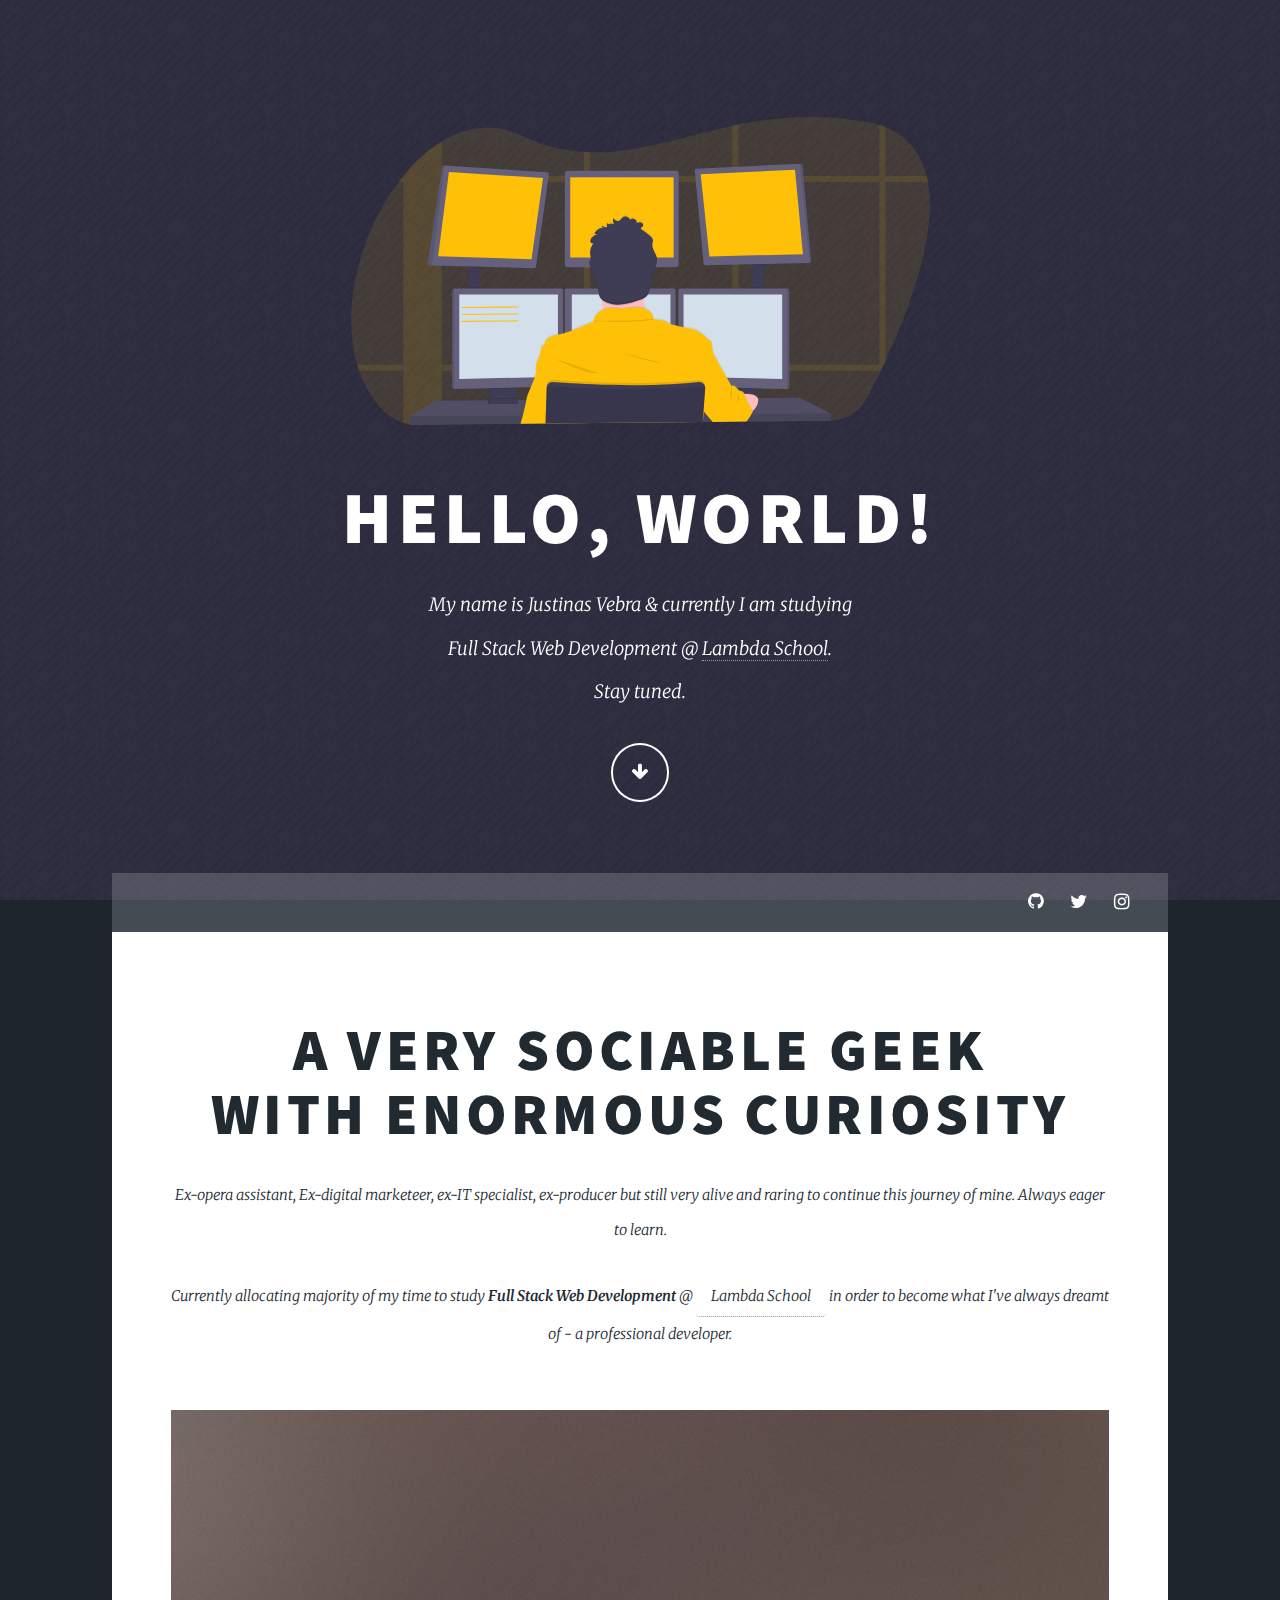
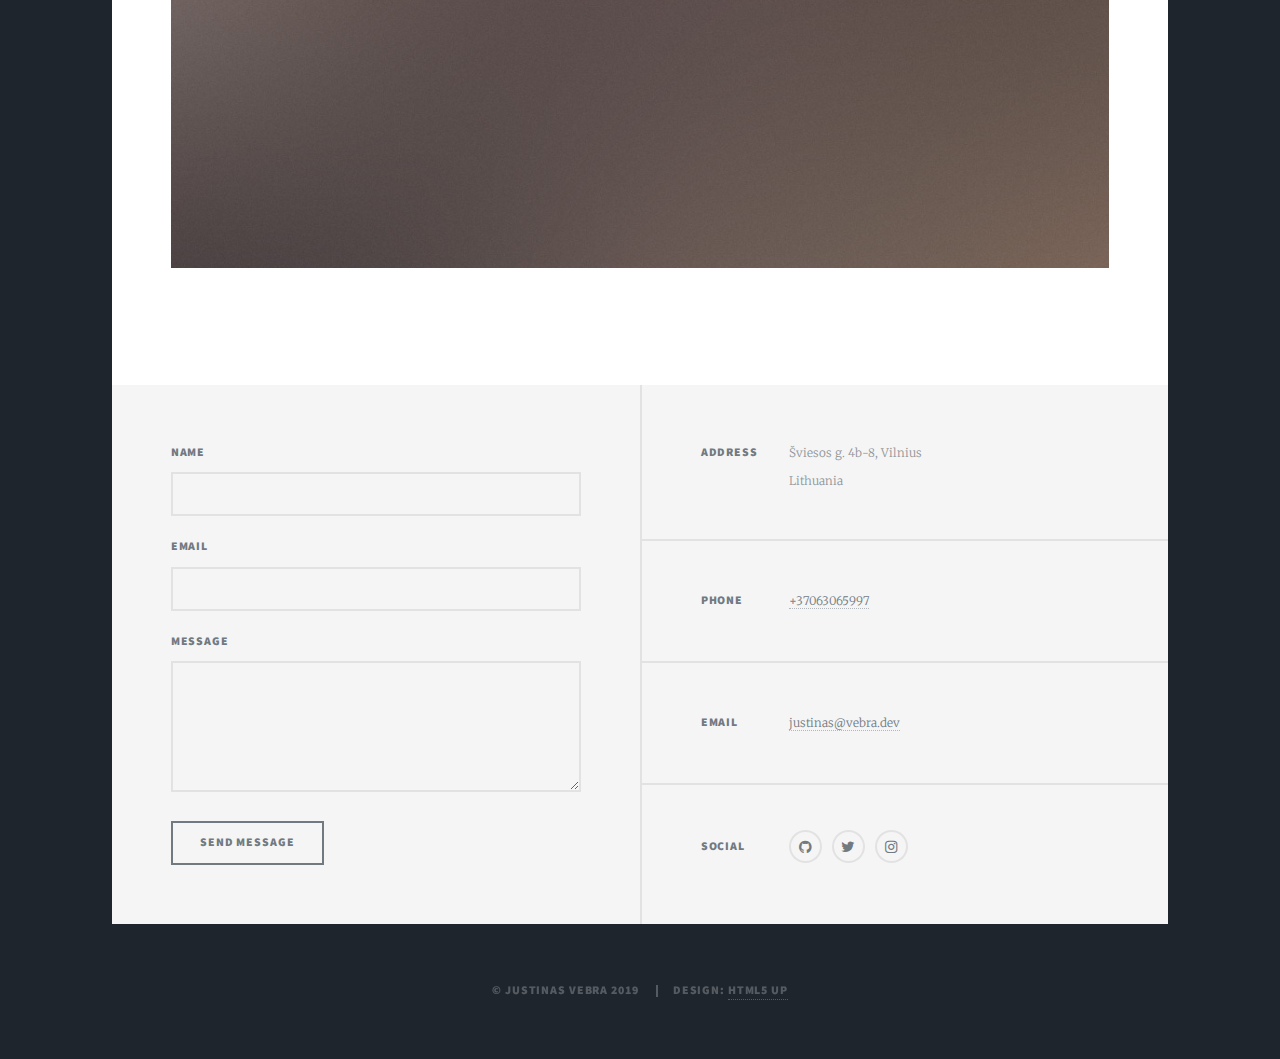
==== commit 36ee3659: "Deleted unwanted parts, added my own content." ====
--- a/index.html
+++ b/index.html
@@ -7,7 +7,7 @@
 <html>
 
 <head>
-	<title>Massively by HTML5 UP</title>
+	<title>vebra.dev</title>
 	<meta charset="utf-8" />
 	<meta name="viewport" content="width=device-width, initial-scale=1, user-scalable=no" />
 	<link rel="stylesheet" href="assets/css/main.css" />
@@ -38,9 +38,9 @@
 		<!-- Nav -->
 		<nav id="nav">
 			<ul class="icons">
-				<li><a href="#" class="icon fa-github"><span class="label">GitHub</span></a></li>
-				<li><a href="#" class="icon fa-twitter"><span class="label">Twitter</span></a></li>
-				<li><a href="#" class="icon fa-instagram"><span class="label">Instagram</span></a></li>
+				<li><a href="https://github.com/vebradev" target="_blank" class="icon fa-github"><span class="label">GitHub</span></a></li>
+				<li><a href="https://twitter.com/vebradev" target="_blank" class="icon fa-twitter"><span class="label">Twitter</span></a></li>
+				<li><a href="https://www.instagram.com/vbrrr/" target="_blank" class="icon fa-instagram"><span class="label">Instagram</span></a></li>
 			</ul>
 		</nav>
 
@@ -50,11 +50,10 @@
 			<!-- Featured Post -->
 			<article class="post featured">
 				<header class="major">
-					<h2><a href="#">And this is a<br />
-							massive headline</a></h2>
-					<p>Aenean ornare velit lacus varius enim ullamcorper proin aliquam<br />
-						facilisis ante sed etiam magna interdum congue. Lorem ipsum dolor<br />
-						amet nullam sed etiam veroeros.</p>
+					<h2>A very sociable geek<br />
+						with enormous curiosity</a></h2>
+					<p>Ex-opera assistant, Ex-digital marketeer, ex-IT specialist, ex-producer but still very alive and raring to continue this journey of mine. Always eager to learn.</p>
+					<p>Currently allocating majority of my time to study <strong>Full Stack Web Development</strong> @ <a href="https://lambdaschool.com/" target="_blank" class="lambda-red">Lambda School</a> in order to become what I've always dreamt of - a professional developer.</p>
 				</header>
 				<a href="#" class="image main"><img src="images/pic01.jpg" alt="" /></a>
 			</article>
@@ -87,23 +86,23 @@
 			<section class="split contact">
 				<section class="alt">
 					<h3>Address</h3>
-					<p>1234 Somewhere Road #87257<br />
-						Nashville, TN 00000-0000</p>
+					<p>Šviesos g. 4b-8, Vilnius<br />
+						Lithuania</p>
 				</section>
 				<section>
 					<h3>Phone</h3>
-					<p><a href="#">(000) 000-0000</a></p>
+					<p><a href="callto:+37063065997">+37063065997</a></p>
 				</section>
 				<section>
 					<h3>Email</h3>
-					<p><a href="#">info@untitled.tld</a></p>
+					<p><a href="mailto:justinas@vebra.dev">justinas@vebra.dev</a></p>
 				</section>
 				<section>
 					<h3>Social</h3>
 					<ul class="icons alt">
-						<li><a href="#" class="icon alt fa-github"><span class="label">GitHub</span></a></li>
-						<li><a href="#" class="icon alt fa-twitter"><span class="label">Twitter</span></a></li>
-						<li><a href="#" class="icon alt fa-instagram"><span class="label">Instagram</span></a></li>
+							<li><a href="https://github.com/vebradev" target="_blank" class="icon fa-github"><span class="label">GitHub</span></a></li>
+							<li><a href="https://twitter.com/vebradev" target="_blank" class="icon fa-twitter"><span class="label">Twitter</span></a></li>
+							<li><a href="https://www.instagram.com/vbrrr/" target="_blank" class="icon fa-instagram"><span class="label">Instagram</span></a></li>
 					</ul>
 				</section>
 			</section>
--- a/assets/css/main.css
+++ b/assets/css/main.css
@@ -2765,10 +2765,10 @@
 	-webkit-flex-direction: column;
 	-ms-flex-direction: column;
 	flex-direction: column;
-	-moz-justify-content: -moz-flex-end;
-	-webkit-justify-content: -webkit-flex-end;
-	-ms-justify-content: -ms-flex-end;
-	justify-content: flex-end;
+	-moz-justify-content: -moz-flex-start;
+	-webkit-justify-content: -webkit-flex-start;
+	-ms-justify-content: -ms-flex-start;
+	justify-content: flex-start;
 	-moz-transition: opacity 1s ease, -moz-transform 1s ease;
 	-webkit-transition: opacity 1s ease, -webkit-transform 1s ease;
 	-ms-transition: opacity 1s ease, -ms-transform 1s ease;
@@ -2777,7 +2777,7 @@
 	cursor: default;
 	text-align: center;
 	z-index: 1;
-	min-height: 100vh;
+	min-height: 80vh;
 }
 
 #intro input, #intro select, #intro textarea {
@@ -3064,6 +3064,7 @@
 	display: -webkit-flex;
 	display: -ms-flex;
 	display: flex;
+	flex-direction: row-reverse;
 	-moz-transition: -moz-transform 1s ease, opacity 1s ease;
 	-webkit-transition: -webkit-transform 1s ease, opacity 1s ease;
 	-ms-transition: -ms-transform 1s ease, opacity 1s ease;
@@ -3247,6 +3248,19 @@
 	text-align: center;
 }
 
+.lambda-red {
+	display: inline-block;
+	padding: 2px 15px;
+	background-color: transparent;
+	border-radius: 4px;
+	text-decoration: none;
+}
+
+.lambda-red:hover {
+	background-color: #bb1333;
+	color: #fff !important;
+}
+
 @media screen and (max-width: 1280px) {
 	#main>.post {
 		padding: 6rem 4rem 4rem 4rem;
@@ -3903,7 +3917,7 @@
 
 @media screen and (max-width: 980px) {
 	#navPanelToggle {
-		display: block;
+		display: none;
 	}
 }
 
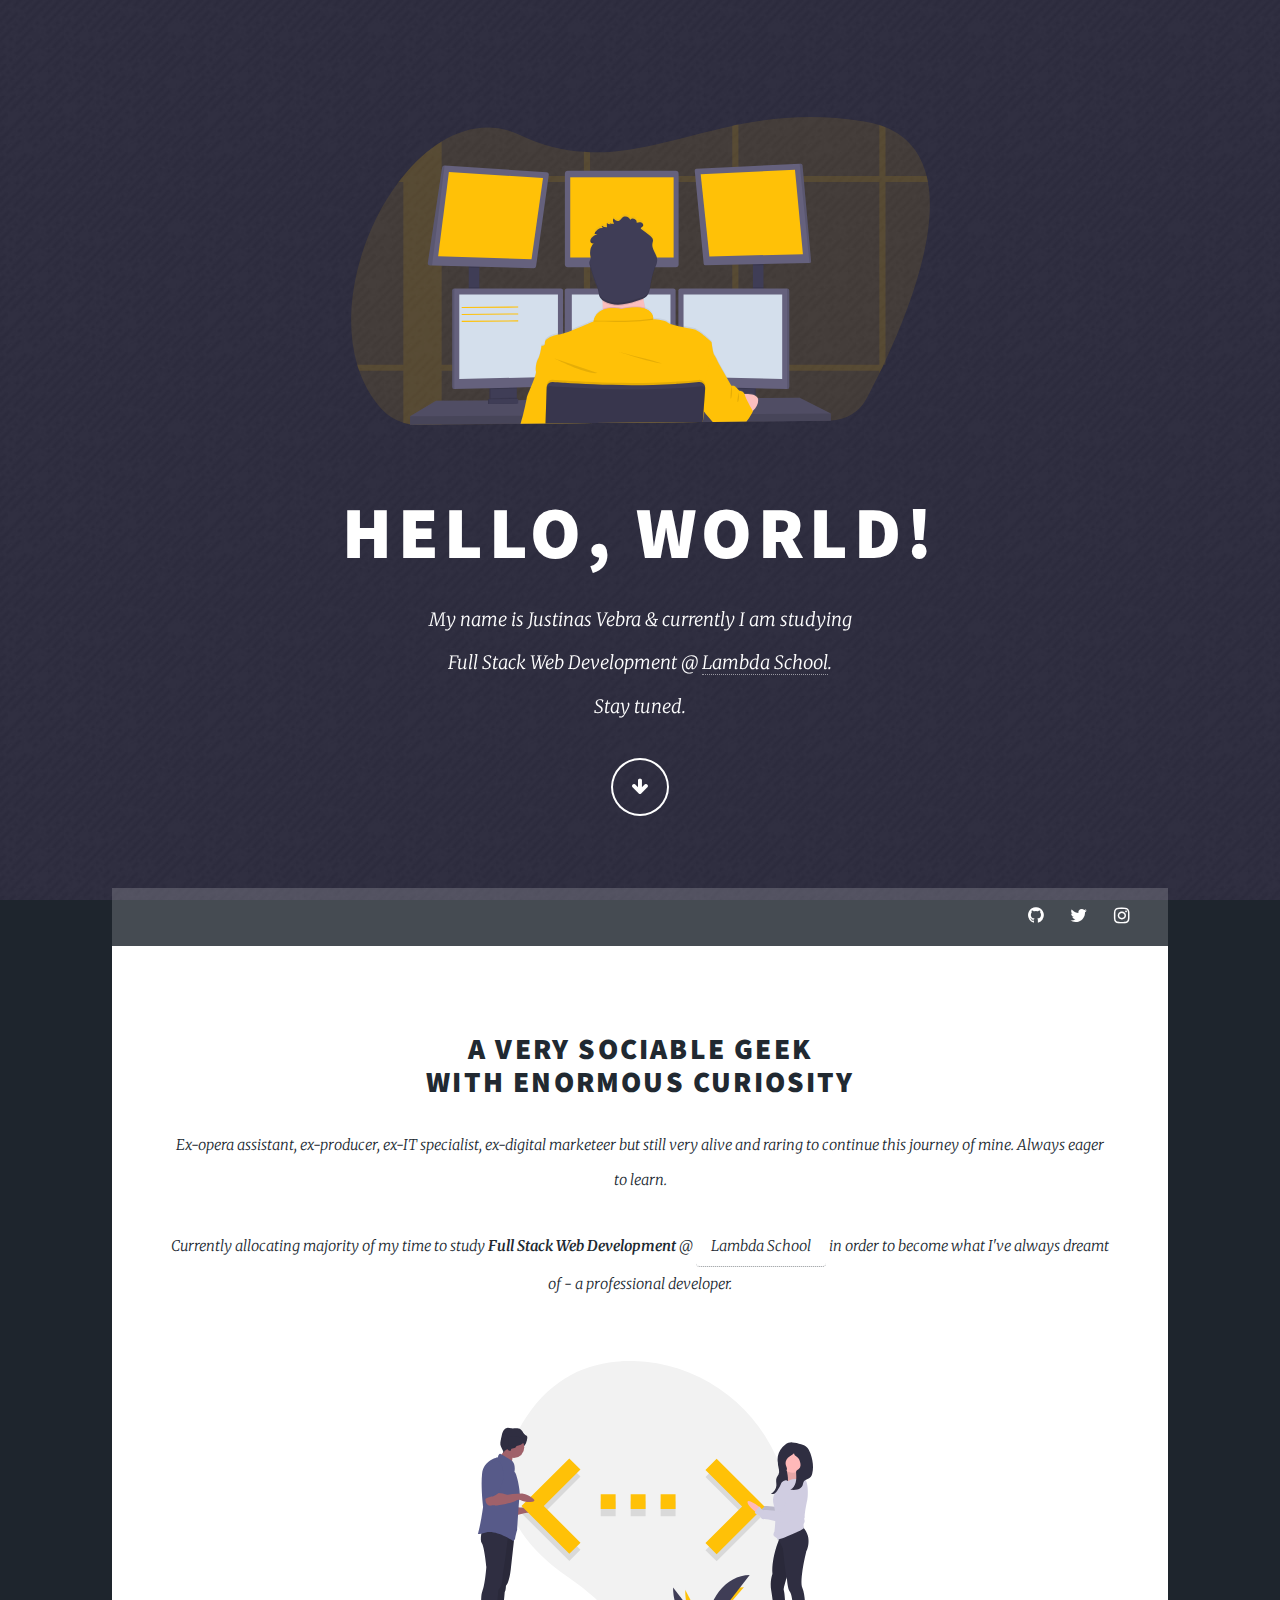
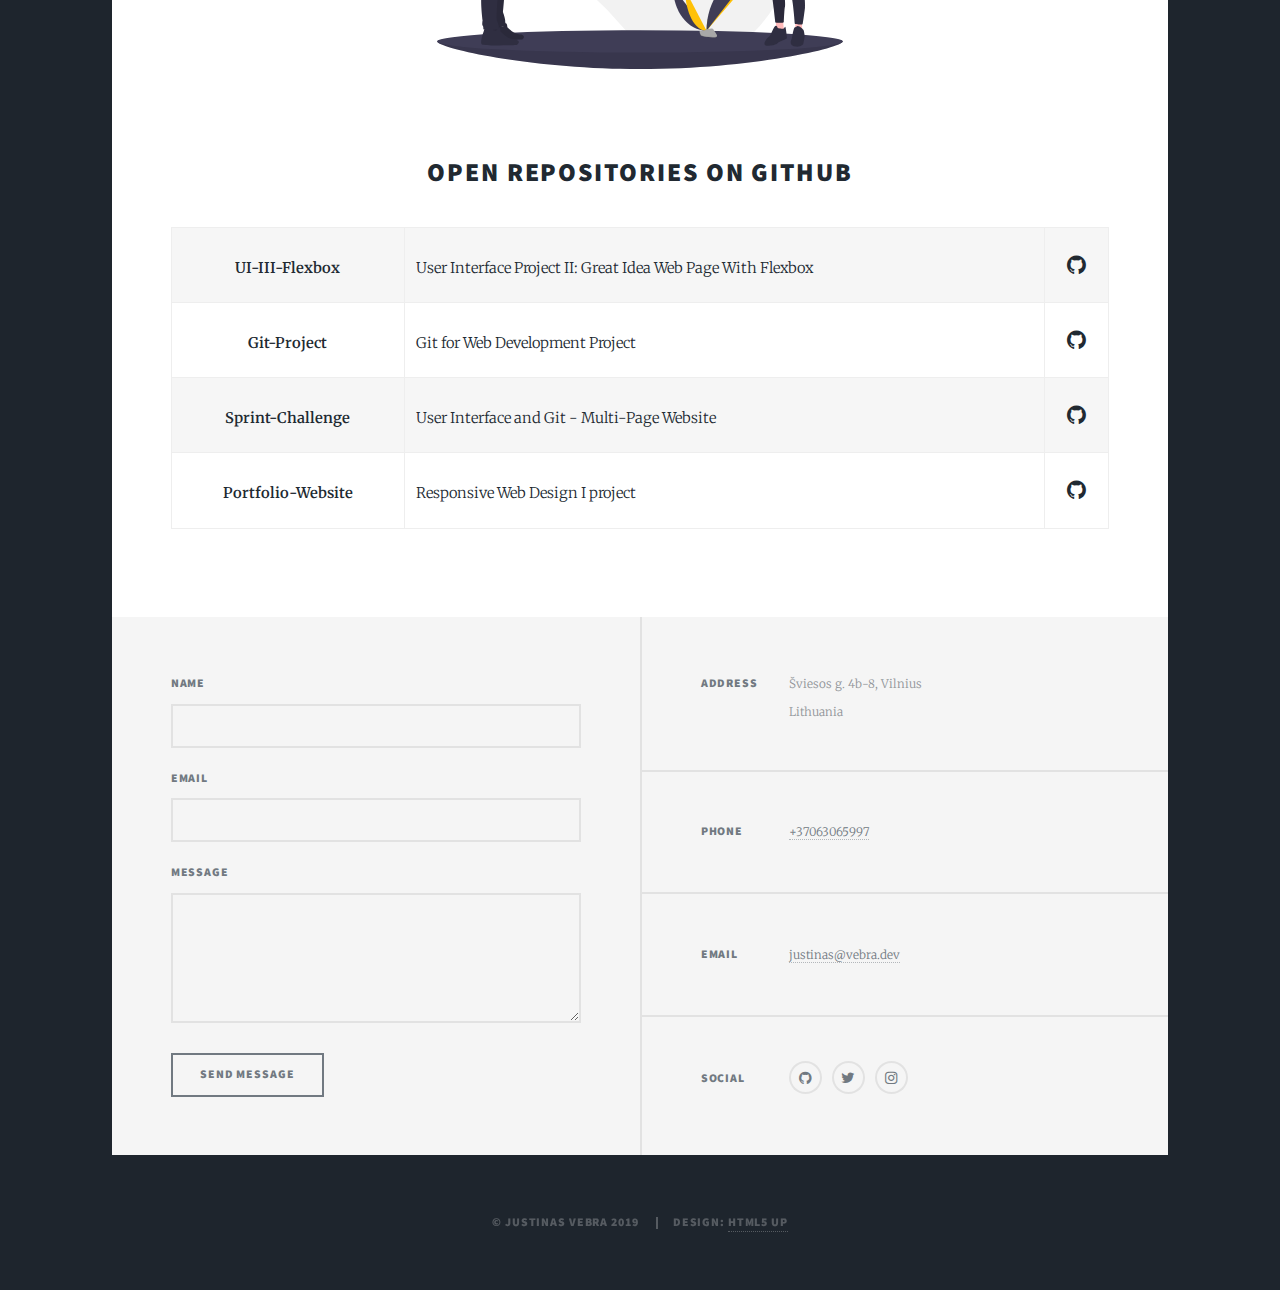
==== commit 5b2e8b5f: "Added table to display projects on GitHub. Final push for MVP." ====
--- a/index.html
+++ b/index.html
@@ -24,7 +24,8 @@
 		<div id="intro">
 			<div class="intro-img"></div>
 			<h1>Hello, World!</h1>
-			<p>My name is Justinas Vebra & currently I am studying<br> Full Stack Web Development @ <a href="https://lambdaschool.com/" target="_blank">Lambda School</a>. <br> Stay tuned.</p>
+			<p>My name is Justinas Vebra & currently I am studying<br> Full Stack Web Development @ <a
+					href="https://lambdaschool.com/" target="_blank">Lambda School</a>. <br> Stay tuned.</p>
 			<ul class="actions">
 				<li><a href="#header" class="button icon solo fa-arrow-down scrolly">Continue</a></li>
 			</ul>
@@ -38,9 +39,12 @@
 		<!-- Nav -->
 		<nav id="nav">
 			<ul class="icons">
-				<li><a href="https://github.com/vebradev" target="_blank" class="icon fa-github"><span class="label">GitHub</span></a></li>
-				<li><a href="https://twitter.com/vebradev" target="_blank" class="icon fa-twitter"><span class="label">Twitter</span></a></li>
-				<li><a href="https://www.instagram.com/vbrrr/" target="_blank" class="icon fa-instagram"><span class="label">Instagram</span></a></li>
+				<li><a href="https://github.com/vebradev" target="_blank" class="icon fa-github"><span
+							class="label">GitHub</span></a></li>
+				<li><a href="https://twitter.com/vebradev" target="_blank" class="icon fa-twitter"><span
+							class="label">Twitter</span></a></li>
+				<li><a href="https://www.instagram.com/vbrrr/" target="_blank" class="icon fa-instagram"><span
+							class="label">Instagram</span></a></li>
 			</ul>
 		</nav>
 
@@ -52,10 +56,46 @@
 				<header class="major">
 					<h2>A very sociable geek<br />
 						with enormous curiosity</a></h2>
-					<p>Ex-opera assistant, Ex-digital marketeer, ex-IT specialist, ex-producer but still very alive and raring to continue this journey of mine. Always eager to learn.</p>
-					<p>Currently allocating majority of my time to study <strong>Full Stack Web Development</strong> @ <a href="https://lambdaschool.com/" target="_blank" class="lambda-red">Lambda School</a> in order to become what I've always dreamt of - a professional developer.</p>
+					<p>Ex-opera assistant, ex-producer, ex-IT specialist, ex-digital marketeer but still very alive and
+						raring to continue this journey of mine. Always eager to learn.</p>
+					<p>Currently allocating majority of my time to study <strong>Full Stack Web Development</strong> @
+						<a href="https://lambdaschool.com/" target="_blank" class="lambda-red">Lambda School</a> in
+						order to become what I've always dreamt of - a professional developer.</p>
 				</header>
-				<a href="#" class="image main"><img src="images/pic01.jpg" alt="" /></a>
+				<div class="content-img"></div>
+
+				<h2>Open repositories on GitHub</h2>
+
+				<div class="table-wrapper">
+					<table class="alt">
+						<tbody>
+							<tr>
+								<td><strong>UI-III-Flexbox</strong></td>
+								<td class="a-left">User Interface Project II: Great Idea Web Page With Flexbox</td>
+								<td><a href="https://github.com/vebradev/UI-III-Flexbox" target="_blank" class="icon fa-github"><span
+									class="label">GitHub</span></a></td>
+							</tr>
+							<tr>
+								<td><strong>Git-Project</strong></td>
+								<td class="a-left">Git for Web Development Project</td>
+								<td><a href="https://github.com/vebradev/Git-for-Web-Development-Project" target="_blank" class="icon fa-github"><span
+									class="label">GitHub</span></a></td>
+							</tr>
+							<tr>
+								<td><strong>Sprint-Challenge</strong></td>
+								<td class="a-left">User Interface and Git - Multi-Page Website</td>
+								<td><a href="https://github.com/vebradev/Sprint-Challenge--User-Interface" target="_blank" class="icon fa-github"><span
+									class="label">GitHub</span></a></td>
+							</tr>
+							<tr>
+								<td><strong>Portfolio-Website</strong></td>
+								<td class="a-left">Responsive Web Design I project</td>
+								<td><a href="https://github.com/vebradev/portfolio-website" target="_blank" class="icon fa-github"><span
+									class="label">GitHub</span></a></td>
+							</tr>
+						</tbody>
+					</table>
+				</div>
 			</article>
 
 		</div>
@@ -100,9 +140,12 @@
 				<section>
 					<h3>Social</h3>
 					<ul class="icons alt">
-							<li><a href="https://github.com/vebradev" target="_blank" class="icon fa-github"><span class="label">GitHub</span></a></li>
-							<li><a href="https://twitter.com/vebradev" target="_blank" class="icon fa-twitter"><span class="label">Twitter</span></a></li>
-							<li><a href="https://www.instagram.com/vbrrr/" target="_blank" class="icon fa-instagram"><span class="label">Instagram</span></a></li>
+						<li><a href="https://github.com/vebradev" target="_blank" class="icon fa-github"><span
+									class="label">GitHub</span></a></li>
+						<li><a href="https://twitter.com/vebradev" target="_blank" class="icon fa-twitter"><span
+									class="label">Twitter</span></a></li>
+						<li><a href="https://www.instagram.com/vbrrr/" target="_blank" class="icon fa-instagram"><span
+									class="label">Instagram</span></a></li>
 					</ul>
 				</section>
 			</section>
--- a/assets/css/main.css
+++ b/assets/css/main.css
@@ -2843,7 +2843,17 @@
 	background-image: url("../../images/u-programming.svg");
 	background-repeat: no-repeat;
 	background-size: contain;
-	margin: 0 0 4rem 0;
+	margin: 0 0 5rem 0;
+}
+
+.content-img {
+	width: 100%;
+	height: 21rem;
+	background: url("../../images/u-github.png") center;
+	background-image: url("../../images/u-github.svg");
+	background-repeat: no-repeat;
+	background-size: contain;
+	margin: 0 0 6rem 0;
 }
 
 @media (max-width: 420px) {
@@ -3199,6 +3209,18 @@
 	margin-bottom: 0;
 }
 
+.table-wrapper .icon {
+	font-size: 1.5em;
+}
+
+.table-wrapper {
+	margin: 2.5rem 0 0 0;
+}
+
+.table-wrapper .a-left {
+	text-align: left;
+}
+
 @media screen and (max-width: 980px) {
 	#nav {
 		display: none;
@@ -3239,7 +3261,7 @@
 }
 
 #main>.post header.major>h1, #main>.post header.major h2 {
-	font-size: 4rem;
+	font-size: 2rem;
 	line-height: 1.1;
 	margin: 0 0 2rem 0;
 }
